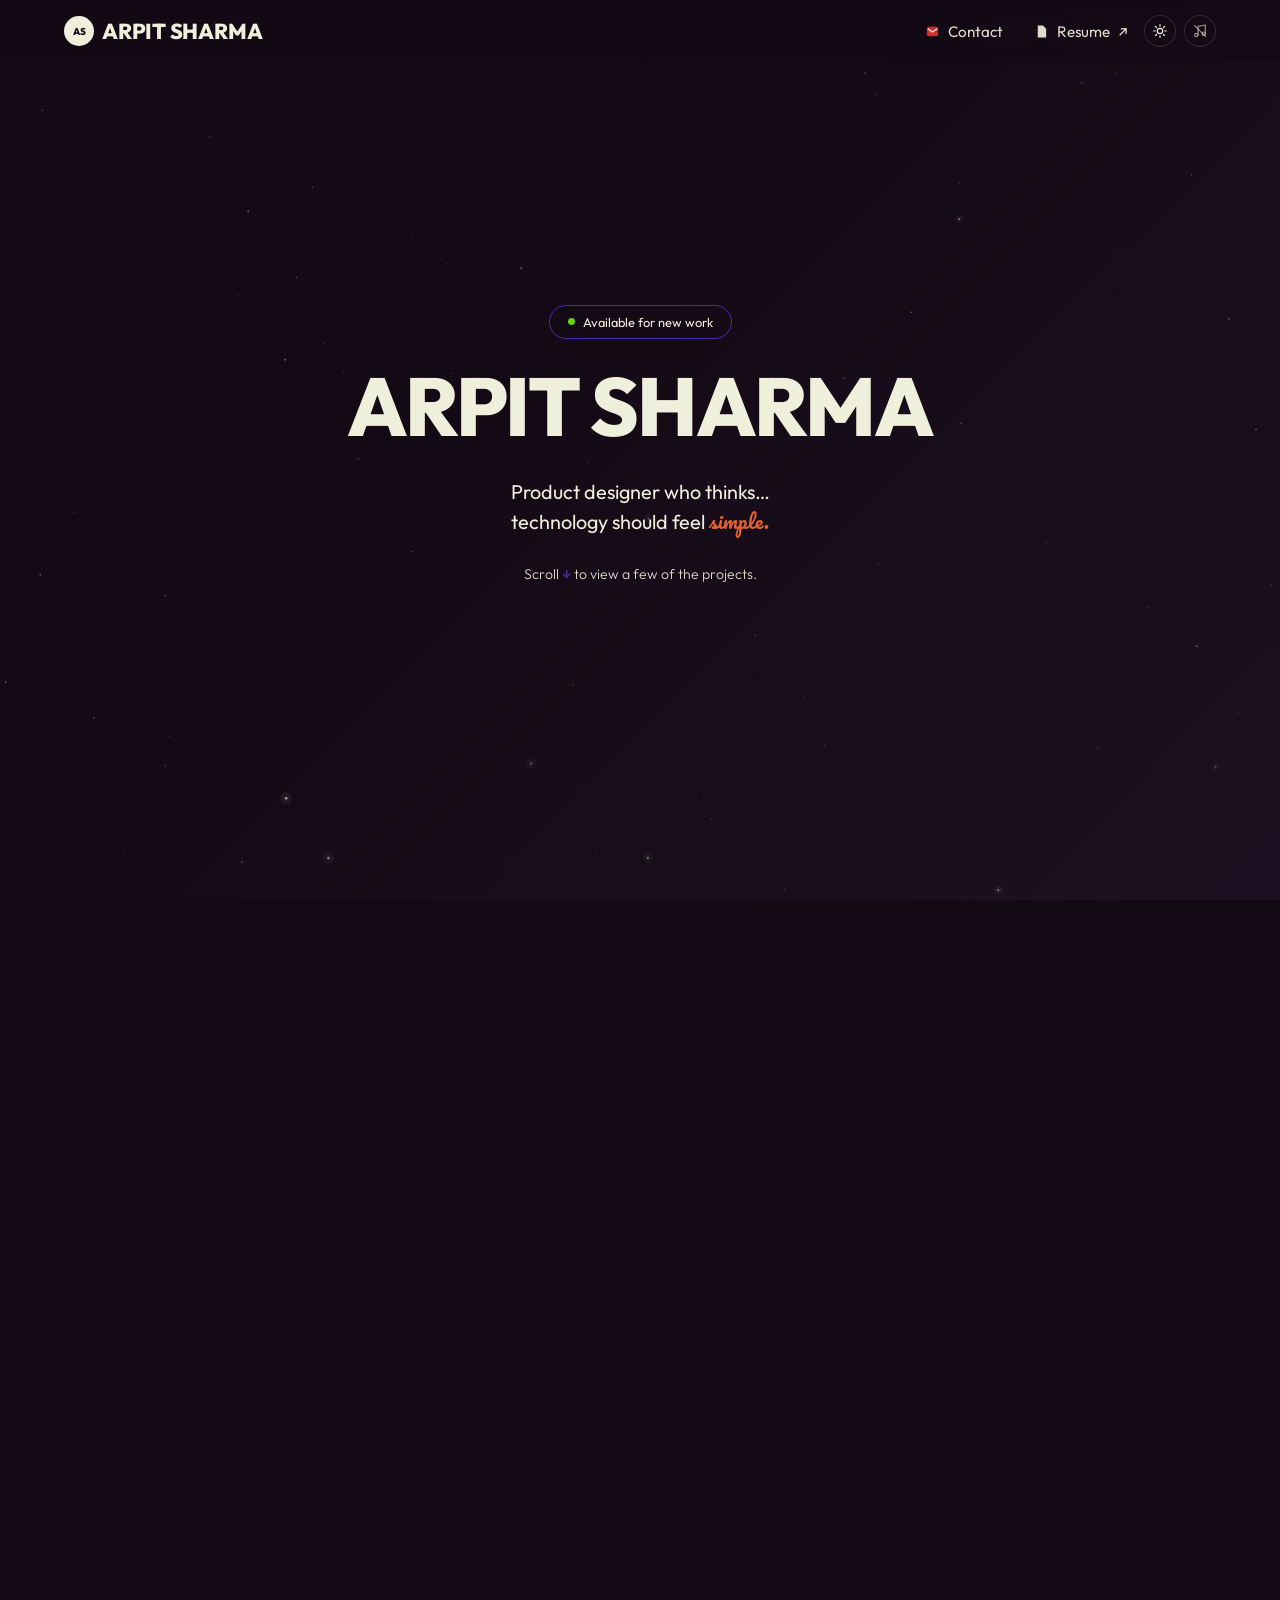
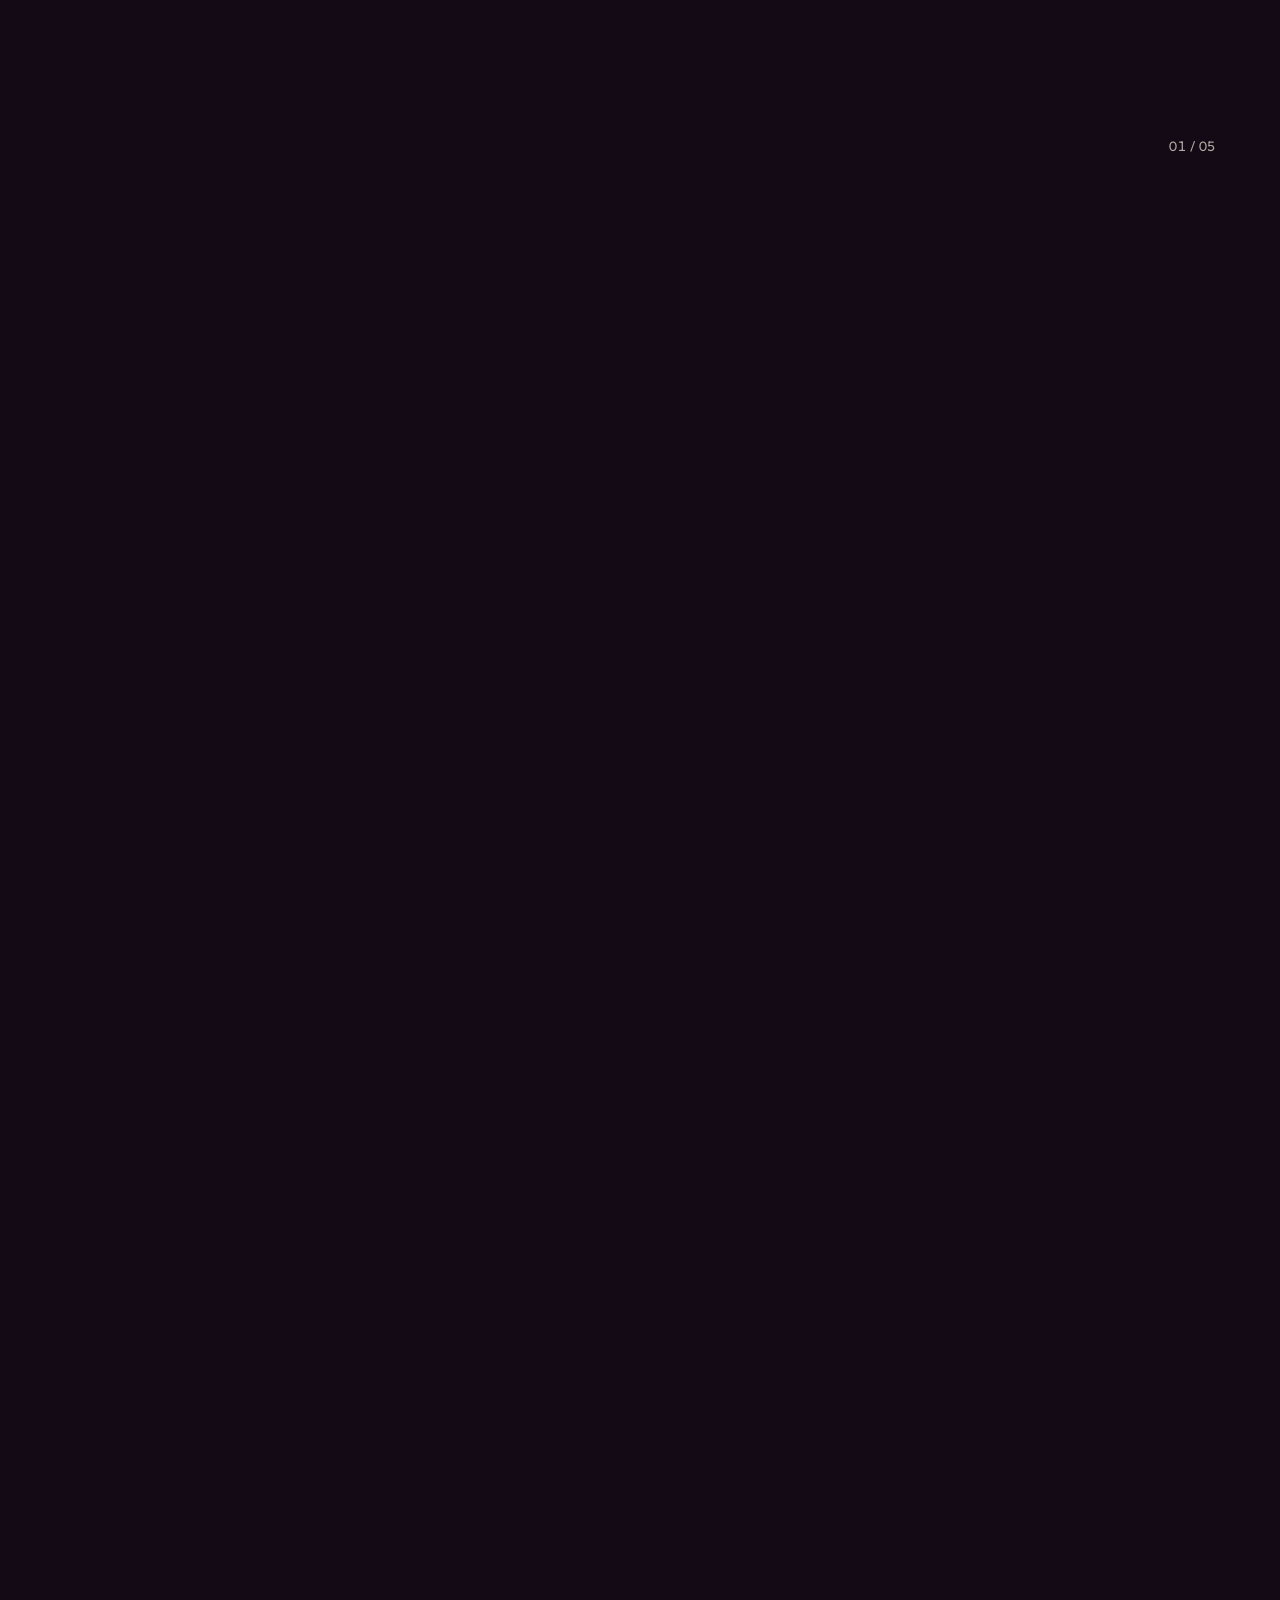
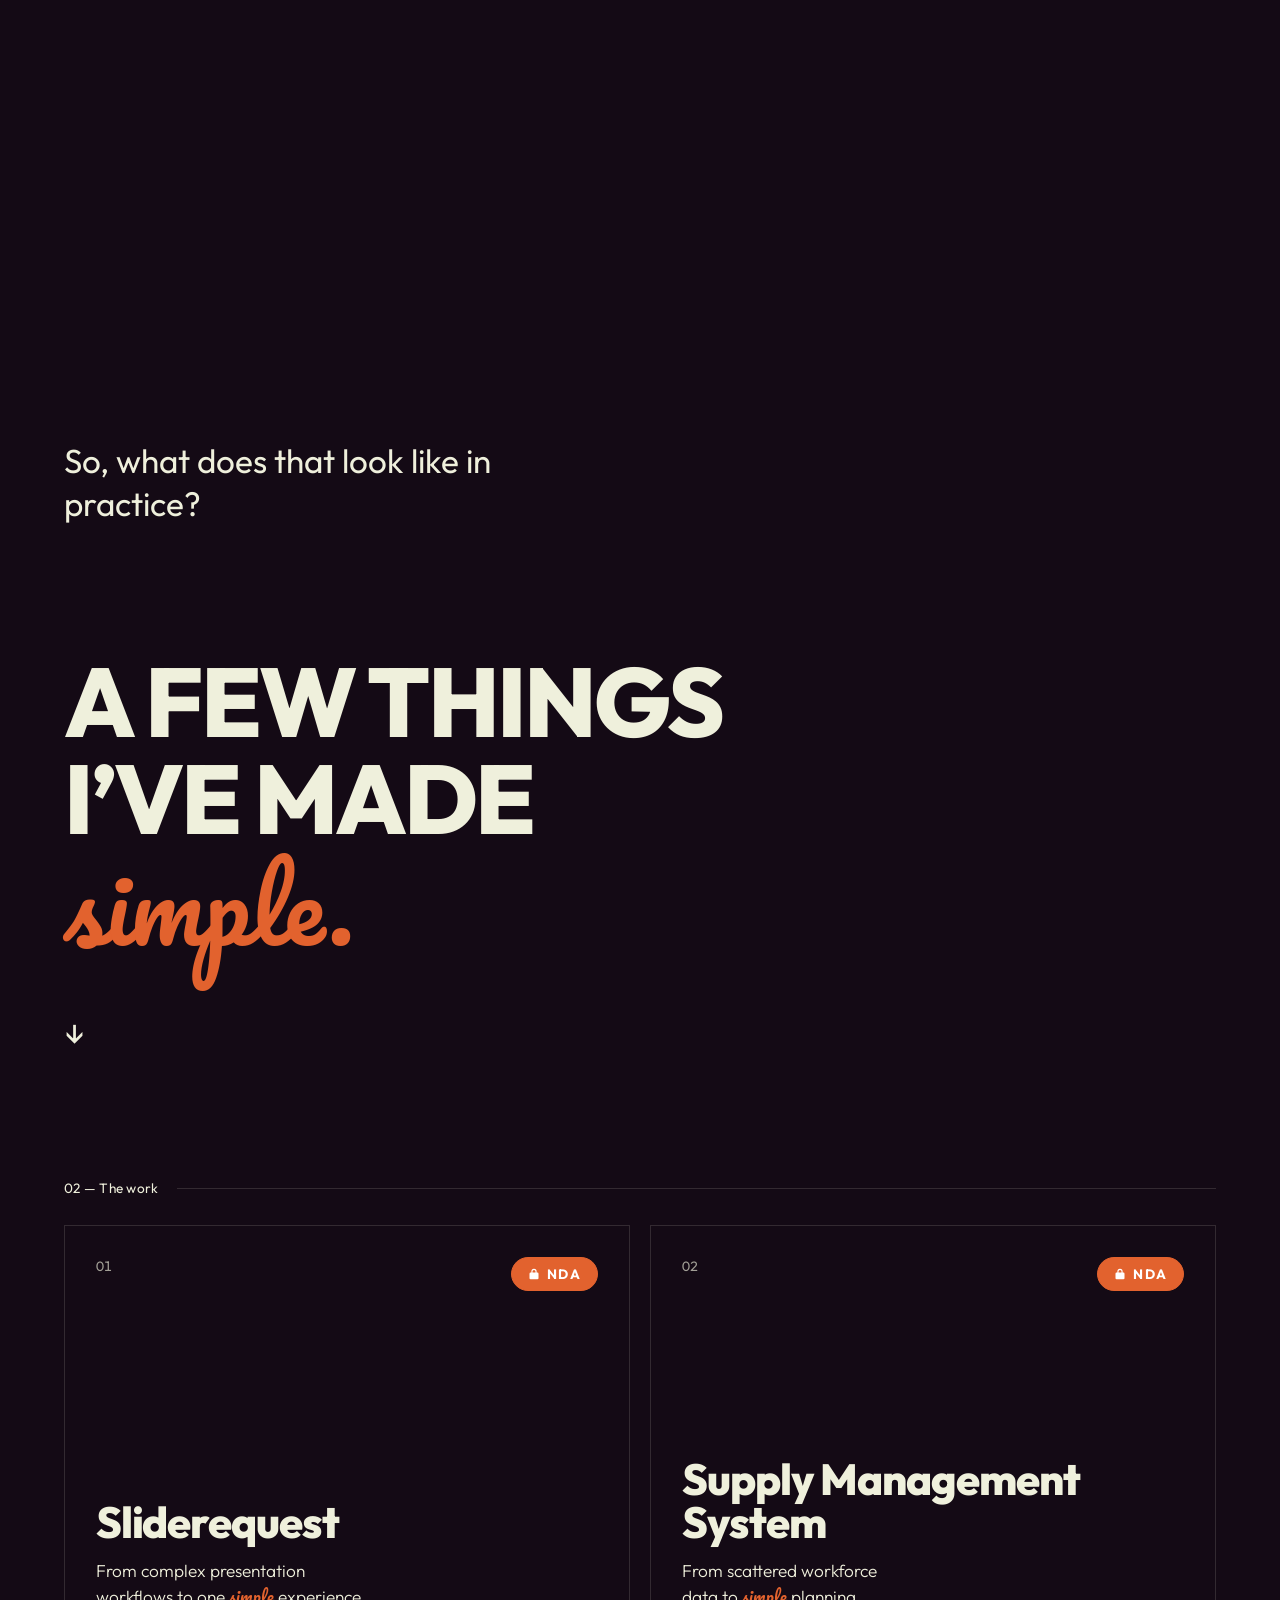
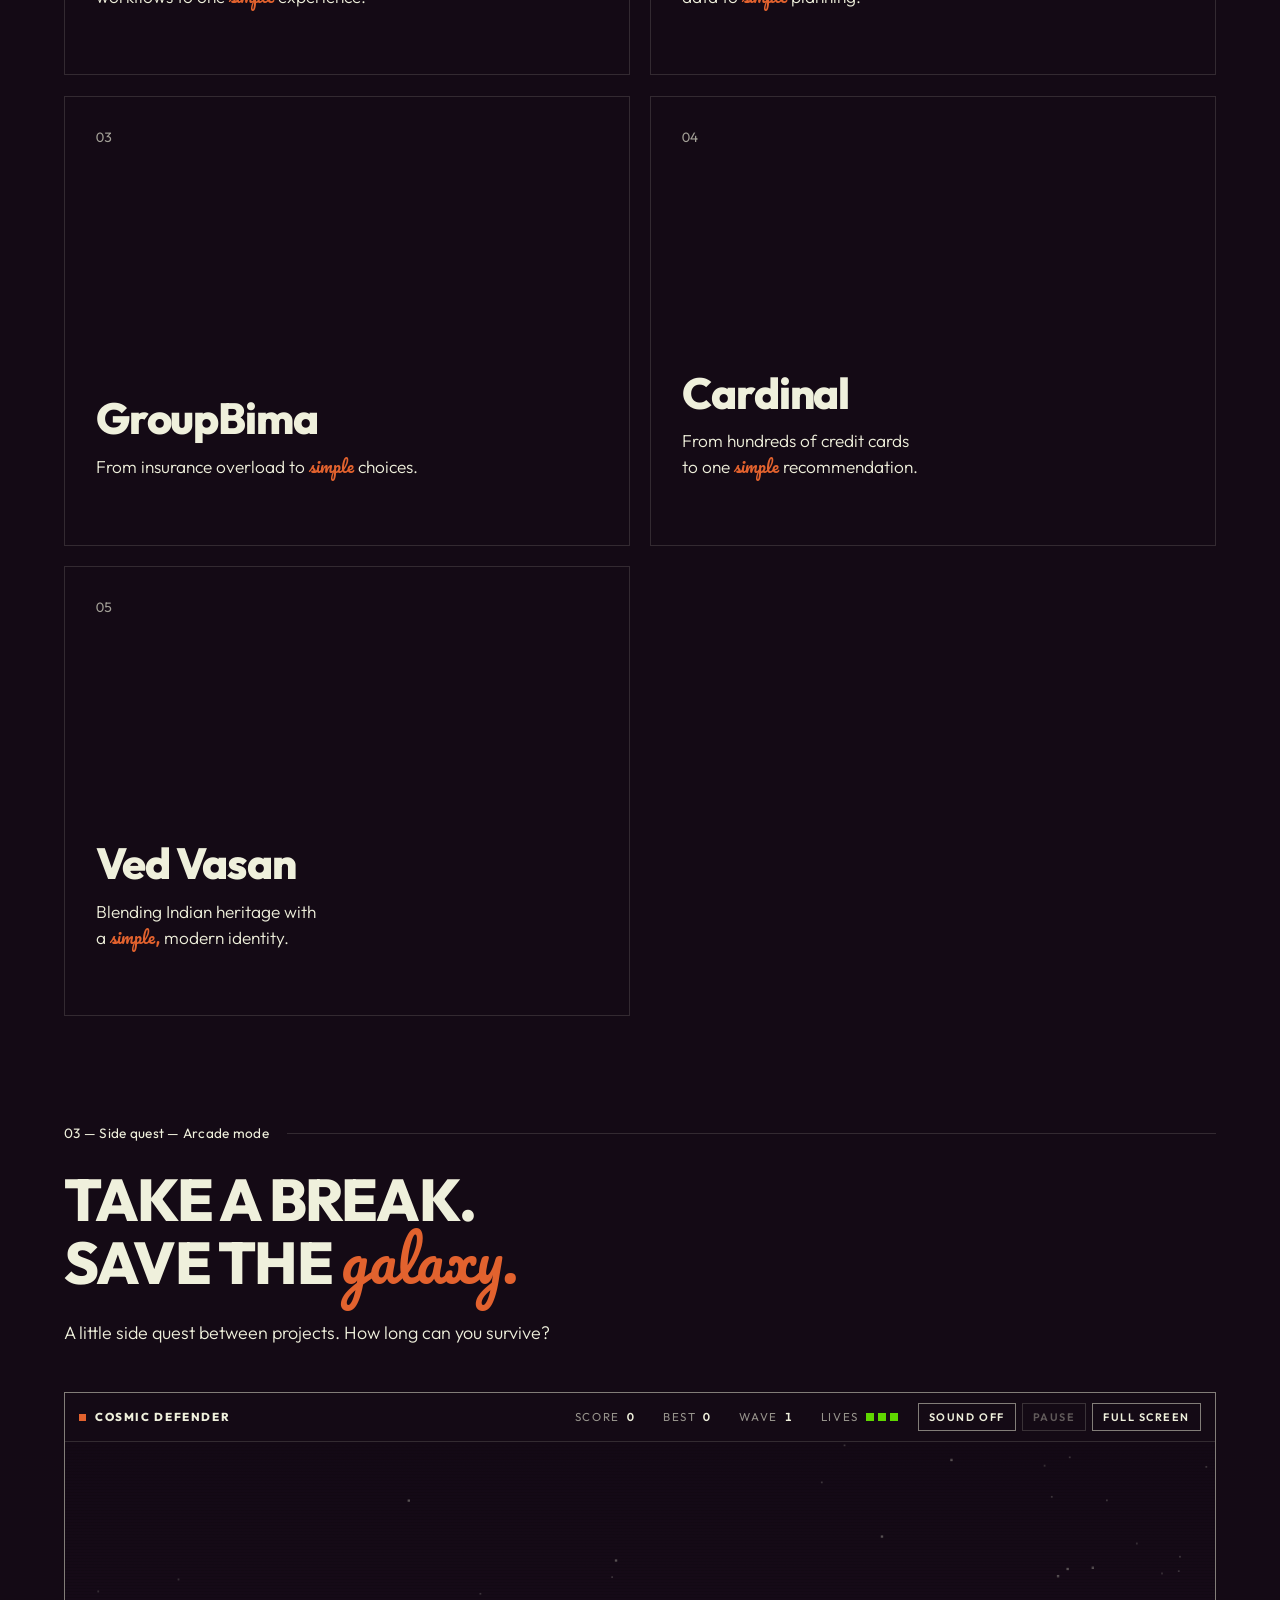
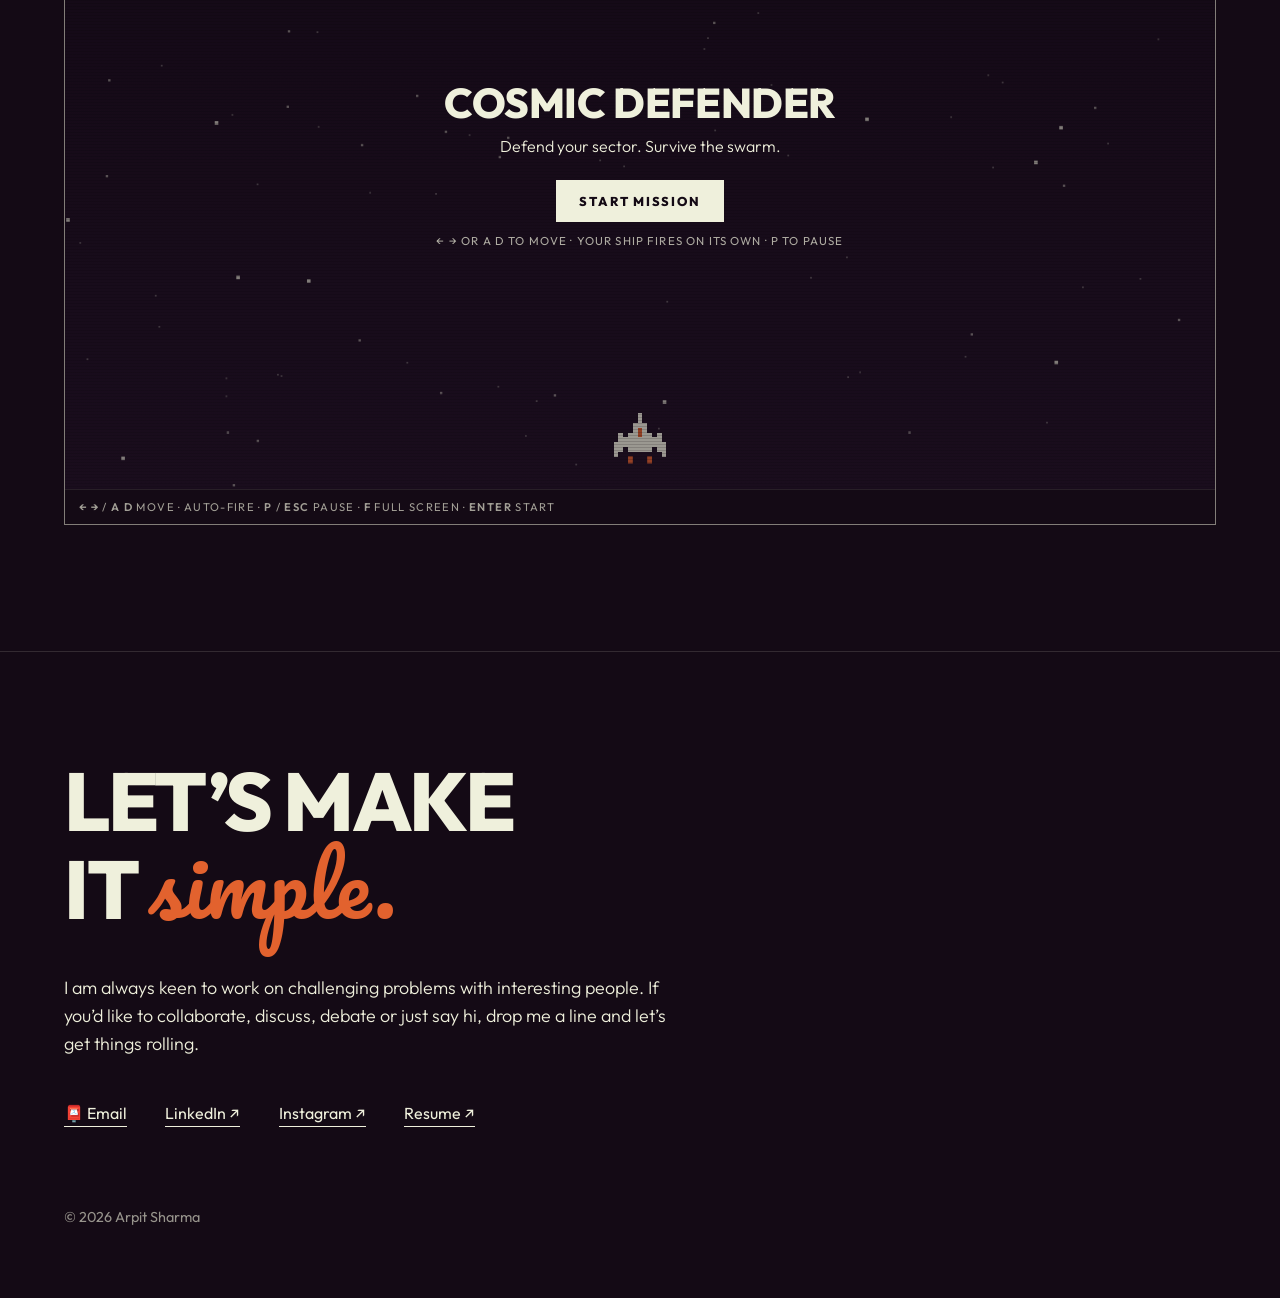
==== index.html @ 4049b6cf "Initial commit: Arpit Sharma portfolio Static portfolio site (home + three case studies) deployed on" ====
<!doctype html>
<html lang="en">
<head>
<meta charset="utf-8">
<meta name="viewport" content="width=device-width, initial-scale=1, viewport-fit=cover">
<title>Arpit Sharma — Product Designer | UX Portfolio &amp; Case Studies</title>
<meta name="description" content="Arpit Sharma is a product designer who believes design should feel simple. Explore case studies across fintech, health insurance and brand identity.">
<link rel="canonical" href="https://www.arpit.design/">

<!-- Link previews (Open Graph / Twitter) -->
<meta property="og:type" content="website">
<meta property="og:site_name" content="Arpit Sharma">
<meta property="og:title" content="Arpit Sharma — Product Designer | UX Portfolio &amp; Case Studies">
<meta property="og:description" content="Arpit Sharma is a product designer who believes design should feel simple. Explore case studies across fintech, health insurance and brand identity.">
<meta property="og:url" content="https://www.arpit.design/">
<meta name="twitter:card" content="summary">

<!-- Structured data for search engines -->
<script type="application/ld+json">
{
  "@context": "https://schema.org",
  "@graph": [
    {
      "@type": "WebSite",
      "@id": "https://www.arpit.design/#website",
      "url": "https://www.arpit.design/",
      "name": "Arpit Sharma",
      "inLanguage": "en",
      "publisher": {
        "@id": "https://www.arpit.design/#person"
      }
    },
    {
      "@type": "ProfilePage",
      "@id": "https://www.arpit.design/#webpage",
      "url": "https://www.arpit.design/",
      "name": "Arpit Sharma — Product Designer | UX Portfolio & Case Studies",
      "isPartOf": {
        "@id": "https://www.arpit.design/#website"
      },
      "mainEntity": {
        "@id": "https://www.arpit.design/#person"
      }
    },
    {
      "@type": "Person",
      "@id": "https://www.arpit.design/#person",
      "name": "Arpit Sharma",
      "url": "https://www.arpit.design/",
      "jobTitle": "Product Designer",
      "sameAs": [
        "https://www.linkedin.com/in/arpitsharma1503/",
        "https://www.instagram.com/arpit_arv_sharma/"
      ]
    }
  ]
}
</script>

<!-- Set feature classes before first paint so nothing flashes:
     .js     → scroll reveals are enabled
     .motion → the pinned scroll story runs (skipped for prefers-reduced-motion) -->
<script>
  (function (root) {
    root.classList.add("js");
    var reduced = window.matchMedia && matchMedia("(prefers-reduced-motion: reduce)").matches;
    if (!reduced) root.classList.add("motion");
    try { if (localStorage.getItem("theme") === "light") root.dataset.theme = "light"; } catch (e) {}
  })(document.documentElement);
</script>

<link rel="icon" href="favicon.svg" type="image/svg+xml">

<link rel="preconnect" href="https://fonts.googleapis.com">
<link rel="preconnect" href="https://fonts.gstatic.com" crossorigin>
<!-- Fonts load without blocking first paint; text shows in the fallback face until they arrive -->
<link rel="preload" as="style" href="https://fonts.googleapis.com/css2?family=Outfit:wght@300;400;500;600;800&family=Pacifico&display=swap">
<link href="https://fonts.googleapis.com/css2?family=Outfit:wght@300;400;500;600;800&family=Pacifico&display=swap" rel="stylesheet" media="print" onload="this.media='all'">
<noscript><link href="https://fonts.googleapis.com/css2?family=Outfit:wght@300;400;500;600;800&family=Pacifico&display=swap" rel="stylesheet"></noscript>

<style>
/* ==========================================================================
   1. Tokens
   ========================================================================== */
:root {
  color-scheme: dark;

  /* colour */
  --bg: #140a15;
  --bg-2: #1e1022;
  --cream: #eff0dc;
  --ink-rgb: 239, 240, 220;           /* --cream and --bg as r, g, b, for translucent tints */
  --bg-rgb: 20, 10, 21;
  --hair: rgba(var(--ink-rgb), .14);
  --hair-strong: rgba(var(--ink-rgb), .5);
  --grid-line: rgba(var(--ink-rgb), .07);
  --ember: #e2622e;
  --ember-glow: rgba(226, 98, 46, .15);
  --violet: #4a2bb0;
  --lime: #5fd700;

  /* type */
  --sans: "Outfit", "Helvetica Neue", Arial, sans-serif;
  --script: "Pacifico", "Brush Script MT", cursive;
  --display-tracking: -.03em;

  /* sizes shared between rules (and read by JS) */
  --statement-size: clamp(2.7rem, 8.7vw, 9.8rem);
  --result-size: clamp(2.4rem, min(9.4vw, 15vh), 9rem);   /* "happy users" is longer than one word, so it is set smaller than the old single word */

  /* spacing */
  --edge: clamp(20px, 5vw, 84px);
  --stage-inset: clamp(22px, 5vh, 56px);
  --grid-gap: clamp(12px, 1.6vw, 24px);

  /* motion */
  --reveal-duration: .8s;

  /* safe areas */
  box-sizing: border-box;
  padding-top: env(safe-area-inset-top, 0px);
  padding-bottom: env(safe-area-inset-bottom, 0px);
}

/* Light theme: the same tokens, flipped. Chosen with the sun/moon button in the
   header (assets/theme.js) and remembered; dark stays the default. */
:root[data-theme="light"] {
  color-scheme: light;
  --bg: #f5f2e7;
  --bg-2: #ebe3ee;
  --cream: #1c0f1e;                  /* the "ink" colour: dark on light here */
  --ink-rgb: 28, 15, 30;
  --bg-rgb: 245, 242, 231;
  --ember: #cf5320;
  --lime: #3d9f00;
}
[data-theme="light"] .sky { filter: invert(1); opacity: .5; }   /* stars become faint ink specks */

/* ==========================================================================
   2. Base
   ========================================================================== */
*, *::before, *::after { box-sizing: inherit; }
html { scroll-padding-top: calc(72px + env(safe-area-inset-top, 0px)); }
html, body { margin: 0; }

body {
  background: linear-gradient(135deg, var(--bg) 40%, var(--bg-2) 100%) fixed;
  background-color: var(--bg);
  color: var(--cream);
  font-family: var(--sans);
  -webkit-font-smoothing: antialiased;
}

a { color: inherit; text-decoration: none; }
a:focus-visible { outline: 2px solid var(--cream); outline-offset: 4px; }

/* ==========================================================================
   3. Shared pieces
   ========================================================================== */
.script {
  font-family: var(--script);
  color: var(--ember);
  font-weight: 400;
  letter-spacing: 0;
  text-transform: none;
}

/* big uppercase display lines (bridge title, closing line) */
.display {
  margin: 0;
  font-weight: 800;
  text-transform: uppercase;
  letter-spacing: var(--display-tracking);
  line-height: 1;
}
.display .script { display: inline-block; font-size: 1.02em; }

/* soft blur-in, toggled by IntersectionObserver */
.js .reveal {
  opacity: 0;
  filter: blur(8px);
  transition: opacity var(--reveal-duration) ease, filter var(--reveal-duration) ease;
}
.js .reveal.is-in { opacity: 1; filter: none; }

/* ==========================================================================
   3b. Sky — a quiet starfield behind the page (drawn by initSky)
   z-index -1 keeps it above the body gradient but below all content.
   ========================================================================== */
.sky {
  position: fixed; inset: 0; z-index: -1;
  width: 100%; height: 100%;
  pointer-events: none;
}

/* ==========================================================================
   4. Nav
   ========================================================================== */
.nav {
  position: fixed; inset: 0 0 auto 0; z-index: 50;
  background: rgba(var(--bg-rgb), .72); -webkit-backdrop-filter: blur(12px); backdrop-filter: blur(12px);
  display: flex; justify-content: space-between; align-items: center;
  padding: 16px var(--edge);              /* same inset as the page content, so the logo and links line up with it */
}

.brand {
  display: flex; align-items: center; gap: 8px;
  font-weight: 800; font-size: 1.35rem; letter-spacing: -.01em;
}
.brand__mark {
  display: grid; place-items: center;
  width: 30px; height: 30px; border-radius: 50%;
  background: var(--cream); color: var(--bg);
  font-size: .62rem; font-weight: 800; letter-spacing: 0;
}
.brand__mark::before { content: attr(data-mark); }

.nav__links { display: flex; gap: clamp(18px, 2.4vw, 36px); font-size: .95rem; }
.nav__links a { display: inline-flex; align-items: center; gap: 8px; opacity: .92; padding-block: 12px; margin-block: -12px; }   /* bigger tap area, same layout */
.nav__links a:hover { opacity: 1; }
.nav__links svg { width: 15px; height: 15px; flex: none; }

/* ==========================================================================
   5. Hero
   ========================================================================== */
.hero {
  min-height: 100vh; min-height: 100svh;
  display: flex; flex-direction: column; align-items: center; justify-content: center;
  padding: 96px 20px 12vh;
  text-align: center;
}

.hero__status {
  display: inline-flex; align-items: center; gap: 8px;
  margin: 0 0 26px; padding: 8px 18px;
  border: 1px solid var(--violet); border-radius: 999px;
  font-size: .8rem;
}
.hero__status-dot { display: block; width: 7px; height: 7px; border-radius: 50%; background: var(--lime); }

.hero__name {
  margin: 0;
  font-weight: 800; text-transform: uppercase; letter-spacing: -.025em; line-height: 1;
  font-size: clamp(2.6rem, 6.4vw, 6.4rem);
}
.hero__lede { margin: 30px 0 0; font-size: clamp(1.05rem, 1.55vw, 1.5rem); line-height: 1.5; }
.hero__swap { display: inline-block; transition: opacity .35s ease, transform .35s ease; }
.hero__swap.is-out { opacity: 0; transform: translateY(.3em); }
.hero__hint { margin: 28px 0 0; font-size: .88rem; font-weight: 300; opacity: .9; }
.hero__hint-arrow { color: var(--violet); font-weight: 600; }

/* ==========================================================================
   6. The idea — static layout (default, no-JS and reduced motion)
   The story reads top-to-bottom as plain content. Section 7 upgrades it
   to the pinned, scroll-driven stage when <html> has .motion.
   ========================================================================== */
.idea { margin-top: 6vh; }

.idea__stage {
  position: relative;
  display: flex; flex-direction: column; gap: 8vh;
  padding: 10vh var(--edge);
}

.idea__tag { margin: 0; font-size: .85rem; letter-spacing: .02em; opacity: .7; }

.idea__statement {
  margin: 0;
  font-weight: 800; text-transform: uppercase; letter-spacing: var(--display-tracking); line-height: .96;
  font-size: var(--statement-size);
}
.idea__statement > span { display: block; }
.idea__statement > span:first-child { padding-bottom: .08em; } /* room for the script descender */

.idea__sub {
  margin: 0; max-width: 34ch;
  font-size: clamp(.9rem, 1.1vw, 1.1rem); font-weight: 300; line-height: 1.5;
  opacity: .75;
}

.idea__list {
  margin: 0; padding: 0; list-style: none;
  font-weight: 600; letter-spacing: -.02em; line-height: 1.22;
  font-size: clamp(1.5rem, 4.4vw, 4.2rem);
}

.idea__result {
  margin: 0; line-height: 1.6; padding: .1em .05em .25em;
  font-size: var(--result-size);
  white-space: nowrap;                 /* "happy users" always stays on one line */
}

.idea__captions {
  display: flex; flex-direction: column; gap: .6rem;
  font-size: clamp(.95rem, 1.2vw, 1.15rem); font-weight: 300;
}
.idea__captions p { margin: 0; }

/* motion-only layers */
.idea__glow, .idea__words, .idea__graph, .idea__counter { display: none; }

/* ==========================================================================
   7. The idea — pinned scroll stage (.motion)
   Every element is absolutely placed on one sticky screen; JS drives
   opacity / transform / filter from scroll progress.
   ========================================================================== */
.motion .idea { margin-top: 0; height: 650vh; }

.motion .idea__stage {
  position: sticky; top: 0;
  display: block; height: 100vh; height: 100svh;
  padding: 0; overflow: clip;
}

.motion .idea__stage > * { position: absolute; margin: 0; }

/* every animated element starts hidden; JS fades it in */
.motion :is(.idea__tag, .idea__sub, .idea__result, .idea__glow,
            .idea__statement > span, .idea__list li, .idea__words span, .idea__captions p) {
  opacity: 0;
}

.motion .idea__glow {
  display: block; inset: 0; pointer-events: none;
  background: radial-gradient(60% 45% at 50% 70%, var(--ember-glow), transparent 70%);
}

.motion .idea__tag { left: var(--edge); top: var(--stage-inset); z-index: 3; }

.motion .idea__statement {
  left: var(--edge); top: 50%; z-index: 2;
  transform: translateY(-50%);
}
.motion .idea__statement > span { will-change: transform, opacity, filter; }

.motion .idea__sub {
  left: var(--edge); z-index: 2;
  top: calc(50% + var(--statement-size) * 1.5 + 22px);
  will-change: transform, opacity;
}

/* floating "complexity" words */
.motion .idea__words { display: block; inset: 0; z-index: 1; pointer-events: none; }
.idea__words span {
  position: absolute; left: 0; top: 0;
  white-space: nowrap;
  font-weight: 600; letter-spacing: -.01em;
  font-size: calc(var(--s, 1) * clamp(1rem, 2.1vw, 2.2rem));
  will-change: transform, opacity, filter;
}

.motion .idea__list {
  left: var(--edge); top: 50%; z-index: 2;
  transform: translateY(-50%);
}
.motion .idea__list li { will-change: transform, opacity, filter; }

/* the untangle graph */
.motion .idea__graph { display: block; inset: 0; z-index: 1; width: 100%; height: 100%; overflow: visible; }
.idea__graph .edge  { fill: none; stroke: var(--cream); stroke-width: 1.1; stroke-linecap: round; opacity: 0; }
.idea__graph .spine { stroke: var(--cream); stroke-width: 1.4; stroke-linecap: round; opacity: 0; }
.idea__graph .chev  { fill: none; stroke: var(--cream); stroke-width: 1.4; stroke-linecap: round; stroke-linejoin: round; opacity: 0; }
.idea__graph .node  { opacity: 0; }
.idea__graph circle { fill: var(--cream); }
.idea__graph text {
  fill: var(--cream);
  font-family: var(--sans); font-weight: 500;
  font-size: clamp(.8rem, 1.25vw, 1.15rem);
}

.motion .idea__result {
  left: 0; right: 0; top: 74%; z-index: 2;
  transform: translateY(-50%);
  text-align: center;
  will-change: opacity, transform, filter;
}

.motion .idea__captions {
  display: block; left: var(--edge); bottom: var(--stage-inset); z-index: 3;
}
.motion .idea__captions p { position: absolute; left: 0; bottom: 0; white-space: nowrap; }

.motion .idea__counter {
  display: block; right: var(--edge); bottom: var(--stage-inset); z-index: 3;
  font-size: .85rem; font-variant-numeric: tabular-nums; letter-spacing: .04em;
  opacity: .7;
}

/* ==========================================================================
   8. Bridge into the work
   ========================================================================== */
.bridge { padding: 8vh var(--edge) 14vh; }
.motion .bridge { padding-top: 10vh; }

.bridge__question {
  margin: 0; max-width: 20ch;
  font-size: clamp(1.3rem, 2.6vw, 2.4rem); font-weight: 400; line-height: 1.3;
}
.bridge__title { margin-top: 12vh; font-size: clamp(2.4rem, 7.6vw, 8.4rem); }
.motion .bridge__title { margin-top: 14vh; }
.bridge__title .script { margin-top: .08em; }
.bridge__down { display: block; margin-top: 6vh; font-size: 2rem; opacity: .6; }

/* ==========================================================================
   9. The work
   ========================================================================== */
.work { padding: 0 var(--edge) 12vh; }

.chapter {
  display: flex; align-items: center; gap: 18px;
  margin: 0 0 28px;
  font-size: .85rem; letter-spacing: .02em; opacity: .8;
}
.chapter::after { content: ""; flex: 1; height: 1px; background: var(--hair); }

/* project card — a link by default; .project--nda cards are plain, non-clickable */
.project {
  --cta-space: calc(1.1rem + .9rem * 1.2);   /* room the "View project" line takes */
  position: relative; isolation: isolate; overflow: hidden;
  display: flex; flex-direction: column; justify-content: space-between;
  min-height: 34vh;
  padding: clamp(18px, 2.4vw, 32px);
  border: 1px solid var(--hair);
  transition: border-color .4s ease;
}
.project::before {
  content: ""; position: absolute; inset: 0; z-index: -1;
  opacity: 0; transition: opacity .6s ease;
  background-image:
    linear-gradient(var(--grid-line) 1px, transparent 1px),
    linear-gradient(90deg, var(--grid-line) 1px, transparent 1px);
  background-size: 56px 56px;
  background-position: -1px -1px;
}
/* hover affordance only where there is somewhere to go */
a.project:is(:hover, :focus-visible) { border-color: var(--hair-strong); }
a.project:is(:hover, :focus-visible)::before { opacity: 1; }

.project__top { display: flex; justify-content: space-between; align-items: flex-start; gap: 12px; }
.project__index { font-size: .85rem; opacity: .65; font-variant-numeric: tabular-nums; }

.badge {
  display: inline-flex; align-items: center; gap: 7px;
  padding: 7px 16px;
  background: var(--ember); color: #fff;
  border: 1px solid var(--ember); border-radius: 999px;
  font-size: .85rem; font-weight: 700; letter-spacing: .1em;
}
.badge::before {
  content: ""; width: 12px; height: 12px; background: currentColor;
  -webkit-mask: url("data:image/svg+xml,%3Csvg xmlns='http://www.w3.org/2000/svg' viewBox='0 0 16 16'%3E%3Cpath d='M8 1a3.5 3.5 0 0 0-3.5 3.5V6H3.5A1.5 1.5 0 0 0 2 7.5v6A1.5 1.5 0 0 0 3.5 15h9a1.5 1.5 0 0 0 1.5-1.5v-6A1.5 1.5 0 0 0 12.5 6h-1V4.5A3.5 3.5 0 0 0 8 1zm-2 3.5a2 2 0 1 1 4 0V6H6z'/%3E%3C/svg%3E") center / contain no-repeat;
          mask: url("data:image/svg+xml,%3Csvg xmlns='http://www.w3.org/2000/svg' viewBox='0 0 16 16'%3E%3Cpath d='M8 1a3.5 3.5 0 0 0-3.5 3.5V6H3.5A1.5 1.5 0 0 0 2 7.5v6A1.5 1.5 0 0 0 3.5 15h9a1.5 1.5 0 0 0 1.5-1.5v-6A1.5 1.5 0 0 0 12.5 6h-1V4.5A3.5 3.5 0 0 0 8 1zm-2 3.5a2 2 0 1 1 4 0V6H6z'/%3E%3C/svg%3E") center / contain no-repeat;
}

.project__body { margin-top: auto; padding-top: 14vh; }
.project--nda .project__body { margin-bottom: var(--cta-space); } /* keeps text level with linked cards */
.project__title {
  margin: 0; font-weight: 800; letter-spacing: -.025em; line-height: 1;
  font-size: clamp(1.9rem, 3.4vw, 3.4rem);
}
.project__story {
  margin: 14px 0 0; max-width: 34ch; text-wrap: balance;
  font-size: clamp(1rem, 1.35vw, 1.25rem); font-weight: 300; line-height: 1.45;
}
.project__cta {
  display: block; margin-top: 1.1rem;
  font-size: .9rem; line-height: 1.2;
  opacity: 0; transition: opacity .4s ease;
}
a.project:is(:hover, :focus-visible) .project__cta { opacity: 1; }
@media (hover: none) { .project__cta { opacity: .7; } }

/* 2 × 2 on wider screens, single column on phones */
.work__grid {
  display: grid; grid-template-columns: 1fr; gap: var(--grid-gap);
}
@media (min-width: 700px) {
  .work__grid { grid-template-columns: 1fr 1fr; }
  .project { min-height: 50vh; }
}

/* ==========================================================================
   9b. Side quest — the arcade game (logic in assets/game.js)
   The panel is a small dark "cabinet" in both themes, so it pins the dark
   tokens for everything inside it.
   ========================================================================== */
html:not(.js) .arcade { display: none; }          /* nothing to play without JavaScript */
.arcade { padding: 0 var(--edge) 14vh; }
.arcade__title { font-size: clamp(1.9rem, 4.6vw, 4.4rem); }
.arcade__sub {
  margin: 3vh 0 0; max-width: 44ch;
  font-size: clamp(1rem, 1.4vw, 1.25rem); font-weight: 300; line-height: 1.55;
}

.arcade__panel {
  --cream: #eff0dc; --ink-rgb: 239, 240, 220; --bg-rgb: 20, 10, 21;
  --hair: rgba(239, 240, 220, .14); --hair-strong: rgba(239, 240, 220, .5);
  --ember: #e2622e; --lime: #5fd700;
  width: 100%;                                  /* edge to edge, like the project grid above it */
  margin-top: 5vh;
  border: 1px solid var(--hair-strong);
  background: #140a15; color: var(--cream);
}
.arcade__bar {
  display: flex; align-items: center; gap: 12px 20px; flex-wrap: wrap;
  padding: 10px 14px; border-bottom: 1px solid var(--hair);
  font-size: .72rem; letter-spacing: .14em; text-transform: uppercase;
}
.arcade__name { font-weight: 800; }
.arcade__name::before { content: ""; display: inline-block; width: 7px; height: 7px; margin-right: 9px; background: var(--ember); }
.arcade__hud { display: flex; gap: 6px 20px; flex-wrap: wrap; margin: 0 0 0 auto; }
.arcade__hud div { display: flex; align-items: baseline; gap: 7px; }
.arcade__hud dt { opacity: .6; }
.arcade__hud dd { margin: 0; min-width: 2ch; font-weight: 600; font-variant-numeric: tabular-nums; }
.arcade__lives { display: inline-flex; gap: 4px; }
.arcade__lives i { width: 8px; height: 8px; background: var(--lime); }
.arcade__lives i.is-lost { background: transparent; box-shadow: inset 0 0 0 1px var(--hair-strong); }
.arcade__tools { display: flex; gap: 6px; }

.arcade__btn {
  padding: 12px 22px; border: 1px solid var(--cream); border-radius: 0;
  background: var(--cream); color: #140a15; cursor: pointer;
  font: inherit; font-size: .8rem; font-weight: 800; letter-spacing: .14em; text-transform: uppercase;
  transition: background .2s ease, color .2s ease, border-color .2s ease;
}
.arcade__btn--ghost { background: transparent; color: var(--cream); border-color: var(--hair-strong); }
@media (hover: hover) {                           /* no colour stuck on a button after a tap */
  .arcade__btn:hover { background: var(--ember); border-color: var(--ember); color: #fff; }
  .arcade__btn--ghost:hover { background: transparent; border-color: var(--cream); color: var(--cream); }
}
.arcade__btn--small { padding: 6px 10px; font-size: .68rem; font-weight: 600; }
.arcade__panel button:focus-visible, .arcade__screen:focus-visible { outline: 2px solid var(--cream); outline-offset: 3px; }
.arcade__panel button:disabled { opacity: .35; cursor: default; }

/* 16:9 where there is room; on a wide window the screen keeps the full width and gets
   shorter instead, so the whole game always fits on screen (the game adapts to any shape) */
.arcade__screen {
  position: relative; overflow: hidden; background: #140a15;
  width: 100%; aspect-ratio: 16 / 9; min-height: 280px; max-height: calc(100vh - 230px);
}
.arcade__screen:focus { outline: none; }
.arcade__screen canvas { position: absolute; inset: 0; display: block; width: 100%; height: 100%; touch-action: pan-y; }
.arcade__panel[data-state="playing"] canvas { touch-action: none; cursor: crosshair; }
.arcade__scan {                                   /* faint CRT lines */
  position: absolute; inset: 0; pointer-events: none;
  background: repeating-linear-gradient(to bottom, transparent 0 2px, rgba(0, 0, 0, .16) 2px 3px);
}

.arcade__overlay {
  position: absolute; inset: 0; display: grid; place-items: center; padding: 14px;
  background: rgba(var(--bg-rgb), .72); text-align: center; overflow: auto;
}
.arcade__panel[data-state="playing"] .arcade__overlay { display: none; }
.arcade__panel[data-state="ready"] .arcade__overlay { background: rgba(var(--bg-rgb), .38); }
.arcade__card { display: none; max-width: 46ch; }
.arcade__panel[data-state="ready"] .arcade__card--ready,
.arcade__panel[data-state="paused"] .arcade__card--paused,
.arcade__panel[data-state="over"] .arcade__card--over { display: block; }
.arcade__card h3 { margin: 0; font-size: clamp(1.3rem, 3.4vw, 2.6rem); font-weight: 800; letter-spacing: -.01em; text-transform: uppercase; line-height: 1.05; }
.arcade__card p { margin: 10px 0 0; font-size: clamp(.85rem, 1.3vw, 1rem); font-weight: 300; line-height: 1.5; }
.arcade__card .arcade__fine { font-size: .72rem; font-weight: 400; letter-spacing: .1em; text-transform: uppercase; opacity: .7; }
.arcade__actions { display: flex; flex-wrap: wrap; justify-content: center; gap: 10px; margin-top: clamp(12px, 2.4vw, 22px); }
.arcade__stats { display: grid; grid-template-columns: repeat(4, auto); justify-content: center; gap: 4px clamp(14px, 3vw, 34px); margin: clamp(10px, 2vw, 18px) 0 0; }
.arcade__stats div { display: flex; flex-direction: column-reverse; gap: 2px; }
.arcade__stats dt { font-size: .66rem; letter-spacing: .14em; text-transform: uppercase; opacity: .6; }
.arcade__stats dd { margin: 0; font-size: clamp(1.05rem, 2.2vw, 1.6rem); font-weight: 800; font-variant-numeric: tabular-nums; }
.arcade__card .arcade__badge {
  display: none; margin: 0 auto 10px; padding: 4px 10px; width: fit-content;
  border: 1px solid var(--lime); color: var(--lime);
  font-size: .68rem; font-weight: 600; letter-spacing: .16em; text-transform: uppercase;
}
.arcade__panel.is-record .arcade__badge { display: block; }
.motion .arcade__panel.is-record .arcade__badge { animation: arcade-pop 1.1s ease-out 2; }
@keyframes arcade-pop { 0% { transform: scale(.85); opacity: 0; } 30% { transform: scale(1.08); opacity: 1; } 100% { transform: scale(1); } }

/* full screen: the panel fills the display and the screen takes all the room under the bar */
.arcade__panel.is-fullscreen { display: flex; flex-direction: column; width: 100vw; height: 100vh; margin: 0; border: 0; }
.arcade__panel.is-fullscreen .arcade__screen { flex: 1; aspect-ratio: auto; min-height: 0; max-height: none; }

/* touch controls: only where there is no keyboard to rely on */
.arcade__touch { display: none; justify-content: flex-end; gap: 12px; padding: 12px 14px; border-top: 1px solid var(--hair); }
.arcade__touch button { min-height: 56px; touch-action: none; -webkit-user-select: none; user-select: none; }
.arcade__keys { margin: 0; padding: 10px 14px; border-top: 1px solid var(--hair); font-size: .7rem; letter-spacing: .12em; text-transform: uppercase; opacity: .65; }
.arcade__keys b { font-weight: 600; opacity: 1; }
@media (pointer: coarse) {
  .arcade__touch { display: flex; }
  .arcade__keys--keyboard, .arcade__fine--keyboard { display: none; }
  .arcade__tools [data-arcade="pause"] { display: none; }   /* the big Pause below the screen does this job */
}
@media (pointer: fine) { .arcade__fine--touch { display: none; } }

@media (max-width: 640px) {
  .arcade__hud { margin-left: 0; width: 100%; order: 3; justify-content: space-between; }
  .arcade__tools { margin-left: auto; }
  .arcade__stats { grid-template-columns: repeat(2, auto); }
}
@media (max-width: 640px) and (orientation: portrait) {
  .arcade__screen { aspect-ratio: 4 / 5; max-height: none; }       /* a taller field, so there is room to dodge on a phone */
}

/* ==========================================================================
   10. Footer
   ========================================================================== */
.footer { padding: 12vh var(--edge) 8vh; border-top: 1px solid var(--hair); }
.footer__line { font-size: clamp(2.2rem, 6.4vw, 6.8rem); }
.footer__note {
  margin: 5vh 0 0; max-width: 52ch;
  font-size: clamp(1rem, 1.4vw, 1.25rem); font-weight: 300; line-height: 1.55;
}
.footer__links {
  display: flex; flex-wrap: wrap; gap: 14px clamp(20px, 3vw, 40px);
  margin-top: 5vh; font-size: 1rem;
}
.footer__links a { padding-bottom: 3px; border-bottom: 1px solid var(--cream); transition: color .3s ease, border-color .3s ease; }
.footer__links a:is(:hover, :focus-visible) { color: var(--ember); border-color: var(--ember); }
.footer__legal { display: block; margin-top: 9vh; font-size: .9rem; opacity: .6; }

/* ==========================================================================
   11. Small screens
   ========================================================================== */
@media (max-width: 640px) {
  .nav { padding-top: 20px; }
  .nav__links { gap: 16px; font-size: .85rem; }
  .brand { font-size: 1.1rem; }
  .idea__sub { max-width: 26ch; }
  .project { min-height: 30vh; }
}

/* very small phones: keep the logo and links on one row at the page inset */
@media (max-width: 440px) {
  .brand { gap: 6px; font-size: 1rem; }
  .brand__mark { width: 26px; height: 26px; font-size: .56rem; }
  .nav__links { gap: 14px; font-size: .82rem; }
  .nav__links a { gap: 6px; }
}

@media (max-width: 380px) {
  .nav__links a { white-space: nowrap; }
  .nav__links svg { display: none; }       /* the text is enough at this width */
  .nav__links { gap: 14px; }
}
@media (max-width: 340px) {
  .brand { font-size: .9rem; }
}
/* ==========================================================================
   Interaction feel — after Apple's "Designing Fluid Interfaces"
   ========================================================================== */
/* feedback starts the moment a finger or mouse goes down, not on release;
   it replaces the browser's grey tap flash */
a, button { -webkit-tap-highlight-color: transparent; }
:is(button, .nav__links a, .footer__links a, .brand, .crumbs a, .next__link):active { scale: .96; transition: scale 100ms ease-out; }
a.project:active { scale: .985; transition: scale 100ms ease-out; }

/* visitors who ask their system for less transparency or more contrast */
@media (prefers-reduced-transparency: reduce) {
  .nav { background: var(--bg); -webkit-backdrop-filter: none; backdrop-filter: none; }
}
@media (prefers-contrast: more) {
  :root { --hair: rgba(var(--ink-rgb), .45); --hair-strong: rgba(var(--ink-rgb), .85); }
}
/* touch screens have no hover, so show "View project" all the time there */
@media (hover: none) { .project__cta { opacity: 1; } }
</style>
</head>
<body>

<canvas class="sky" id="sky" aria-hidden="true"></canvas>

<header class="nav">
  <a class="brand" href="#top" aria-label="Arpit Sharma, home">
    <span class="brand__mark" data-mark="AS" aria-hidden="true"></span>ARPIT SHARMA
  </a>
  <nav class="nav__links" aria-label="Primary">
    <a href="#contact">
      <svg viewBox="0 0 16 16" aria-hidden="true"><rect x="2" y="3" width="12" height="10" rx="2" fill="#e5322d"/><path d="M3 5l5 3.5L13 5" stroke="#fff" stroke-width="1.2" fill="none"/></svg>
      Contact
    </a>
    <a href="assets/Arpit_Sharma_Resume.pdf" target="_blank" rel="noopener noreferrer">
      <svg viewBox="0 0 16 16" aria-hidden="true">
      <path d="M4 1.5h5.5L13 5v9.5H4z" fill="currentColor"/>
      </svg>
      Resume <span aria-hidden="true">↗</span>
    </a>
  </nav>
</header>

<main id="top">

  <!-- Hero -->
  <section class="hero" aria-labelledby="hero-name">
    <p class="hero__status"><span class="hero__status-dot" aria-hidden="true"></span>Available for new work</p>
    <h1 class="hero__name" id="hero-name">Arpit Sharma</h1>
    <p class="hero__lede">Product designer who thinks…<br><span class="hero__swap" id="hero-swap" aria-live="off">design</span> should feel <span class="script">simple.</span></p>
    <p class="hero__hint">Scroll <span class="hero__hint-arrow" aria-hidden="true">↓</span> to view a few of the projects.</p>
  </section>

  <!-- 01 — The idea (scroll story) -->
  <section class="idea" id="idea" aria-labelledby="idea-statement">
    <div class="idea__stage">
      <div class="idea__glow" aria-hidden="true"></div>
      <p class="idea__tag">01 — The idea</p>
      <div class="idea__words" aria-hidden="true"></div>
      <svg class="idea__graph" aria-hidden="true"></svg>

      <h2 class="idea__statement" id="idea-statement">
        <span><span class="script">simple</span> is</span>
        <span>harder</span>
        <span>than it looks.</span>
      </h2>
      <p class="idea__sub">Behind every <span class="script">simple</span> experience is usually something complicated.</p>

      <ul class="idea__list">
        <li>Too many decisions.</li>
        <li>Too many screens.</li>
        <li>Too many rules.</li>
        <li>Too many things competing for attention.</li>
      </ul>

      <p class="idea__result script">happy users</p>

      <div class="idea__captions">
        <p>Complexity comes in.</p>
        <p>Design untangles it.</p>
        <p>Complexity became <span class="script">simple.</span></p>
      </div>

      <div class="idea__counter" aria-hidden="true">01 / 05</div>
    </div>
  </section>

  <!-- Bridge -->
  <section class="bridge" aria-labelledby="bridge-title">
    <p class="bridge__question reveal">So, what does that look like in practice?</p>
    <h2 class="bridge__title display reveal" id="bridge-title">A few things<br>I’ve made<br><span class="script">simple.</span></h2>
    <span class="bridge__down reveal" aria-hidden="true">↓</span>
  </section>

  <!-- 02 — The work -->
  <section class="work" id="work" aria-label="Selected work">
    <p class="chapter reveal">02 — The work</p>

    <div class="work__grid">
      <!-- Under NDA: no link, no "View project" -->
      <article class="project project--nda reveal">
        <div class="project__top">
          <span class="project__index">01</span>
          <span class="badge" title="Covered by a non-disclosure agreement">NDA</span>
        </div>
        <div class="project__body">
          <h3 class="project__title">Sliderequest</h3>
          <p class="project__story">From complex presentation workflows to one <span class="script">simple</span> experience.</p>
        </div>
      </article>

      <article class="project project--nda reveal">
        <div class="project__top">
          <span class="project__index">02</span>
          <span class="badge" title="Covered by a non-disclosure agreement">NDA</span>
        </div>
        <div class="project__body">
          <h3 class="project__title">Supply Management System</h3>
          <p class="project__story">From scattered workforce data to <span class="script">simple</span> planning.</p>
        </div>
      </article>

      <a class="project reveal" href="groupbima.html">
        <div class="project__top">
          <span class="project__index">03</span>
        </div>
        <div class="project__body">
          <h3 class="project__title">GroupBima</h3>
          <p class="project__story">From insurance overload to <span class="script">simple</span> choices.</p>
        </div>
        <span class="project__cta">View project</span>
      </a>

      <a class="project reveal" href="cardinal.html">
        <div class="project__top">
          <span class="project__index">04</span>
        </div>
        <div class="project__body">
          <h3 class="project__title">Cardinal</h3>
          <p class="project__story">From hundreds of credit cards to one <span class="script">simple</span> recommendation.</p>
        </div>
        <span class="project__cta">View project</span>
      </a>

      <a class="project reveal" href="vedvasan.html">
        <div class="project__top">
          <span class="project__index">05</span>
        </div>
        <div class="project__body">
          <h3 class="project__title">Ved Vasan</h3>
          <p class="project__story">Blending Indian heritage with a <span class="script">simple,</span> modern identity.</p>
        </div>
        <span class="project__cta">View project</span>
      </a>
    </div>
  </section>

  <!-- ░░ SIDE QUEST — a small arcade game (assets/game.js) ░░ -->
  <section class="arcade" id="arcade" aria-labelledby="arcade-title">
    <p class="chapter reveal">03 — Side quest — Arcade mode</p>
    <h2 class="arcade__title display reveal" id="arcade-title">Take a break.<br>Save the <span class="script">galaxy.</span></h2>
    <p class="arcade__sub reveal">A little side quest between projects. How long can you survive?</p>

    <div class="arcade__panel reveal" data-state="ready">
      <div class="arcade__bar">
        <span class="arcade__name">Cosmic Defender</span>
        <dl class="arcade__hud">
          <div><dt>Score</dt><dd data-arcade="score">0</dd></div>
          <div><dt>Best</dt><dd data-arcade="best">0</dd></div>
          <div><dt>Wave</dt><dd data-arcade="wave">1</dd></div>
          <div><dt>Lives</dt><dd><span class="arcade__lives" data-arcade="lives" role="img" aria-label="3 lives"><i></i><i></i><i></i></span></dd></div>
        </dl>
        <div class="arcade__tools">
          <button type="button" class="arcade__btn arcade__btn--ghost arcade__btn--small" data-arcade="sound" aria-pressed="false">Sound off</button>
          <button type="button" class="arcade__btn arcade__btn--ghost arcade__btn--small" data-arcade="pause" disabled>Pause</button>
          <button type="button" class="arcade__btn arcade__btn--ghost arcade__btn--small" data-arcade="fullscreen" aria-pressed="false" hidden>Full screen</button>
        </div>
      </div>

      <div class="arcade__screen" data-arcade="screen" tabindex="-1">
        <canvas data-arcade="canvas" role="img" aria-label="Cosmic Defender: a space shooter. Your ship is at the bottom; enemies come down from the top."></canvas>
        <div class="arcade__scan" aria-hidden="true"></div>

        <div class="arcade__overlay">
          <div class="arcade__card arcade__card--ready">
            <h3>Cosmic Defender</h3>
            <p>Defend your sector. Survive the swarm.</p>
            <p class="arcade__fine" data-arcade="ready-best" hidden>Best score <b data-arcade="ready-best-value">0</b></p>
            <div class="arcade__actions">
              <button type="button" class="arcade__btn" data-arcade="start">Start mission</button>
            </div>
            <p class="arcade__fine arcade__fine--keyboard">← → or A D to move · your ship fires on its own · P to pause</p>
            <p class="arcade__fine arcade__fine--touch">Drag on the screen to move · your ship fires on its own</p>
          </div>

          <div class="arcade__card arcade__card--paused">
            <h3>Mission paused</h3>
            <div class="arcade__actions">
              <button type="button" class="arcade__btn" data-arcade="resume">Resume</button>
              <button type="button" class="arcade__btn arcade__btn--ghost" data-arcade="restart">Restart</button>
              <button type="button" class="arcade__btn arcade__btn--ghost" data-arcade="exit">Exit game</button>
            </div>
          </div>

          <div class="arcade__card arcade__card--over" aria-live="polite">
            <p class="arcade__badge">New high score</p>
            <h3>Mission failed</h3>
            <dl class="arcade__stats">
              <div><dt>Score</dt><dd data-arcade="final-score">0</dd></div>
              <div><dt>Best</dt><dd data-arcade="final-best">0</dd></div>
              <div><dt>Destroyed</dt><dd data-arcade="final-kills">0</dd></div>
              <div><dt>Survived</dt><dd data-arcade="final-time">0:00</dd></div>
            </dl>
            <p data-arcade="verdict"></p>
            <div class="arcade__actions">
              <button type="button" class="arcade__btn" data-arcade="again">Play again</button>
            </div>
          </div>
        </div>
      </div>

      <div class="arcade__touch">
        <button type="button" class="arcade__btn arcade__btn--ghost" data-arcade="touch-pause">Pause</button>
      </div>
      <p class="arcade__keys arcade__keys--keyboard"><b>← →</b> / <b>A D</b> move · auto-fire · <b>P</b> / <b>Esc</b> pause · <b>F</b> full screen · <b>Enter</b> start</p>
    </div>
  </section>

</main>

<footer class="footer" id="contact">
  <p class="footer__line display reveal">Let’s make<br>it <span class="script">simple.</span></p>
  <p class="footer__note reveal">I am always keen to work on challenging problems with interesting people. If you’d like to collaborate, discuss, debate or just say hi, drop me a line and let’s get things rolling.</p>
  <nav class="footer__links reveal" aria-label="Contact and profiles">
    <a href="mailto:arpitsharma1503@gmail.com"><span aria-hidden="true">📮</span> Email</a>
    <a href="https://www.linkedin.com/in/arpitsharma1503/" target="_blank" rel="noopener noreferrer">LinkedIn <span aria-hidden="true">↗</span></a>
    <a href="https://www.instagram.com/arpit_arv_sharma/" target="_blank" rel="noopener noreferrer">Instagram <span aria-hidden="true">↗</span></a>
    <a href="assets/Arpit_Sharma_Resume.pdf" target="_blank" rel="noopener noreferrer">Resume <span aria-hidden="true">↗</span></a>
  </nav>
  <small class="footer__legal">© 2026 Arpit Sharma</small>
</footer>

<script>
(() => {
  "use strict";

  const root = document.documentElement;
  const motion = root.classList.contains("motion");

  /* ======================================================================
     Math helpers
     ====================================================================== */
  const clamp = (v, min = 0, max = 1) => Math.min(max, Math.max(min, v));
  const seg   = (p, a, b) => clamp((p - a) / (b - a));         // progress of p inside [a, b]
  const ease  = t => t < .5 ? 4 * t * t * t : 1 - Math.pow(-2 * t + 2, 3) / 2; // in-out cubic
  const out   = t => 1 - Math.pow(1 - t, 3);                   // out cubic
  const lerp  = (a, b, t) => a + (b - a) * t;
  const fx    = (n, d = 3) => n.toFixed(d);

  /* ======================================================================
     Scroll reveals (bridge, work, footer)
     ====================================================================== */
  function initReveals() {
    const items = document.querySelectorAll(".reveal");
    const showAll = () => items.forEach(el => el.classList.add("is-in"));

    if (!motion || !("IntersectionObserver" in window)) return showAll();

    const io = new IntersectionObserver(entries => {
      entries.forEach(entry => {
        if (!entry.isIntersecting) return;
        entry.target.classList.add("is-in");
        io.unobserve(entry.target);
      });
    }, { rootMargin: "0px 0px -12% 0px", threshold: 0 });

    items.forEach(el => io.observe(el));
  }

  /* ======================================================================
     Sky — a calm starfield
     Kept deliberately quiet so it adds depth without asking for attention:
       · small, faint stars (a few are warm or cool tinted)
       · very slow twinkle and a gentle scroll parallax
       · dims while the scroll story is playing, so words stay the focus
       · reduced motion → one still frame
     ====================================================================== */
  function initSky() {
    const canvas = document.getElementById("sky");
    const ctx = canvas.getContext("2d");
    if (!ctx) return;

    const TINTS = [[239, 240, 220], [255, 196, 160], [168, 150, 255]]; // cream, warm, lilac
    const PARALLAX = [.012, .03, .06];                                 // px moved per px scrolled, by depth
    const story = document.getElementById("idea");
    const frameMs = 1000 / 30;                                         // 30fps is plenty for a slow twinkle

    let W = 0, H = 0, dpr = 1, stars = [], dim = 1, last = 0, rafId = 0;

    function seed() {
      // density scales with screen area, capped so large monitors stay calm
      const count = Math.round(clamp(W * H / 9000, 70, 190));
      stars = Array.from({ length: count }, () => {
        const depth = Math.random() < .6 ? 0 : Math.random() < .75 ? 1 : 2;
        const tint = Math.random() < .84 ? 0 : Math.random() < .5 ? 1 : 2;
        return {
          x: Math.random(), y: Math.random(), depth,
          r: [.5, .75, 1.05][depth] * (.8 + Math.random() * .5),
          alpha: [.36, .52, .74][depth] * (.7 + Math.random() * .3),
          speed: .25 + Math.random() * .55,                            // rad/s → 8–25s per twinkle
          phase: Math.random() * Math.PI * 2,
          rgb: TINTS[tint]
        };
      });
    }

    function resize() {
      const widthChanged = window.innerWidth !== W;
      W = window.innerWidth; H = window.innerHeight;
      dpr = Math.min(window.devicePixelRatio || 1, 2);
      canvas.width = Math.round(W * dpr); canvas.height = Math.round(H * dpr);
      ctx.setTransform(dpr, 0, 0, dpr, 0, 0);
      if (widthChanged || !stars.length) seed();
    }

    // 1 normally; eases toward .35 while the pinned story is on screen
    function dimTarget() {
      const r = story.getBoundingClientRect();
      const settle = Math.min(clamp(-r.top / (H * .5)), clamp((r.bottom - H) / (H * .5)));
      return lerp(1, .35, settle);
    }

    function draw(t) {
      ctx.clearRect(0, 0, W, H);
      const sy = window.scrollY;
      for (const st of stars) {
        const tw = motion ? .68 + .32 * Math.sin(t * st.speed + st.phase) : 1;
        const a = st.alpha * tw * dim;
        if (a < .01) continue;
        let y = (st.y * H - sy * PARALLAX[st.depth]) % H;
        if (y < 0) y += H;
        const [r, g, b] = st.rgb;
        ctx.fillStyle = `rgba(${r},${g},${b},${a.toFixed(3)})`;
        ctx.beginPath();
        ctx.arc(st.x * W, y, st.r, 0, Math.PI * 2);
        ctx.fill();
        if (st.depth === 2) {                       // the few nearest stars get a soft halo
          ctx.fillStyle = `rgba(${r},${g},${b},${(a * .1).toFixed(3)})`;
          ctx.beginPath();
          ctx.arc(st.x * W, y, st.r * 4.5, 0, Math.PI * 2);
          ctx.fill();
        }
      }
    }

    function frame(now) {
      rafId = requestAnimationFrame(frame);
      if (now - last < frameMs) return;
      last = now;
      dim += (dimTarget() - dim) * .08;
      draw(now / 1000);
    }

    resize();
    window.addEventListener("resize", () => { resize(); if (!motion) draw(0); });

    if (!motion) { draw(0); return; }           // reduced motion: a still sky, no loop
    document.addEventListener("visibilitychange", () => {
      cancelAnimationFrame(rafId);
      if (!document.hidden) rafId = requestAnimationFrame(frame);
    });
    rafId = requestAnimationFrame(frame);
  }

  /* ======================================================================
     Scroll story data
     ====================================================================== */

  // Floating words. x, y = resting position (% of stage), size = font scale, depth = drift + blur
  const WORDS = [
    { text: "decisions",    x: 66, y: 13, size: 1.25, depth: 1.0 },
    { text: "workflows",    x: 84, y: 31, size: 1.0,  depth: .8  },
    { text: "systems",      x: 11, y: 17, size: 1.2,  depth: 1.2 },
    { text: "constraints",  x: 76, y: 50, size: 1.3,  depth: .9  },
    { text: "dependencies", x: 44, y: 10, size: 1.15, depth: 1.1 },
    { text: "stakeholders", x: 24, y: 87, size: 1.1,  depth: .7  },
    { text: "data",         x: 91, y: 71, size: 1.1,  depth: 1.3 },
    { text: "edge cases",   x: 58, y: 84, size: 1.2,  depth: .9  },
    { text: "permissions",  x: 90, y: 12, size: .8,   depth: .6  },
    { text: "deadlines",    x: 38, y: 92, size: .8,   depth: 1.2 },
    { text: "legacy",       x: 7,  y: 76, size: .9,   depth: .7  },
    { text: "handoffs",     x: 73, y: 67, size: .85,  depth: 1.3 },
    { text: "states",       x: 30, y: 8,  size: .8,   depth: .6  },
    { text: "feedback",     x: 93, y: 47, size: .8,   depth: 1.0 },
    { text: "roadmaps",     x: 52, y: 30, size: .75,  depth: .6  },
    { text: "tickets",      x: 15, y: 52, size: .75,  depth: .7  }
  ];

  // Graph nodes. tangled / ordered = [x%, y%] of the stage
  const NODES = {
    user:     { tangled: [68, 20], ordered: [20, 54] },
    service:  { tangled: [22, 28], ordered: [46, 33] },
    request:  { tangled: [80, 50], ordered: [72, 26] },
    approval: { tangled: [30, 56], ordered: [72, 40] },
    data:     { tangled: [58, 74], ordered: [46, 58] },
    rules:    { tangled: [14, 78], ordered: [72, 58] },
    delivery: { tangled: [46, 40], ordered: [46, 74] },
    deadline: { tangled: [86, 82], ordered: [72, 74] }
  };

  // Graph edges. extra = true → a tangle-only edge that disappears once the tree is ordered
  const EDGES = [
    ["user", "service"], ["service", "request"], ["service", "approval"],
    ["user", "data"], ["data", "rules"], ["user", "delivery"], ["delivery", "deadline"],
    ["request", "rules", true], ["approval", "data", true], ["service", "delivery", true],
    ["deadline", "rules", true], ["user", "approval", true], ["request", "deadline", true],
    ["service", "rules", true]
  ].map(([from, to, extra = false]) => ({ from, to, extra }));

  /* ======================================================================
     Scroll story
     Progress p (0 → 1) across the pinned section is split into two acts:
       Act A (pA): statement → floating words → "too many…" → collapse
       Act B (pB): tangle → ordered tree → user → experience → happy users
     ====================================================================== */
  function initStory() {
    const section = document.getElementById("idea");
    const $  = sel => section.querySelector(sel);
    const $$ = sel => [...section.querySelectorAll(sel)];

    const el = {
      tag:       $(".idea__tag"),
      glow:      $(".idea__glow"),
      lines:     $$(".idea__statement > span"),
      sub:       $(".idea__sub"),
      listItems: $$(".idea__list li"),
      result:    $(".idea__result"),
      captions:  $$(".idea__captions p"),
      counter:   $(".idea__counter"),
      wordsBox:  $(".idea__words"),
      svg:       $(".idea__graph")
    };

    const words = buildWords(el.wordsBox);
    const graph = buildGraph(el.svg);

    /* ---------- layout cache (refreshed on resize) ---------- */
    const view = {};
    function measure() {
      view.W = window.innerWidth;
      view.vh = window.innerHeight;
      view.scrollable = section.offsetHeight - view.vh;
      view.cx = view.W * .5;
      view.cy = view.vh * .54;
      view.userY = view.vh * .2;
      view.expY = view.vh * .46;
      // top edge of the "happy users" word, so the spine arrow stops just above it
      const resultSize = parseFloat(getComputedStyle(el.result).fontSize);
      view.resultTop = view.vh * .74 - resultSize * .5 - 6;
    }

    /* ---------- Act A ---------- */
    function renderStatement(pA) {
      el.tag.style.opacity = fx(seg(pA, 0, .06) * .7);

      const exit = ease(seg(pA, .28, .35));
      el.lines.forEach((line, i) => {
        const t = out(seg(pA, i * .03, i * .03 + .07));
        line.style.opacity = fx(t * (1 - exit));
        line.style.transform = `translateY(${fx((1 - t) * 44 - exit * 36, 1)}px)`;
        line.style.filter = `blur(${fx((1 - t) * 8 + exit * 8, 1)}px)`;
      });

      const subIn = out(seg(pA, .12, .2));
      const subOut = ease(seg(pA, .27, .33));
      el.sub.style.opacity = fx(subIn * (1 - subOut) * .75);
      el.sub.style.transform = `translateY(${fx((1 - subIn) * 14, 1)}px)`;
    }

    function renderWords(pA) {
      const { W, vh, cx, cy } = view;
      const amp = Math.min(W, 900) * .02;
      const gather = ease(seg(pA, .34, .62)) * .4;   // drift toward centre
      const collapse = ease(seg(pA, .64, .86));      // fall into one point
      const pull = gather * (1 - collapse) + collapse;
      const fade = 1 - seg(pA, .76, .87);
      const density = .3 + .42 * seg(pA, .34, .62);
      const scale = (1 + gather * .2) * (1 - collapse * .7);

      words.forEach((w, i) => {
        const start = .12 + i * .008;
        const appear = out(seg(pA, start, start + .06));
        const dx = Math.cos(w.phase + pA * 7) * amp * w.depth;
        const dy = Math.sin(w.phase * 1.3 + pA * 6) * amp * w.depth * .8;
        const x = lerp(w.x * W + dx, cx, pull);
        const y = lerp(w.y * vh + dy, cy, pull);
        const blur = (1.6 - Math.min(w.depth, 1.4) * .6) + collapse * 5;

        w.el.style.opacity = fx(appear * density * fade);
        w.el.style.transform = `translate3d(${fx(x, 1)}px,${fx(y, 1)}px,0) translate(-50%,-50%) scale(${fx(scale)})`;
        w.el.style.filter = `blur(${fx(blur, 2)}px)`;
      });
    }

    function renderList(pA) {
      const exit = ease(seg(pA, .64, .72));
      const last = el.listItems.length - 1;

      el.listItems.forEach((item, i) => {
        const start = .33 + i * .08;
        const enter = out(seg(pA, start, start + .05));
        const dim = i < last ? seg(pA, start + .08, start + .13) : 0; // dim once the next line arrives

        item.style.opacity = fx(enter * (1 - .6 * dim) * (1 - exit));
        item.style.transform = `translateY(${fx((1 - enter) * 26 - exit * 18, 1)}px)`;
        item.style.filter = `blur(${fx((1 - enter) * 6 + exit * 8, 1)}px)`;
      });
    }

    /* ---------- Act B ---------- */
    function renderGraph(pB) {
      const { W, vh, cx, cy, userY, expY } = view;
      const emerge = out(seg(pB, 0, .12));      // point → tangle
      const show = seg(pB, 0, .08);
      const order = ease(seg(pB, .4, .62));     // tangle → tidy tree
      const collapse = ease(seg(pB, .66, .84)); // tree → user + experience
      const drift = (1 - order) * Math.min(W, 900) * .025;
      const labelFade = 1 - seg(pB, .66, .76);
      const treeFade = 1 - seg(pB, .8, .9);

      // nodes
      const pos = {};
      for (const [key, n] of Object.entries(graph.nodes)) {
        const tx = n.tangled[0] / 100 * W + Math.cos(n.phase + pB * 9) * drift;
        const ty = n.tangled[1] / 100 * vh + Math.sin(n.phase * 1.3 + pB * 8) * drift * .8;

        let x = lerp(cx, tx, emerge);
        let y = lerp(cy, ty, emerge);
        x = lerp(x, n.ordered[0] / 100 * W, order);
        y = lerp(y, n.ordered[1] / 100 * vh, order);
        x = lerp(x, cx, collapse);
        y = lerp(y, key === "user" ? userY : expY, collapse);

        pos[key] = [x, y];
        n.g.setAttribute("transform", `translate(${fx(x, 1)} ${fx(y, 1)})`);
        n.g.style.opacity = fx(show * (key === "user" ? 1 : labelFade));
      }

      // edges: wobbly beziers that straighten as the tree orders
      const wobble = W * .1 * (1 - order) * emerge;
      graph.edges.forEach((e, i) => {
        const [ax, ay] = pos[e.from];
        const [bx, by] = pos[e.to];
        const h = (bx - ax) * .5;
        const c1x = ax + h + Math.cos(pB * 6 + i * 2.1) * wobble * .7;
        const c1y = ay + Math.sin(pB * 8 + i * 1.3) * wobble;
        const c2x = bx - h + Math.sin(pB * 7 + i * 1.7) * wobble * .7;
        const c2y = by + Math.cos(pB * 5 + i * 2.3) * wobble;

        e.el.setAttribute("d",
          `M${fx(ax, 1)} ${fx(ay, 1)} C${fx(c1x, 1)} ${fx(c1y, 1)} ${fx(c2x, 1)} ${fx(c2y, 1)} ${fx(bx, 1)} ${fx(by, 1)}`);
        e.el.style.opacity = fx(e.extra ? .3 * show * (1 - order) : .42 * show * treeFade);
      });
    }

    function renderPath(pB) {
      const { cx, userY, expY, resultTop } = view;
      const { spines, chevrons, experience } = graph;
      const t1 = out(seg(pB, .74, .82));
      const t2 = out(seg(pB, .8, .88));

      setLine(spines[0], cx, userY, cx, lerp(userY, expY, t1));
      setLine(spines[1], cx, expY, cx, lerp(expY, resultTop, t2));
      spines[0].style.opacity = t1 ? .75 : 0;
      spines[1].style.opacity = t2 ? .75 : 0;

      chevrons[0].setAttribute("transform", `translate(${cx} ${fx((userY + expY) / 2, 1)})`);
      chevrons[1].setAttribute("transform", `translate(${cx} ${fx((expY + resultTop) / 2, 1)})`);
      chevrons[0].style.opacity = fx(seg(pB, .78, .84));
      chevrons[1].style.opacity = fx(seg(pB, .84, .9));

      experience.setAttribute("transform", `translate(${cx} ${expY})`);
      experience.style.opacity = fx(seg(pB, .72, .8));
    }

    function renderResult(pB) {
      const t = out(seg(pB, .82, .96));

      // script letters are joined, so settle by rising into place rather than tracking in
      el.result.style.opacity = fx(t);
      el.result.style.transform = `translateY(calc(-50% + ${fx((1 - t) * 28, 1)}px))`;
      el.result.style.filter = `blur(${fx((1 - t) * 10, 1)}px)`;
      el.glow.style.opacity = fx(seg(pB, .82, 1));
    }

    function renderCaptions(pB) {
      const visibility = [
        seg(pB, .06, .12) * (1 - seg(pB, .38, .43)), // complexity comes in
        seg(pB, .46, .52) * (1 - seg(pB, .7, .75)),  // design untangles it
        seg(pB, .86, .92)                            // complexity became simple
      ];
      el.captions.forEach((c, i) => { c.style.opacity = fx(visibility[i]); });
    }

    let lastBeat = -1;
    function renderCounter(pA, pB) {
      const beat = pB >= .74 ? 5 : pB > 0 ? 4 : pA < .12 ? 1 : pA < .31 ? 2 : 3;
      if (beat === lastBeat) return;
      el.counter.textContent = `0${beat} / 05`;
      lastBeat = beat;
    }

    /* ---------- frame loop ---------- */
    let ticking = false;
    function render() {
      ticking = false;
      const p = clamp(-section.getBoundingClientRect().top / view.scrollable);
      const pA = clamp(p / .54);
      const pB = seg(p, .46, .98);

      renderStatement(pA);
      renderWords(pA);
      renderList(pA);
      renderGraph(pB);
      renderPath(pB);
      renderResult(pB);
      renderCaptions(pB);
      renderCounter(pA, pB);
    }

    const requestRender = () => {
      if (ticking) return;
      ticking = true;
      requestAnimationFrame(render);
    };

    window.addEventListener("scroll", requestRender, { passive: true });
    window.addEventListener("resize", () => { measure(); requestRender(); });
    if (document.fonts) document.fonts.ready.then(() => { measure(); requestRender(); });

    measure();
    render();
  }

  /* ======================================================================
     DOM builders
     ====================================================================== */
  const SVG_NS = "http://www.w3.org/2000/svg";
  const svgEl = (name, attrs = {}) => {
    const node = document.createElementNS(SVG_NS, name);
    for (const [k, v] of Object.entries(attrs)) node.setAttribute(k, v);
    return node;
  };
  const setLine = (line, x1, y1, x2, y2) => {
    line.setAttribute("x1", x1); line.setAttribute("y1", fx(y1, 1));
    line.setAttribute("x2", x2); line.setAttribute("y2", fx(y2, 1));
  };

  function buildWords(container) {
    return WORDS.map((w, i) => {
      const span = document.createElement("span");
      span.textContent = w.text;
      span.style.setProperty("--s", w.size);
      container.appendChild(span);
      return { el: span, x: w.x / 100, y: w.y / 100, depth: w.depth, phase: i * 1.7 };
    });
  }

  function buildGraph(svg) {
    const edgeLayer = svgEl("g"), spineLayer = svgEl("g"), nodeLayer = svgEl("g");
    svg.append(edgeLayer, spineLayer, nodeLayer);

    const makeNode = (label, r, labelX) => {
      const g = svgEl("g", { class: "node" });
      const text = svgEl("text", { x: labelX, y: 4.5 });
      text.textContent = label;
      g.append(svgEl("circle", { r, cx: 0, cy: 0 }), text);
      nodeLayer.appendChild(g);
      return g;
    };

    const nodes = {};
    Object.entries(NODES).forEach(([key, n], i) => {
      nodes[key] = { ...n, phase: i * 1.9, g: makeNode(key, 3.2, 11) };
    });

    const edges = EDGES.map(e => {
      const path = svgEl("path", { class: "edge" });
      edgeLayer.appendChild(path);
      return { ...e, el: path };
    });

    const experience = makeNode("experience", 3.6, 12);

    const chevron = "M-6 -5 L0 1 L6 -5";
    const spines = [svgEl("line", { class: "spine" }), svgEl("line", { class: "spine" })];
    const chevrons = [svgEl("path", { class: "chev", d: chevron }), svgEl("path", { class: "chev", d: chevron })];
    spineLayer.append(...spines, ...chevrons);

    return { nodes, edges, experience, spines, chevrons };
  }

  /* ======================================================================
     Boot
     ====================================================================== */
  initReveals();
  (function initHeroSwap() {
    const el = document.getElementById("hero-swap");
    if (!el || document.documentElement.classList.contains("motion") === false) return;
    const list = ["complexity", "technology", "work", "ideas", "interaction", "experiences", "products", "workflow", "life"];
    let i = -1;
    setInterval(() => {
      el.classList.add("is-out");
      setTimeout(() => { i = (i + 1) % list.length; el.textContent = list[i]; el.classList.remove("is-out"); }, 350);
    }, 2200);
  })();
  initSky();
  if (motion) initStory();
})();
</script>
<script src="assets/game.js" defer></script>
<script src="assets/theme.js" defer></script>
<script src="assets/music.js" defer></script>
<!-- Vercel Web Analytics: page views only, no cookies. The script is served by Vercel
     itself, so it only loads on the deployed site (it is a harmless 404 when run locally). -->
<script>
  window.va = window.va || function () { (window.vaq = window.vaq || []).push(arguments); };
</script>
<script defer src="/_vercel/insights/script.js"></script>
</body>
</html>
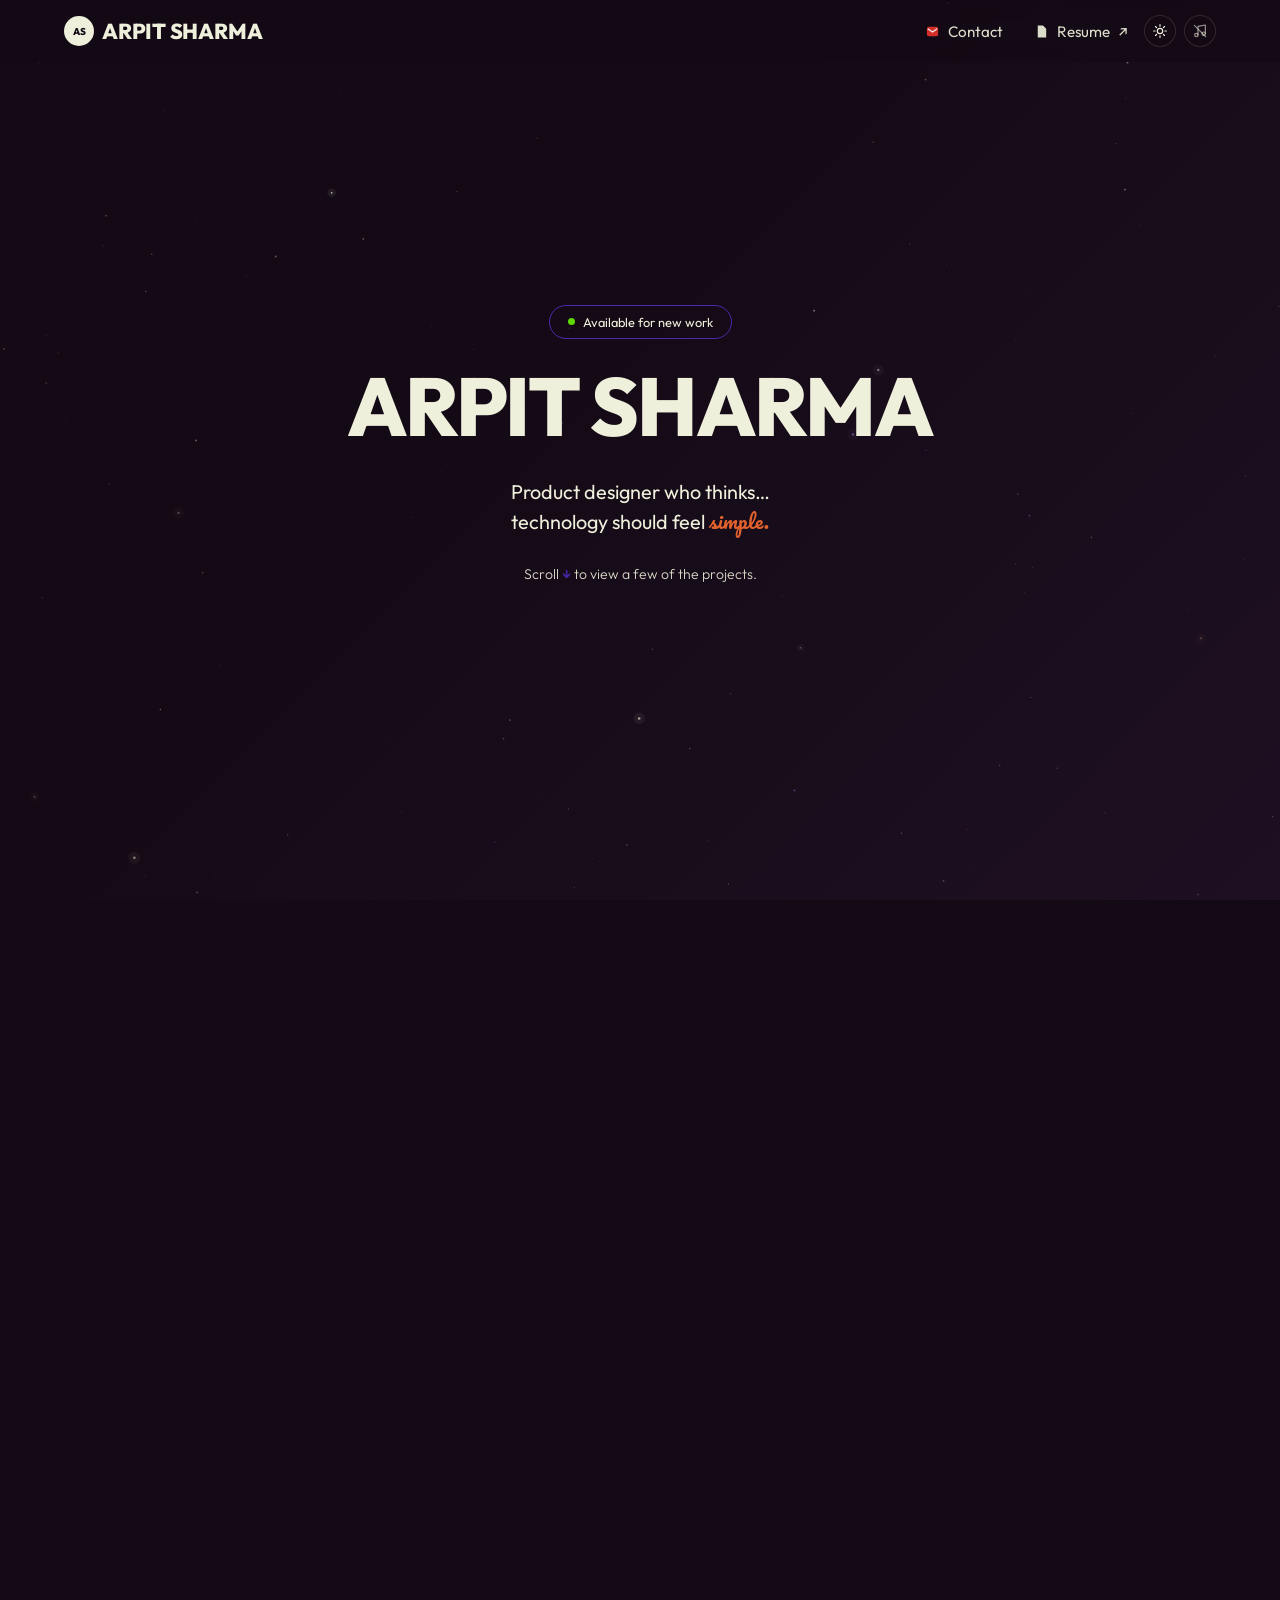
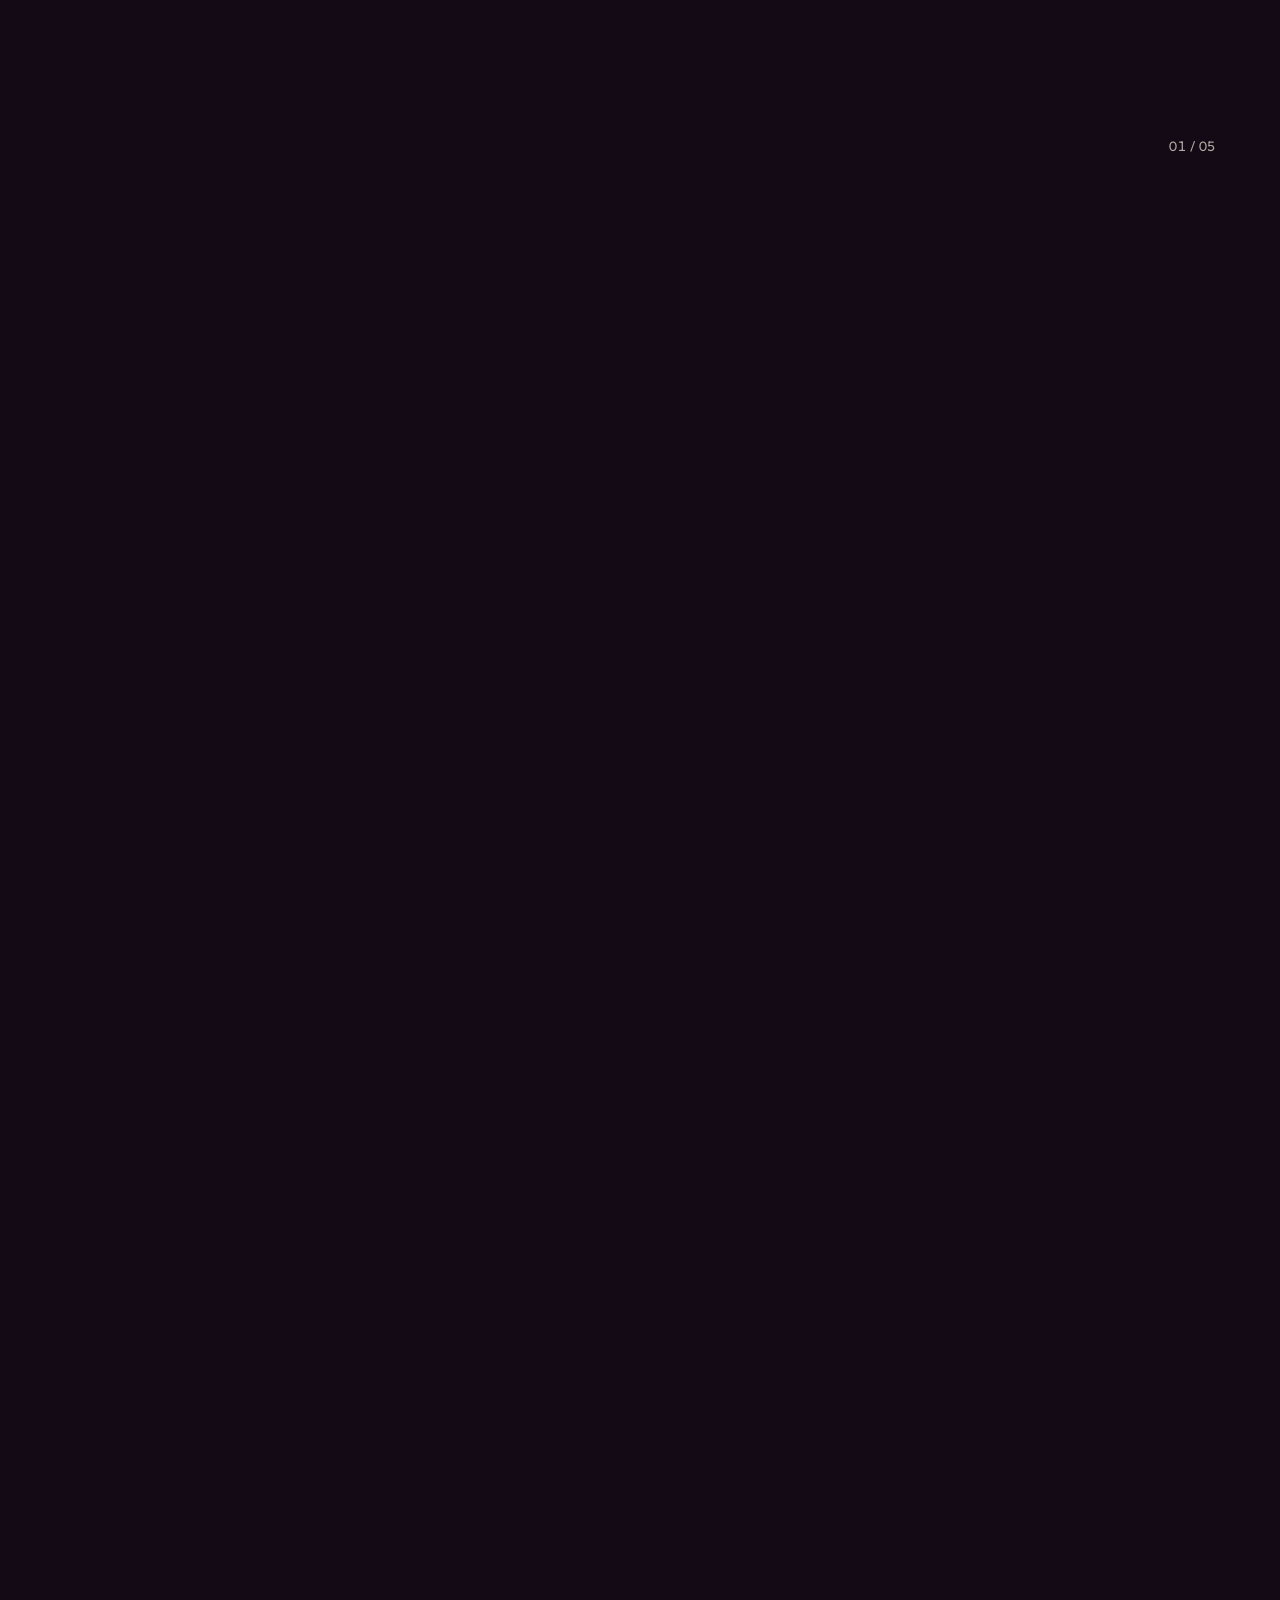
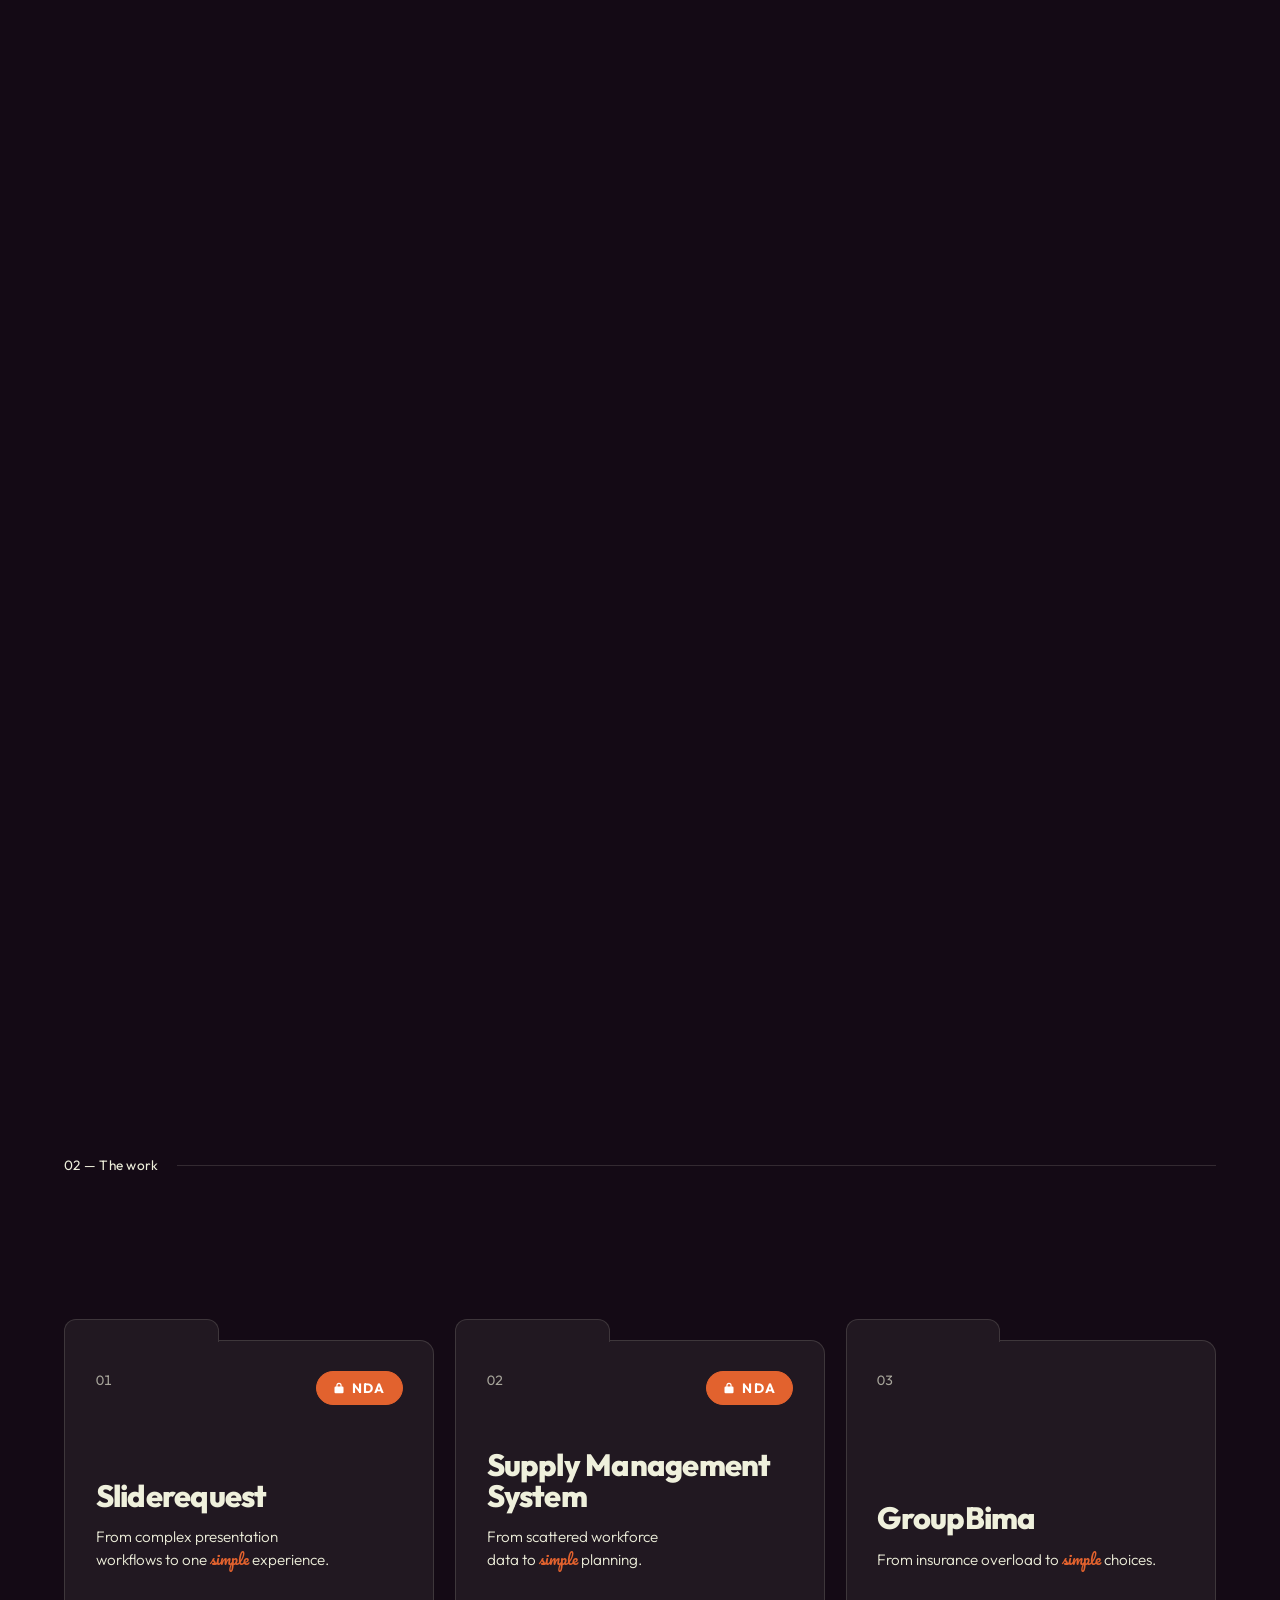
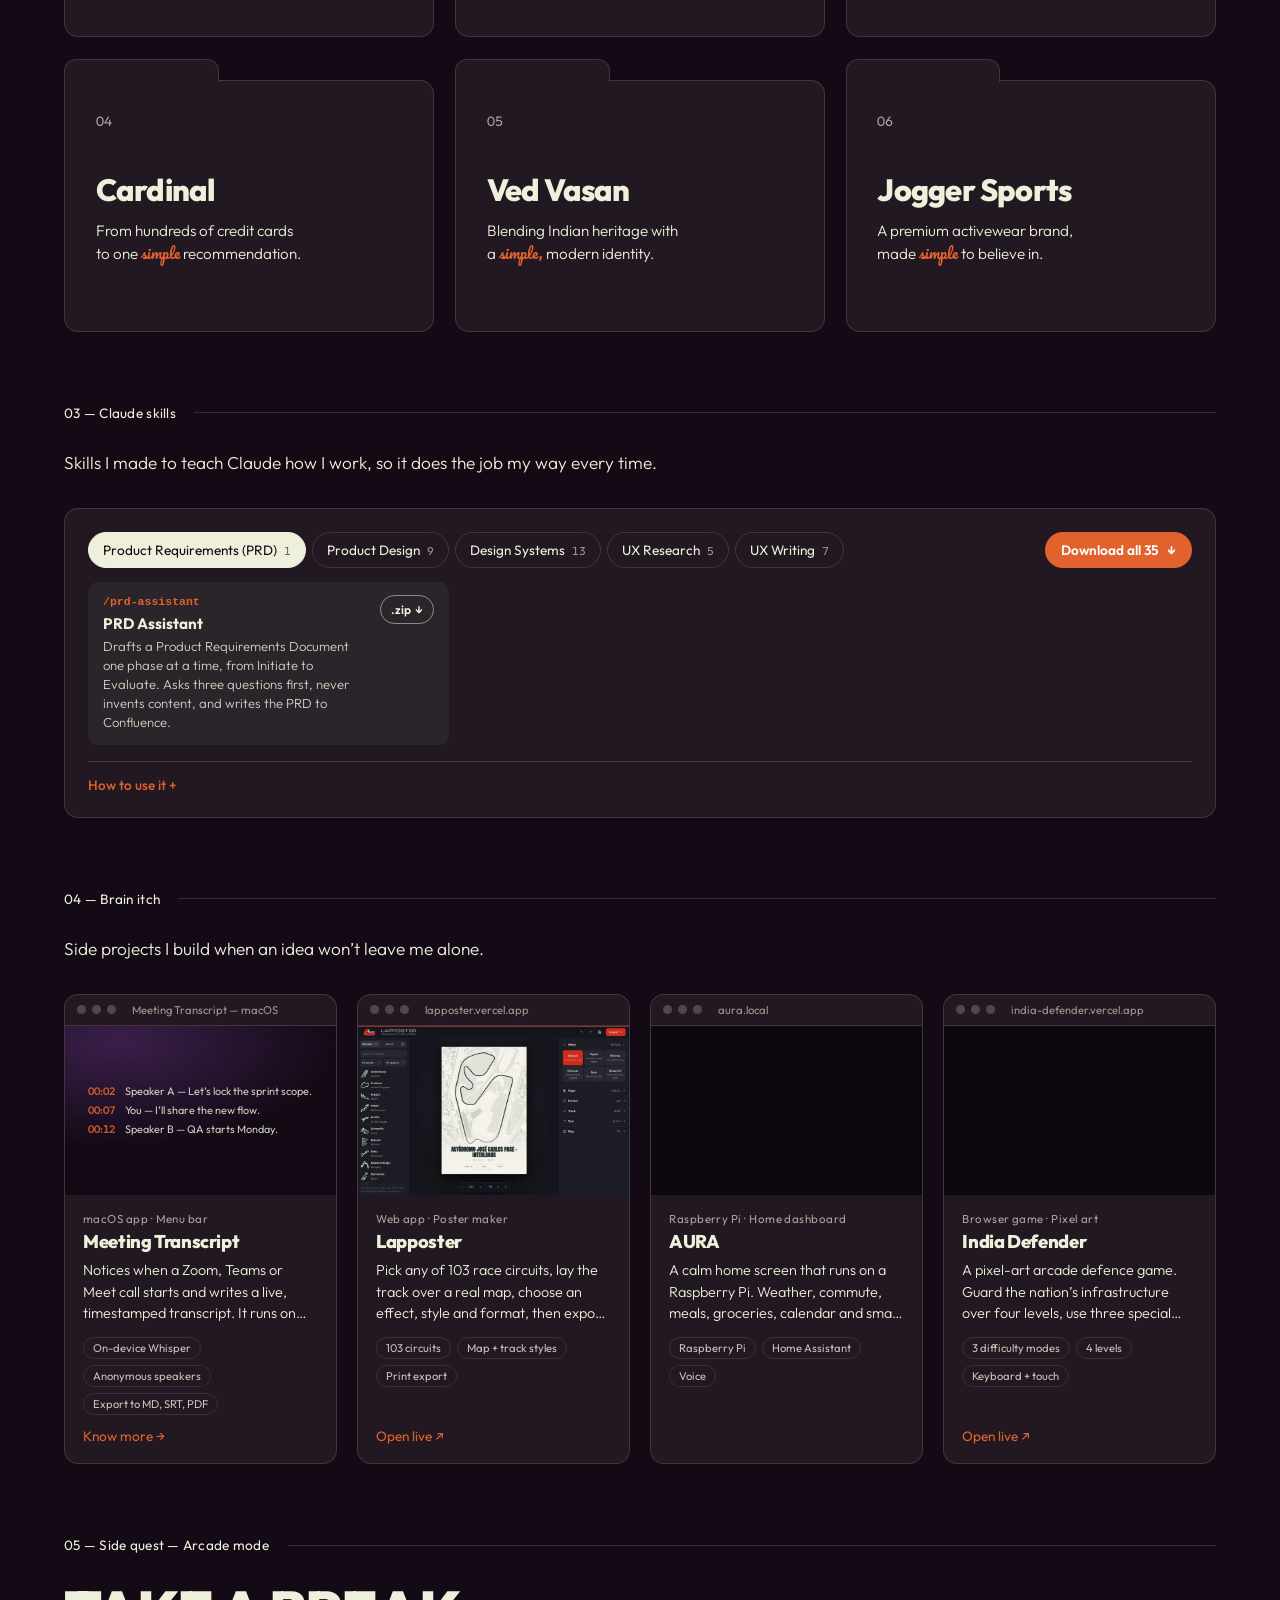
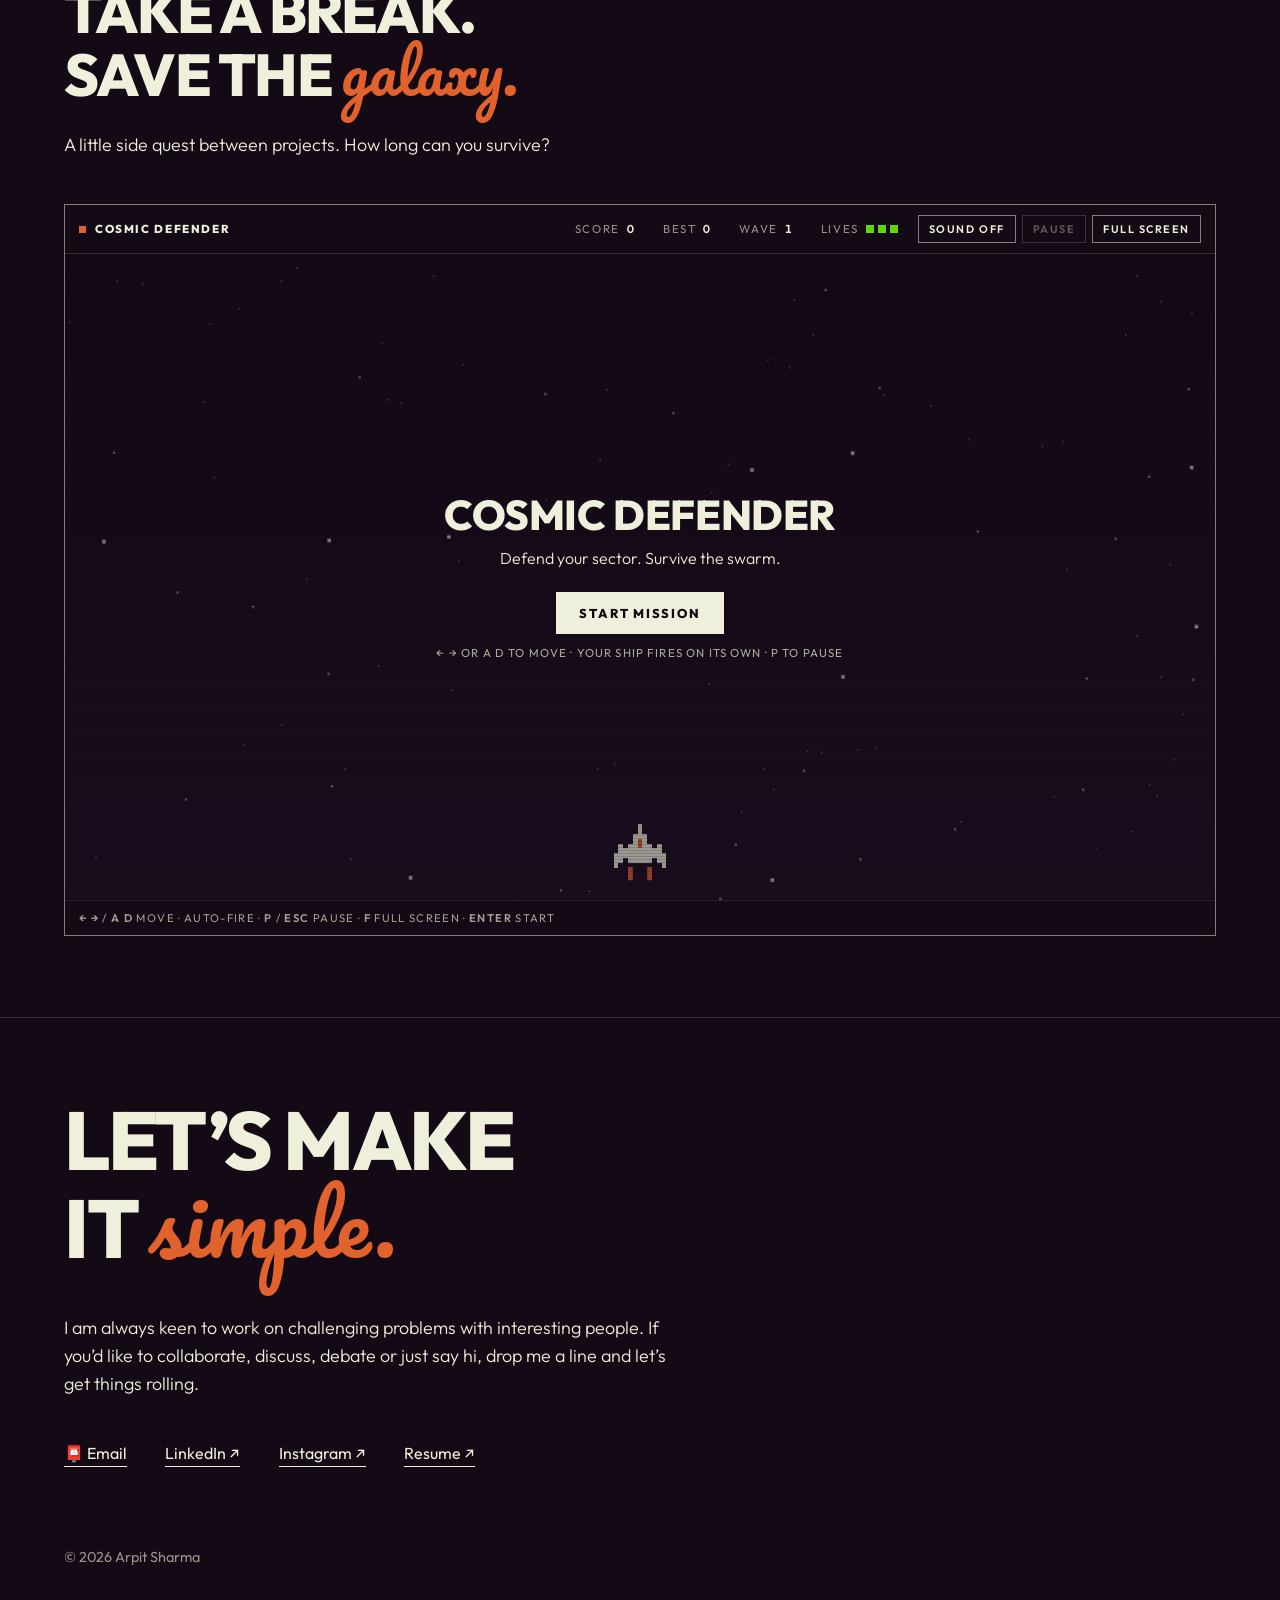
==== commit 4c21adff: "Add Jogger, Meeting Transcript, skills library and 404; tighten home page - New Jogger Sports case s" ====
--- a/index.html
+++ b/index.html
@@ -165,7 +165,7 @@
   text-transform: none;
 }
 
-/* big uppercase display lines (bridge title, closing line) */
+/* big uppercase display lines (work title, closing line) */
 .display {
   margin: 0;
   font-weight: 800;
@@ -304,7 +304,7 @@
    Every element is absolutely placed on one sticky screen; JS drives
    opacity / transform / filter from scroll progress.
    ========================================================================== */
-.motion .idea { margin-top: 0; height: 650vh; }
+.motion .idea { margin-top: 0; height: 380vh; }
 
 .motion .idea__stage {
   position: sticky; top: 0;
@@ -387,24 +387,15 @@
 }
 
 /* ==========================================================================
-   8. Bridge into the work
+   8. Work heading — picks up the story's last line, then the projects
    ========================================================================== */
-.bridge { padding: 8vh var(--edge) 14vh; }
-.motion .bridge { padding-top: 10vh; }
-
-.bridge__question {
-  margin: 0; max-width: 20ch;
-  font-size: clamp(1.3rem, 2.6vw, 2.4rem); font-weight: 400; line-height: 1.3;
-}
-.bridge__title { margin-top: 12vh; font-size: clamp(2.4rem, 7.6vw, 8.4rem); }
-.motion .bridge__title { margin-top: 14vh; }
-.bridge__title .script { margin-top: .08em; }
-.bridge__down { display: block; margin-top: 6vh; font-size: 2rem; opacity: .6; }
+.work__title { margin: 0 0 clamp(28px, 5vh, 56px); font-size: clamp(2rem, 5.2vw, 5.6rem); }
+.motion .work { padding-top: 4vh; }
 
 /* ==========================================================================
    9. The work
    ========================================================================== */
-.work { padding: 0 var(--edge) 12vh; }
+.work { padding: 0 var(--edge) 8vh; }
 
 .chapter {
   display: flex; align-items: center; gap: 18px;
@@ -479,13 +470,181 @@
   .project { min-height: 50vh; }
 }
 
+/* folders — every card gets a tab on top; the body is solid so the tab
+   can cover the 1px top border and read as one shape */
+.project {
+  --folder: color-mix(in srgb, var(--bg) 94%, var(--cream));
+  --tab-h: 22px;
+  overflow: visible;
+  margin-top: var(--tab-h);
+  background: var(--folder);
+  border-radius: 0 14px 14px 14px;
+  transition: border-color .4s ease, transform .5s cubic-bezier(.2, .8, .2, 1);
+}
+.project::before { border-radius: inherit; }
+.project::after {
+  content: ""; position: absolute; left: -1px; bottom: calc(100% - 1px);
+  width: min(42%, 180px); height: calc(var(--tab-h) + 1px);
+  background: var(--folder);
+  border: 1px solid var(--hair); border-bottom: 0;
+  border-radius: 12px 12px 0 0;
+  transition: border-color .4s ease, background .4s ease;
+}
+a.project:is(:hover, :focus-visible) { transform: translateY(-6px); }
+a.project:is(:hover, :focus-visible)::after { border-color: var(--hair-strong); background: color-mix(in srgb, var(--folder) 82%, var(--ember)); }
+
+/* appear: each folder rises and tips forward from its base, one after another */
+.motion .folders > .reveal {
+  transform: translateY(48px) perspective(900px) rotateX(-14deg) scale(.96);
+  transform-origin: 50% 100%;
+  transition: opacity var(--reveal-duration) ease, filter var(--reveal-duration) ease,
+              transform .9s cubic-bezier(.2, .8, .2, 1), border-color .4s ease;
+}
+.motion .folders > .reveal.is-in { transform: none; }
+.motion .folders > .reveal:nth-child(2n) { transition-delay: .12s; }
+.motion .folders > a.project.is-in:is(:hover, :focus-visible) { transform: translateY(-6px); transition-delay: 0s; }
+
+/* compact work folders: 2 × 2 fits one screen, 3 across on wide screens shows all six */
+.work .project { min-height: 0; }
+.work .project__body { padding-top: clamp(28px, 5vh, 56px); }
+.work .project__title { font-size: clamp(1.6rem, 2.4vw, 2.4rem); }
+.work .project__story { font-size: clamp(.95rem, 1.1vw, 1.1rem); }
+@media (min-width: 700px) { .work .project { min-height: 28vh; } }
+@media (min-width: 1100px) { .work .work__grid { grid-template-columns: repeat(3, 1fr); } }
+/* phones: one column, so each folder stays short enough for four per screen */
+@media (max-width: 699px) {
+  .work .project { --tab-h: 16px; padding: 14px 16px; }
+  .work .project__body { padding-top: 10px; }
+  .work .project--nda .project__body { margin-bottom: 0; }
+  .work .project__title { font-size: 1.35rem; }
+  .work .project__story { margin-top: 6px; font-size: .9rem; }
+  .work .project__cta { margin-top: 8px; font-size: .85rem; }
+  .work .badge { padding: 4px 10px; font-size: .7rem; }
+  .work .badge::before { width: 10px; height: 10px; }
+}
+
+/* Brain itch — each side project is a small app window: screenshot first, detail under it */
+.itch__grid { display: grid; grid-template-columns: 1fr; gap: var(--grid-gap); }
+@media (min-width: 800px) { .itch__grid { grid-template-columns: 1fr 1fr; } }
+.itch {
+  display: flex; flex-direction: column; overflow: hidden;
+  background: color-mix(in srgb, var(--bg) 94%, var(--cream));
+  border: 1px solid var(--hair); border-radius: 14px;
+  transition: border-color .4s ease, transform .5s cubic-bezier(.2, .8, .2, 1);
+}
+a.itch:is(:hover, :focus-visible) { border-color: var(--hair-strong); transform: translateY(-6px); }
+.motion .folders > a.itch.is-in:is(:hover, :focus-visible) { transform: translateY(-6px); transition-delay: 0s; }
+.itch__bar { display: flex; align-items: center; gap: 6px; padding: 10px 14px; border-bottom: 1px solid var(--hair); }
+.itch__bar i { width: 9px; height: 9px; border-radius: 50%; background: rgba(var(--ink-rgb), .22); }
+.itch__bar small { margin-left: 10px; font-size: .75rem; opacity: .6; white-space: nowrap; overflow: hidden; text-overflow: ellipsis; }
+.itch__media { aspect-ratio: 16 / 9; overflow: hidden; background: #0d0710; }
+.itch__media > img { width: 100%; height: 100%; object-fit: cover; object-position: top center; transition: transform .8s cubic-bezier(.2, .8, .2, 1); }
+a.itch:is(:hover, :focus-visible) .itch__media > img { transform: scale(1.03); }
+.itch__app { display: flex; align-items: center; justify-content: center; gap: 22px; height: 100%; padding: 20px; color: #eff0dc;
+  background: radial-gradient(120% 90% at 20% 10%, #3a1f4a, #120914 70%); }
+.itch__app img { width: 72px; height: 72px; flex: none; }
+@media (max-width: 499px) { .itch__app img { display: none; } }   /* room for the transcript lines */
+.itch__lines { font-size: clamp(.72rem, 1vw, .85rem); line-height: 1.9; opacity: .85; }
+.itch__lines b { margin-right: 8px; color: var(--ember); font-weight: 600; font-variant-numeric: tabular-nums; }
+.itch__body { display: flex; flex-direction: column; flex: 1; padding: clamp(18px, 2vw, 26px); }
+.itch__kind { margin: 0 0 8px; font-size: .8rem; letter-spacing: .04em; opacity: .65; }
+.itch__title { margin: 0; font-size: clamp(1.4rem, 2vw, 1.9rem); font-weight: 800; letter-spacing: -.02em; line-height: 1.1; }
+.itch__text { margin: 10px 0 0; max-width: 52ch; font-size: clamp(.95rem, 1.1vw, 1.05rem); font-weight: 300; line-height: 1.55; }
+.itch__chips { display: flex; flex-wrap: wrap; gap: 8px; margin: 16px 0 0; padding: 0; list-style: none; }
+.itch__chips li { padding: 4px 11px; border: 1px solid var(--hair); border-radius: 999px; font-size: .78rem; opacity: .8; }
+.itch__cta { margin-top: auto; padding-top: 18px; font-size: .9rem; color: var(--ember); }
+/* compact: four across on wide screens, short text, small chips */
+@media (min-width: 1100px) { .itch__grid { grid-template-columns: repeat(4, 1fr); } }
+.itch__bar { padding: 8px 12px; }
+.itch__bar small { font-size: .7rem; }
+.itch__media { aspect-ratio: 16 / 10; }
+.itch__body { padding: 16px 18px 18px; }
+.itch__kind { margin-bottom: 6px; font-size: .72rem; }
+.itch__title { font-size: clamp(1.15rem, 1.4vw, 1.35rem); }
+.itch__text { margin-top: 8px; font-size: .9rem; line-height: 1.5;
+  display: -webkit-box; -webkit-line-clamp: 3; -webkit-box-orient: vertical; overflow: hidden; }
+.itch__chips { gap: 6px; margin-top: 12px; }
+.itch__chips li { padding: 3px 9px; font-size: .7rem; }
+.itch__cta { padding-top: 12px; font-size: .85rem; }
+.itch__app { gap: 14px; padding: 14px; }
+.itch__app img { width: 48px; height: 48px; }
+.itch__lines { font-size: .68rem; line-height: 1.75; }
+@media (min-width: 1100px) { .itch__app img { display: none; } }   /* narrow tile: room for the lines */
+/* phones: one swipeable row instead of four stacked cards */
+@media (max-width: 699px) {
+  .itch__media { aspect-ratio: 16 / 9; }
+  .itch__grid { grid-template-columns: none; grid-auto-flow: column; grid-auto-columns: 82%;
+    overflow-x: auto; scroll-snap-type: x mandatory; overscroll-behavior-x: contain;
+    margin: 0 calc(var(--edge) * -1); padding: 0 var(--edge) 12px; scroll-padding: 0 var(--edge); scrollbar-width: none; }
+  .itch__grid::-webkit-scrollbar { display: none; }
+  .itch__grid > .itch { scroll-snap-align: start; }
+}
+
+/* smaller placeholder folders for Claude skills */
+.shelf { padding: 0 var(--edge) 8vh; }
+.shelf__lead { margin: 0 0 32px; max-width: none; text-wrap: balance; font-size: clamp(1rem, 1.35vw, 1.2rem); font-weight: 300; line-height: 1.5; opacity: .8; }
+/* Claude skills — compact tiles, like slash commands */
+.skill__cmd { display: flex; align-items: center; justify-content: space-between; gap: 10px; font-size: .75rem; letter-spacing: .04em; }
+.skill__cmd code { padding: 4px 9px; border-radius: 7px; background: rgba(var(--ink-rgb), .08); color: var(--ember); font: 600 .8rem/1.2 ui-monospace, SFMono-Regular, Menlo, monospace; }
+.skill__cmd span { opacity: .6; }
+.skill__title { margin: 0; font-size: clamp(1.15rem, 1.5vw, 1.35rem); font-weight: 800; letter-spacing: -.015em; }
+.skill__text { font-size: .92rem; font-weight: 300; line-height: 1.5; }
+/* skill pack: download everything, or one skill at a time */
+/* toolbar: category tabs on the left, download-all on the right */
+.kit__bar { display: flex; align-items: center; gap: 12px 20px; }
+.kit__bar .kit__tabs { flex: 1; min-width: 0; margin: 0; }
+.kit__bar .kit__all { flex: none; padding: 9px 16px; font-size: .85rem; }
+@media (max-width: 699px) { .kit__bar { flex-direction: column; align-items: stretch; } .kit__bar .kit__all { align-self: flex-start; } }
+.kit > .skill__how { margin-top: 16px; padding-top: 14px; border-top: 1px solid var(--hair); }
+/* library tabs: one category at a time */
+.kit__tabs { display: flex; gap: 6px; margin: 18px 0 0; overflow-x: auto; scrollbar-width: none; }
+.kit__tabs::-webkit-scrollbar { display: none; }
+.kit__tabs button { flex: none; appearance: none; padding: 8px 14px; border: 1px solid var(--hair); border-radius: 999px; background: none; color: inherit; font: inherit; font-size: .85rem; cursor: pointer; transition: border-color .2s ease, background .2s ease; }
+.kit__tabs button small { margin-left: 4px; opacity: .6; font-variant-numeric: tabular-nums; }
+.kit__tabs button:hover { border-color: var(--hair-strong); }
+.kit__tabs button[aria-selected="true"] { background: var(--cream); border-color: var(--cream); color: var(--bg); }
+.kit__tabs button:focus-visible { outline: 2px solid var(--ember); outline-offset: 2px; }
+.kit__panel { margin-top: 14px; }
+.kit__panel[hidden] { display: none; }
+.kit__panel .kit__list { margin-top: 12px; }
+.kit__cat { display: inline-flex; align-items: center; gap: 6px; font-size: .85rem; font-weight: 600; color: var(--ember); }
+.kit__cat:hover { text-decoration: underline; text-underline-offset: 3px; }
+.kit { margin-top: var(--grid-gap); padding: clamp(16px, 1.8vw, 24px); border: 1px solid var(--hair); border-radius: 14px; background: color-mix(in srgb, var(--bg) 94%, var(--cream)); }
+.kit__all { display: inline-flex; align-items: center; gap: 8px; padding: 11px 18px; border-radius: 999px; background: var(--ember); color: #fff; font-weight: 600; font-size: .92rem; white-space: nowrap; transition: filter .25s ease; }
+.kit__all:hover { filter: brightness(1.08); }
+.kit__list { display: grid; grid-template-columns: repeat(auto-fill, minmax(260px, 1fr)); gap: 10px; margin: 18px 0 0; padding: 0; list-style: none; }
+@media (min-width: 1100px) { .kit__list { grid-template-columns: repeat(3, 1fr); } }   /* 9 skills = three even rows */
+.kit__list li { display: flex; align-items: flex-start; justify-content: space-between; gap: 12px; padding: 12px 14px; border: 1px solid transparent; border-radius: 10px; background: rgba(var(--ink-rgb), .05); transition: border-color .25s ease; }
+.kit__list li:hover { border-color: var(--hair-strong); }
+.kit__list li > div { display: grid; gap: 4px; min-width: 0; }
+.kit__list code { justify-self: start; color: var(--ember); font: 600 .72rem/1.3 ui-monospace, SFMono-Regular, Menlo, monospace; overflow-wrap: anywhere; }
+.kit__list b { font-size: .95rem; font-weight: 700; }
+.kit__list span { font-size: .82rem; font-weight: 300; line-height: 1.45; opacity: .85; }
+.kit__dl { flex: none; display: inline-flex; align-items: center; gap: 4px; padding: 5px 10px; border: 1px solid var(--hair-strong); border-radius: 999px; font-size: .75rem; font-weight: 600; white-space: nowrap; transition: background .2s ease, color .2s ease, border-color .2s ease; }
+.kit__dl:hover, .kit__dl:focus-visible { background: var(--ember); border-color: var(--ember); color: #fff; }
+.kit__dl span { opacity: 1 !important; font-size: inherit !important; font-weight: inherit !important; }
+@media (max-width: 699px) {   /* phones: name + download only */
+  .kit__list { grid-template-columns: 1fr; gap: 8px; }
+  .kit__list li { align-items: center; padding: 10px 12px; }
+  .kit__list code, .kit__list li > div > span { display: none; }
+  .kit__list b { font-size: .9rem; line-height: 1.3; }
+}
+.skill__how { margin-top: 2px; border-top: 1px solid var(--hair); padding-top: 10px; font-size: .85rem; }
+.skill__how summary { cursor: pointer; width: fit-content; color: var(--ember); font-weight: 500; list-style: none; }
+.skill__how summary::-webkit-details-marker { display: none; }
+.skill__how summary::after { content: " +"; }
+.skill__how[open] summary::after { content: " −"; }
+.skill__how ol { display: grid; gap: 8px; margin: 10px 0 0; padding-left: 1.2em; line-height: 1.5; }
+.skill__how a { color: var(--ember); text-decoration: underline; text-underline-offset: 3px; }
+.skill__how code { padding: 1px 5px; border-radius: 5px; background: rgba(var(--ink-rgb), .08); font-size: .8em; overflow-wrap: anywhere; }
+
 /* ==========================================================================
    9b. Side quest — the arcade game (logic in assets/game.js)
    The panel is a small dark "cabinet" in both themes, so it pins the dark
    tokens for everything inside it.
    ========================================================================== */
 html:not(.js) .arcade { display: none; }          /* nothing to play without JavaScript */
-.arcade { padding: 0 var(--edge) 14vh; }
+.arcade { padding: 0 var(--edge) 9vh; }
 .arcade__title { font-size: clamp(1.9rem, 4.6vw, 4.4rem); }
 .arcade__sub {
   margin: 3vh 0 0; max-width: 44ch;
@@ -601,7 +760,7 @@
 /* ==========================================================================
    10. Footer
    ========================================================================== */
-.footer { padding: 12vh var(--edge) 8vh; border-top: 1px solid var(--hair); }
+.footer { padding: 9vh var(--edge) 6vh; border-top: 1px solid var(--hair); }
 .footer__line { font-size: clamp(2.2rem, 6.4vw, 6.8rem); }
 .footer__note {
   margin: 5vh 0 0; max-width: 52ch;
@@ -649,7 +808,7 @@
    it replaces the browser's grey tap flash */
 a, button { -webkit-tap-highlight-color: transparent; }
 :is(button, .nav__links a, .footer__links a, .brand, .crumbs a, .next__link):active { scale: .96; transition: scale 100ms ease-out; }
-a.project:active { scale: .985; transition: scale 100ms ease-out; }
+a:is(.project, .itch):active { scale: .985; transition: scale 100ms ease-out; }
 
 /* visitors who ask their system for less transparency or more contrast */
 @media (prefers-reduced-transparency: reduce) {
@@ -713,7 +872,6 @@
         <li>Too many decisions.</li>
         <li>Too many screens.</li>
         <li>Too many rules.</li>
-        <li>Too many things competing for attention.</li>
       </ul>
 
       <p class="idea__result script">happy users</p>
@@ -728,18 +886,12 @@
     </div>
   </section>
 
-  <!-- Bridge -->
-  <section class="bridge" aria-labelledby="bridge-title">
-    <p class="bridge__question reveal">So, what does that look like in practice?</p>
-    <h2 class="bridge__title display reveal" id="bridge-title">A few things<br>I’ve made<br><span class="script">simple.</span></h2>
-    <span class="bridge__down reveal" aria-hidden="true">↓</span>
-  </section>
-
   <!-- 02 — The work -->
   <section class="work" id="work" aria-label="Selected work">
     <p class="chapter reveal">02 — The work</p>
-
-    <div class="work__grid">
+    <h2 class="work__title display reveal">A few things I’ve made <span class="script">simple.</span></h2>
+
+    <div class="work__grid folders">
       <!-- Under NDA: no link, no "View project" -->
       <article class="project project--nda reveal">
         <div class="project__top">
@@ -795,12 +947,265 @@
         </div>
         <span class="project__cta">View project</span>
       </a>
+
+      <a class="project reveal" href="jogger.html">
+        <div class="project__top">
+          <span class="project__index">06</span>
+        </div>
+        <div class="project__body">
+          <h3 class="project__title">Jogger Sports</h3>
+          <p class="project__story">A premium activewear brand, made <span class="script">simple</span> to believe in.</p>
+        </div>
+        <span class="project__cta">View project</span>
+      </a>
     </div>
   </section>
 
+  <!-- ░░ CLAUDE SKILLS — skill library with category tabs ░░ -->
+  <section class="shelf" id="skills" aria-labelledby="skills-title">
+    <p class="chapter reveal" id="skills-title">03 — Claude skills</p>
+    <p class="shelf__lead reveal">Skills I made to teach Claude how I work, so it does the job my way every time.</p>
+    <div class="kit reveal">
+      <div class="kit__bar">
+      <div class="kit__tabs" role="tablist" aria-label="Skill categories">
+        <button type="button" role="tab" id="kt-prd" aria-controls="kp-prd" aria-selected="true">Product Requirements (PRD) <small>1</small></button>
+        <button type="button" role="tab" id="kt-product-design" aria-controls="kp-product-design" aria-selected="false" tabindex="-1">Product Design <small>9</small></button>
+        <button type="button" role="tab" id="kt-design-systems" aria-controls="kp-design-systems" aria-selected="false" tabindex="-1">Design Systems <small>13</small></button>
+        <button type="button" role="tab" id="kt-ux-research" aria-controls="kp-ux-research" aria-selected="false" tabindex="-1">UX Research <small>5</small></button>
+        <button type="button" role="tab" id="kt-ux-writing" aria-controls="kp-ux-writing" aria-selected="false" tabindex="-1">UX Writing <small>7</small></button>
+      </div>
+        <a class="kit__all" href="assets/skills/all-skills.zip" download>Download all 35 <span aria-hidden="true">↓</span></a>
+      </div>
+      <div class="kit__panel" role="tabpanel" id="kp-prd" aria-labelledby="kt-prd">
+        <ul class="kit__list">
+          <li>
+            <div><code>/prd-assistant</code><b>PRD Assistant</b><span>Drafts a Product Requirements Document one phase at a time, from Initiate to Evaluate. Asks three questions first, never invents content, and writes the PRD to Confluence.</span></div>
+            <a class="kit__dl" href="assets/skills/zips/prd-assistant.zip" download aria-label="Download PRD Assistant skill">.zip <span aria-hidden="true">↓</span></a>
+          </li>
+        </ul>
+      </div>
+      <div class="kit__panel" role="tabpanel" id="kp-product-design" aria-labelledby="kt-product-design" hidden>
+        <a class="kit__cat" href="assets/skills/product-design.zip" download>Download all 9 Product Design skills <span aria-hidden="true">↓</span></a>
+        <ul class="kit__list">
+          <li>
+            <div><code>/product-designer-insights</code><b>Product Designer Insights</b><span>Turns PRDs, research and feedback into traceable design insights, each linked to its source.</span></div>
+            <a class="kit__dl" href="assets/skills/zips/product-designer-insights.zip" download aria-label="Download Product Designer Insights skill">.zip <span aria-hidden="true">↓</span></a>
+          </li>
+          <li>
+            <div><code>/design-system-pattern-finder</code><b>Design System Pattern Finder</b><span>Finds the existing patterns and components that fit a requirement, before anyone designs something new.</span></div>
+            <a class="kit__dl" href="assets/skills/zips/design-system-pattern-finder.zip" download aria-label="Download Design System Pattern Finder skill">.zip <span aria-hidden="true">↓</span></a>
+          </li>
+          <li>
+            <div><code>/automated-usability-studies</code><b>Automated Usability Studies</b><span>Walks through tasks against heuristics and requirements to catch issues early. A simulated audit, not user research.</span></div>
+            <a class="kit__dl" href="assets/skills/zips/automated-usability-studies.zip" download aria-label="Download Automated Usability Studies skill">.zip <span aria-hidden="true">↓</span></a>
+          </li>
+          <li>
+            <div><code>/pattern-inspiration</code><b>Pattern Inspiration</b><span>Curates real UI examples for a design problem and turns them into principles, not copies.</span></div>
+            <a class="kit__dl" href="assets/skills/zips/pattern-inspiration.zip" download aria-label="Download Pattern Inspiration skill">.zip <span aria-hidden="true">↓</span></a>
+          </li>
+          <li>
+            <div><code>/competitive-analysis</code><b>Competitive Analysis</b><span>Benchmarks competitors’ workflows from public sources, with every claim dated and cited.</span></div>
+            <a class="kit__dl" href="assets/skills/zips/competitive-analysis.zip" download aria-label="Download Competitive Analysis skill">.zip <span aria-hidden="true">↓</span></a>
+          </li>
+          <li>
+            <div><code>/ai-workflow-generator</code><b>AI Workflow Generator</b><span>Turns a standard workflow into an AI-agent workflow with clear roles, approvals and recovery paths.</span></div>
+            <a class="kit__dl" href="assets/skills/zips/ai-workflow-generator.zip" download aria-label="Download AI Workflow Generator skill">.zip <span aria-hidden="true">↓</span></a>
+          </li>
+          <li>
+            <div><code>/whiteboard-to-mockup</code><b>Whiteboard to Mockup</b><span>Turns sketches and whiteboard photos into a journey map and screen specs ready for Figma.</span></div>
+            <a class="kit__dl" href="assets/skills/zips/whiteboard-to-mockup.zip" download aria-label="Download Whiteboard to Mockup skill">.zip <span aria-hidden="true">↓</span></a>
+          </li>
+          <li>
+            <div><code>/localization-verification</code><b>Localization Verification</b><span>Checks strings and screens across languages for terminology, layout breaks and locale formats.</span></div>
+            <a class="kit__dl" href="assets/skills/zips/localization-verification.zip" download aria-label="Download Localization Verification skill">.zip <span aria-hidden="true">↓</span></a>
+          </li>
+          <li>
+            <div><code>/edge-case-and-accessibility-audit</code><b>Edge Case &amp; Accessibility Audit</b><span>Finds missing states, edge cases, error handling and accessibility gaps before they ship.</span></div>
+            <a class="kit__dl" href="assets/skills/zips/edge-case-and-accessibility-audit.zip" download aria-label="Download Edge Case and Accessibility Audit skill">.zip <span aria-hidden="true">↓</span></a>
+          </li>
+        </ul>
+      </div>
+      <div class="kit__panel" role="tabpanel" id="kp-design-systems" aria-labelledby="kt-design-systems" hidden>
+        <a class="kit__cat" href="assets/skills/design-systems.zip" download>Download all 13 Design Systems skills <span aria-hidden="true">↓</span></a>
+        <ul class="kit__list">
+          <li>
+            <div><code>/visual-review</code><b>Visual Review</b><span>Finds broken components, missing tokens, style overrides and spacing issues, then suggests fixes.</span></div>
+            <a class="kit__dl" href="assets/skills/zips/visual-review.zip" download aria-label="Download Visual Review skill">.zip <span aria-hidden="true">↓</span></a>
+          </li>
+          <li>
+            <div><code>/design-system-guidelines</code><b>Design System Guidelines</b><span>Checks a proposed UI follows the design system’s layouts, patterns and conventions.</span></div>
+            <a class="kit__dl" href="assets/skills/zips/design-system-guidelines.zip" download aria-label="Download Design System Guidelines skill">.zip <span aria-hidden="true">↓</span></a>
+          </li>
+          <li>
+            <div><code>/figma-to-code-checker</code><b>Figma to Code Checker</b><span>Compares the built UI with the approved Figma file and lists every difference to fix.</span></div>
+            <a class="kit__dl" href="assets/skills/zips/figma-to-code-checker.zip" download aria-label="Download Figma to Code Checker skill">.zip <span aria-hidden="true">↓</span></a>
+          </li>
+          <li>
+            <div><code>/create-new-components</code><b>Create New Components</b><span>Drafts new components from existing patterns, with variants, states and usage notes.</span></div>
+            <a class="kit__dl" href="assets/skills/zips/create-new-components.zip" download aria-label="Download Create New Components skill">.zip <span aria-hidden="true">↓</span></a>
+          </li>
+          <li>
+            <div><code>/create-icons-and-illustrations</code><b>Create Icons &amp; Illustrations</b><span>Creates icon and illustration concepts that match the creative guidelines and existing library.</span></div>
+            <a class="kit__dl" href="assets/skills/zips/create-icons-and-illustrations.zip" download aria-label="Download Create Icons and Illustrations skill">.zip <span aria-hidden="true">↓</span></a>
+          </li>
+          <li>
+            <div><code>/rename-frames</code><b>Rename Frames</b><span>Renames Figma frames clearly and consistently, based on what each frame contains.</span></div>
+            <a class="kit__dl" href="assets/skills/zips/rename-frames.zip" download aria-label="Download Rename Frames skill">.zip <span aria-hidden="true">↓</span></a>
+          </li>
+          <li>
+            <div><code>/swap-archived-components</code><b>Swap Archived Components</b><span>Moves a file from an archived library to the current one, keeping content and overrides.</span></div>
+            <a class="kit__dl" href="assets/skills/zips/swap-archived-components.zip" download aria-label="Download Swap Archived Components skill">.zip <span aria-hidden="true">↓</span></a>
+          </li>
+          <li>
+            <div><code>/comments-to-task-list</code><b>Comments to Task List</b><span>Turns Figma comments and sticky notes into a clear task list on the canvas.</span></div>
+            <a class="kit__dl" href="assets/skills/zips/comments-to-task-list.zip" download aria-label="Download Comments to Task List skill">.zip <span aria-hidden="true">↓</span></a>
+          </li>
+          <li>
+            <div><code>/token-handoff</code><b>Token Handoff</b><span>Hands design-token changes to engineering with names, values, docs and status.</span></div>
+            <a class="kit__dl" href="assets/skills/zips/token-handoff.zip" download aria-label="Download Token Handoff skill">.zip <span aria-hidden="true">↓</span></a>
+          </li>
+          <li>
+            <div><code>/icon-handoff</code><b>Icon Handoff</b><span>Runs icon handoff end to end and tracks it until engineering confirms.</span></div>
+            <a class="kit__dl" href="assets/skills/zips/icon-handoff.zip" download aria-label="Download Icon Handoff skill">.zip <span aria-hidden="true">↓</span></a>
+          </li>
+          <li>
+            <div><code>/illustration-handoff</code><b>Illustration Handoff</b><span>Runs illustration handoff end to end and tracks it until engineering confirms.</span></div>
+            <a class="kit__dl" href="assets/skills/zips/illustration-handoff.zip" download aria-label="Download Illustration Handoff skill">.zip <span aria-hidden="true">↓</span></a>
+          </li>
+          <li>
+            <div><code>/log-design-requests</code><b>Log Design Requests</b><span>Collects design-team requests from every channel into one log, so nothing gets lost.</span></div>
+            <a class="kit__dl" href="assets/skills/zips/log-design-requests.zip" download aria-label="Download Log Design Requests skill">.zip <span aria-hidden="true">↓</span></a>
+          </li>
+          <li>
+            <div><code>/track-open-tickets</code><b>Track Open Tickets</b><span>Tracks the team’s open tickets and surfaces what’s blocked, overdue or needs attention.</span></div>
+            <a class="kit__dl" href="assets/skills/zips/track-open-tickets.zip" download aria-label="Download Track Open Tickets skill">.zip <span aria-hidden="true">↓</span></a>
+          </li>
+        </ul>
+      </div>
+      <div class="kit__panel" role="tabpanel" id="kp-ux-research" aria-labelledby="kt-ux-research" hidden>
+        <a class="kit__cat" href="assets/skills/ux-research.zip" download>Download all 5 UX Research skills <span aria-hidden="true">↓</span></a>
+        <ul class="kit__list">
+          <li>
+            <div><code>/feature-request-insights</code><b>Feature Request Insights</b><span>Turns raw customer feature requests into patterns, friction points and prioritised needs.</span></div>
+            <a class="kit__dl" href="assets/skills/zips/feature-request-insights.zip" download aria-label="Download Feature Request Insights skill">.zip <span aria-hidden="true">↓</span></a>
+          </li>
+          <li>
+            <div><code>/evidence-based-personas</code><b>Evidence-Based Personas</b><span>Builds personas from real research and customer evidence, never from assumptions.</span></div>
+            <a class="kit__dl" href="assets/skills/zips/evidence-based-personas.zip" download aria-label="Download Evidence-Based Personas skill">.zip <span aria-hidden="true">↓</span></a>
+          </li>
+          <li>
+            <div><code>/research-repository-search</code><b>Research Repository Search</b><span>Searches every connected research source and returns cited answers to a research question.</span></div>
+            <a class="kit__dl" href="assets/skills/zips/research-repository-search.zip" download aria-label="Download Research Repository Search skill">.zip <span aria-hidden="true">↓</span></a>
+          </li>
+          <li>
+            <div><code>/analytics-event-discovery</code><b>Analytics Event Discovery</b><span>Finds the analytics events a feature already tracks, reads trends and fills the gaps.</span></div>
+            <a class="kit__dl" href="assets/skills/zips/analytics-event-discovery.zip" download aria-label="Download Analytics Event Discovery skill">.zip <span aria-hidden="true">↓</span></a>
+          </li>
+          <li>
+            <div><code>/participant-recruitment</code><b>Participant Recruitment</b><span>Finds, screens and schedules the right participants for a study.</span></div>
+            <a class="kit__dl" href="assets/skills/zips/participant-recruitment.zip" download aria-label="Download Participant Recruitment skill">.zip <span aria-hidden="true">↓</span></a>
+          </li>
+        </ul>
+      </div>
+      <div class="kit__panel" role="tabpanel" id="kp-ux-writing" aria-labelledby="kt-ux-writing" hidden>
+        <a class="kit__cat" href="assets/skills/ux-writing.zip" download>Download all 7 UX Writing skills <span aria-hidden="true">↓</span></a>
+        <ul class="kit__list">
+          <li>
+            <div><code>/ux-copy-first-drafts</code><b>UX Copy First Drafts</b><span>Writes first drafts of UI copy with before/after examples and reasons.</span></div>
+            <a class="kit__dl" href="assets/skills/zips/ux-copy-first-drafts.zip" download aria-label="Download UX Copy First Drafts skill">.zip <span aria-hidden="true">↓</span></a>
+          </li>
+          <li>
+            <div><code>/plain-language-review</code><b>Plain Language Review</b><span>Flags hard sentences and jargon in UI copy and suggests clearer words.</span></div>
+            <a class="kit__dl" href="assets/skills/zips/plain-language-review.zip" download aria-label="Download Plain Language Review skill">.zip <span aria-hidden="true">↓</span></a>
+          </li>
+          <li>
+            <div><code>/terminology-reviewer</code><b>Terminology Reviewer</b><span>Finds inconsistent terms across the codebase and proposes bulk fixes.</span></div>
+            <a class="kit__dl" href="assets/skills/zips/terminology-reviewer.zip" download aria-label="Download Terminology Reviewer skill">.zip <span aria-hidden="true">↓</span></a>
+          </li>
+          <li>
+            <div><code>/ux-writing-code-review</code><b>UX Writing Code Review</b><span>Reviews UI strings in pull requests for voice, tone and terminology.</span></div>
+            <a class="kit__dl" href="assets/skills/zips/ux-writing-code-review.zip" download aria-label="Download UX Writing Code Review skill">.zip <span aria-hidden="true">↓</span></a>
+          </li>
+          <li>
+            <div><code>/ux-writing-prd-insights</code><b>UX Writing PRD Insights</b><span>Reads a PRD from a content angle and sets the terms a feature should use.</span></div>
+            <a class="kit__dl" href="assets/skills/zips/ux-writing-prd-insights.zip" download aria-label="Download UX Writing PRD Insights skill">.zip <span aria-hidden="true">↓</span></a>
+          </li>
+          <li>
+            <div><code>/product-email-review</code><b>Product Email Review</b><span>Reviews customer emails for voice, tone and content guidelines.</span></div>
+            <a class="kit__dl" href="assets/skills/zips/product-email-review.zip" download aria-label="Download Product Email Review skill">.zip <span aria-hidden="true">↓</span></a>
+          </li>
+          <li>
+            <div><code>/enrich-writing-guidelines</code><b>Enrich Writing Guidelines</b><span>Strengthens UX writing guidelines with patterns from the product and competitors.</span></div>
+            <a class="kit__dl" href="assets/skills/zips/enrich-writing-guidelines.zip" download aria-label="Download Enrich Writing Guidelines skill">.zip <span aria-hidden="true">↓</span></a>
+          </li>
+        </ul>
+      </div>
+      <details class="skill__how">
+            <summary>How to use it</summary>
+            <ol>
+              <li>Download everything, one category, or one skill with its <b>.zip ↓</b> button.</li>
+              <li><b>Claude Code:</b> unzip the skill folders into <code>~/.claude/skills/</code>.<br><b>Claude app:</b> upload a single skill’s zip in Settings › Skills.</li>
+              <li>Ask Claude to use a skill by name, like <q>Use Visual Review on this Figma file</q>, and share your files.</li>
+            </ol>
+      </details>
+    </div>
+  </section>
+
+  <!-- ░░ BRAIN ITCH — side projects, shown as small app windows ░░ -->
+  <section class="shelf" id="brain-itch" aria-labelledby="brain-itch-title">
+    <p class="chapter reveal" id="brain-itch-title">04 — Brain itch</p>
+    <p class="shelf__lead reveal">Side projects I build when an idea won’t leave me alone.</p>
+    <div class="itch__grid folders">
+      <a class="itch reveal" href="transcript.html">
+        <div class="itch__window"><span class="itch__bar" aria-hidden="true"><i></i><i></i><i></i><small>Meeting Transcript — macOS</small></span>
+          <div class="itch__media"><span class="itch__app"><img src="assets/images/brain-itch/transcript-icon.webp" width="80" height="80" loading="lazy" decoding="async" alt=""><span class="itch__lines" aria-hidden="true"><b>00:02</b> Speaker A — Let’s lock the sprint scope.<br><b>00:07</b> You — I’ll share the new flow.<br><b>00:12</b> Speaker B — QA starts Monday.</span></span></div></div>
+        <div class="itch__body">
+          <p class="itch__kind">macOS app · Menu bar</p>
+          <h3 class="itch__title">Meeting Transcript</h3>
+          <p class="itch__text">Notices when a Zoom, Teams or Meet call starts and writes a live, timestamped transcript. It runs on your Mac, keeps other people anonymous, and gives your AI agent what it needs for to-dos and minutes.</p>
+          <ul class="itch__chips"><li>On-device Whisper</li><li>Anonymous speakers</li><li>Export to MD, SRT, PDF</li></ul>
+          <span class="itch__cta">Know more →</span>
+        </div>
+      </a>
+      <a class="itch reveal" href="https://lapposter.vercel.app/" target="_blank" rel="noopener">
+        <div class="itch__window"><span class="itch__bar" aria-hidden="true"><i></i><i></i><i></i><small>lapposter.vercel.app</small></span>
+          <div class="itch__media"><img src="assets/images/brain-itch/lapposter.webp" width="800" height="499" loading="lazy" decoding="async" alt="Lapposter editor: a list of race circuits on the left, a cream poster of the Interlagos circuit over a street map in the middle, and effect and style options on the right"></div></div>
+        <div class="itch__body">
+          <p class="itch__kind">Web app · Poster maker</p>
+          <h3 class="itch__title">Lapposter</h3>
+          <p class="itch__text">Pick any of 103 race circuits, lay the track over a real map, choose an effect, style and format, then export a poster ready to print and frame.</p>
+          <ul class="itch__chips"><li>103 circuits</li><li>Map + track styles</li><li>Print export</li></ul>
+          <span class="itch__cta">Open live ↗</span>
+        </div>
+      </a>
+      <article class="itch reveal">
+        <div class="itch__window"><span class="itch__bar" aria-hidden="true"><i></i><i></i><i></i><small>aura.local</small></span>
+          <div class="itch__media"><img src="assets/images/brain-itch/aura.webp" width="1200" height="649" loading="lazy" decoding="async" alt="AURA home screen: time and date, weather with a five-day forecast, best time to leave for the office, today’s meals, a grocery list with a QR code, calendar, voice assistant and smart home cards"></div></div>
+        <div class="itch__body">
+          <p class="itch__kind">Raspberry Pi · Home dashboard</p>
+          <h3 class="itch__title">AURA</h3>
+          <p class="itch__text">A calm home screen that runs on a Raspberry Pi. Weather, commute, meals, groceries, calendar and smart home on one glanceable page, plus a “Hey Aura” voice assistant.</p>
+          <ul class="itch__chips"><li>Raspberry Pi</li><li>Home Assistant</li><li>Voice</li></ul>
+          
+        </div>
+      </article>
+      <a class="itch reveal" href="https://india-defender.vercel.app/" target="_blank" rel="noopener">
+        <div class="itch__window"><span class="itch__bar" aria-hidden="true"><i></i><i></i><i></i><small>india-defender.vercel.app</small></span>
+          <div class="itch__media"><img src="assets/images/brain-itch/india-defender.webp" width="800" height="499" loading="lazy" decoding="async" alt="India Defender start screen: a pixel-art title in saffron, white and green over a night city skyline, with Easy, Medium and Pro mission cards and a Start Mission button"></div></div>
+        <div class="itch__body">
+          <p class="itch__kind">Browser game · Pixel art</p>
+          <h3 class="itch__title">India Defender</h3>
+          <p class="itch__text">A pixel-art arcade defence game. Guard the nation’s infrastructure over four levels, use three special abilities and take on the Shadow Commander. Plays with keys or touch.</p>
+          <ul class="itch__chips"><li>3 difficulty modes</li><li>4 levels</li><li>Keyboard + touch</li></ul>
+          <span class="itch__cta">Open live ↗</span>
+        </div>
+      </a>
+    </div>
+  </section>
+
   <!-- ░░ SIDE QUEST — a small arcade game (assets/game.js) ░░ -->
   <section class="arcade" id="arcade" aria-labelledby="arcade-title">
-    <p class="chapter reveal">03 — Side quest — Arcade mode</p>
+    <p class="chapter reveal">05 — Side quest — Arcade mode</p>
     <h2 class="arcade__title display reveal" id="arcade-title">Take a break.<br>Save the <span class="script">galaxy.</span></h2>
     <p class="arcade__sub reveal">A little side quest between projects. How long can you survive?</p>
 
@@ -901,8 +1306,29 @@
   const fx    = (n, d = 3) => n.toFixed(d);
 
   /* ======================================================================
-     Scroll reveals (bridge, work, footer)
+     Scroll reveals (work, footer)
      ====================================================================== */
+  /* ======================================================================
+     Skill library tabs (click, arrow keys, Home/End)
+     ====================================================================== */
+  function initKitTabs() {
+    const tabs = [...document.querySelectorAll('.kit__tabs [role="tab"]')];
+    const select = (i, focus) => tabs.forEach((t, j) => {
+      const on = i === j;
+      t.setAttribute("aria-selected", on); t.tabIndex = on ? 0 : -1;
+      document.getElementById(t.getAttribute("aria-controls")).hidden = !on;
+      if (on && focus) t.focus();
+    });
+    tabs.forEach((t, i) => {
+      t.addEventListener("click", () => select(i));
+      t.addEventListener("keydown", e => {
+        const k = { ArrowRight: i + 1, ArrowLeft: i - 1, Home: 0, End: tabs.length - 1 }[e.key];
+        if (k === undefined) return;
+        e.preventDefault(); select((k + tabs.length) % tabs.length, true);
+      });
+    });
+  }
+
   function initReveals() {
     const items = document.querySelectorAll(".reveal");
     const showAll = () => items.forEach(el => el.classList.add("is-in"));
@@ -1150,7 +1576,7 @@
       const last = el.listItems.length - 1;
 
       el.listItems.forEach((item, i) => {
-        const start = .33 + i * .08;
+        const start = .33 + i * .1;   // three lines, evenly spaced
         const enter = out(seg(pA, start, start + .05));
         const dim = i < last ? seg(pA, start + .08, start + .13) : 0; // dim once the next line arrives
 
@@ -1258,8 +1684,8 @@
     function render() {
       ticking = false;
       const p = clamp(-section.getBoundingClientRect().top / view.scrollable);
-      const pA = clamp(p / .54);
-      const pB = seg(p, .46, .98);
+      const pA = clamp(p / .5);
+      const pB = seg(p, .42, .98);
 
       renderStatement(pA);
       renderWords(pA);
@@ -1347,6 +1773,7 @@
      Boot
      ====================================================================== */
   initReveals();
+  initKitTabs();
   (function initHeroSwap() {
     const el = document.getElementById("hero-swap");
     if (!el || document.documentElement.classList.contains("motion") === false) return;
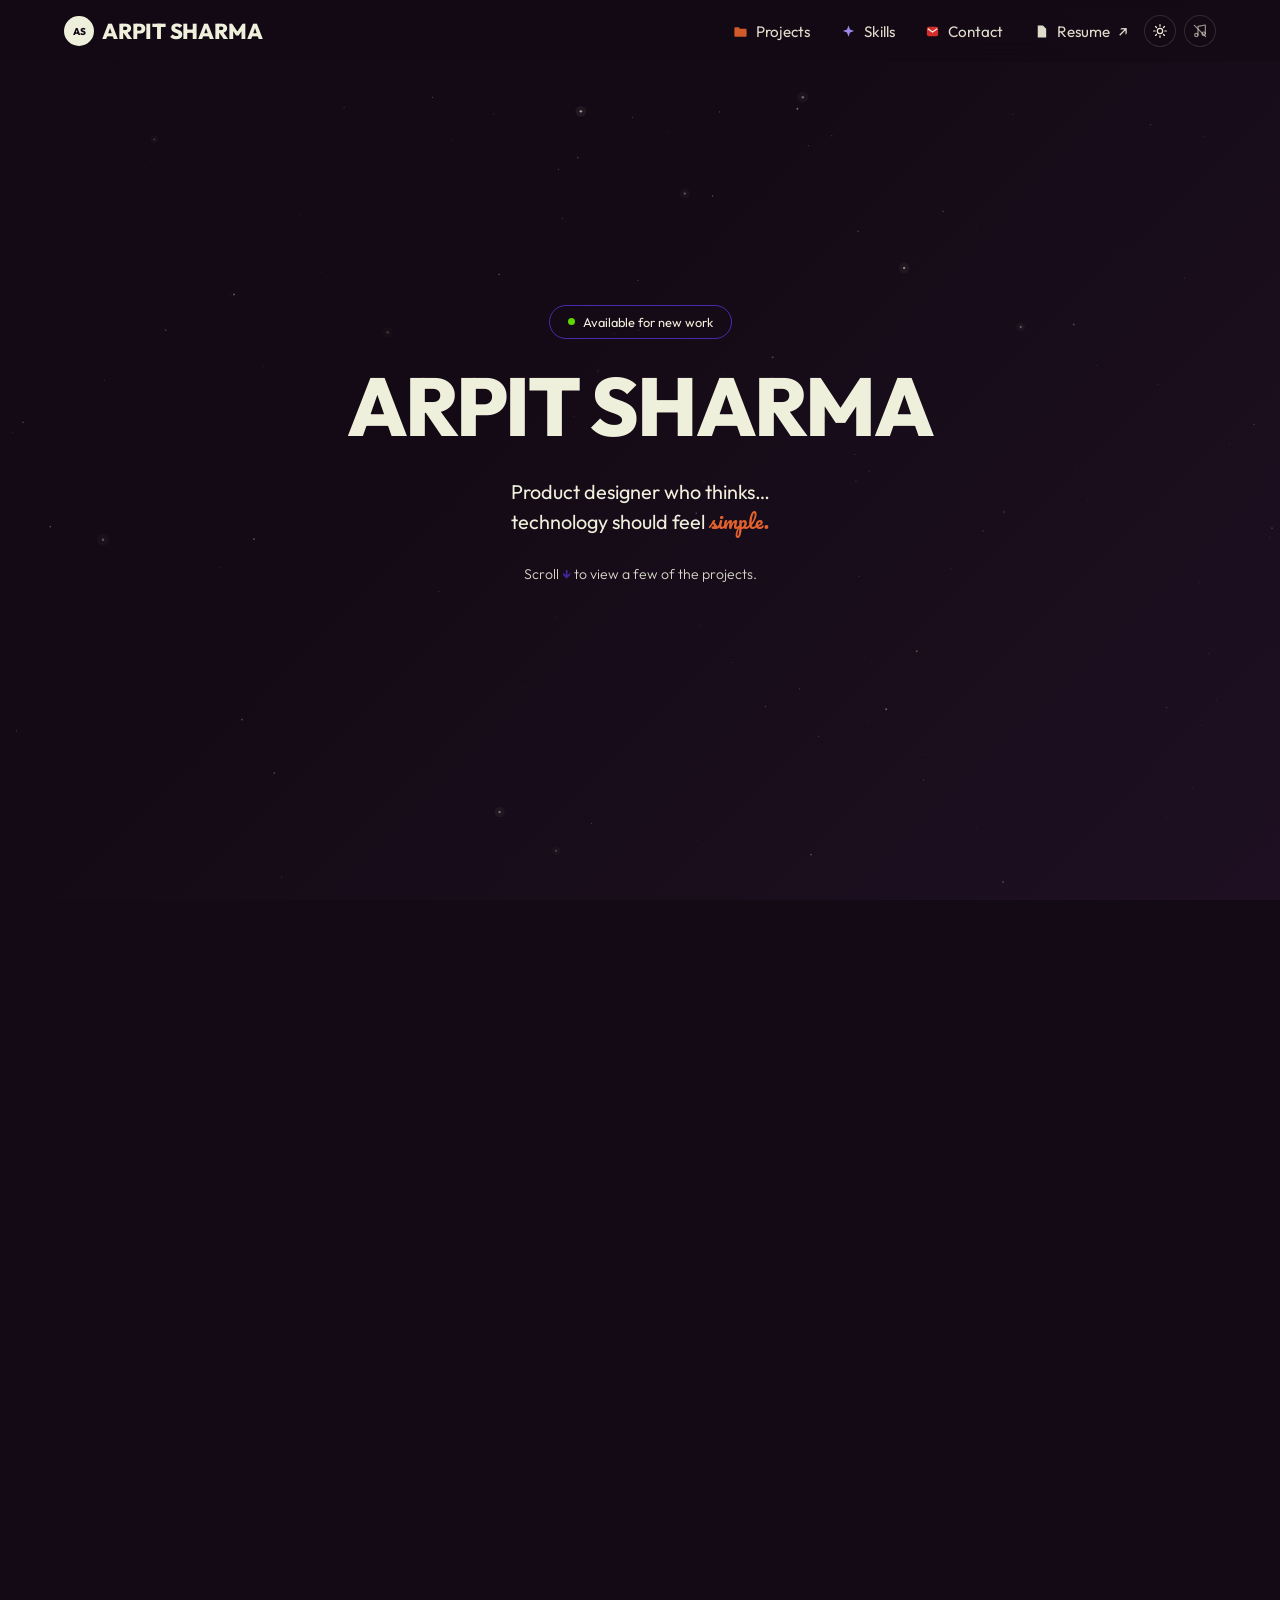
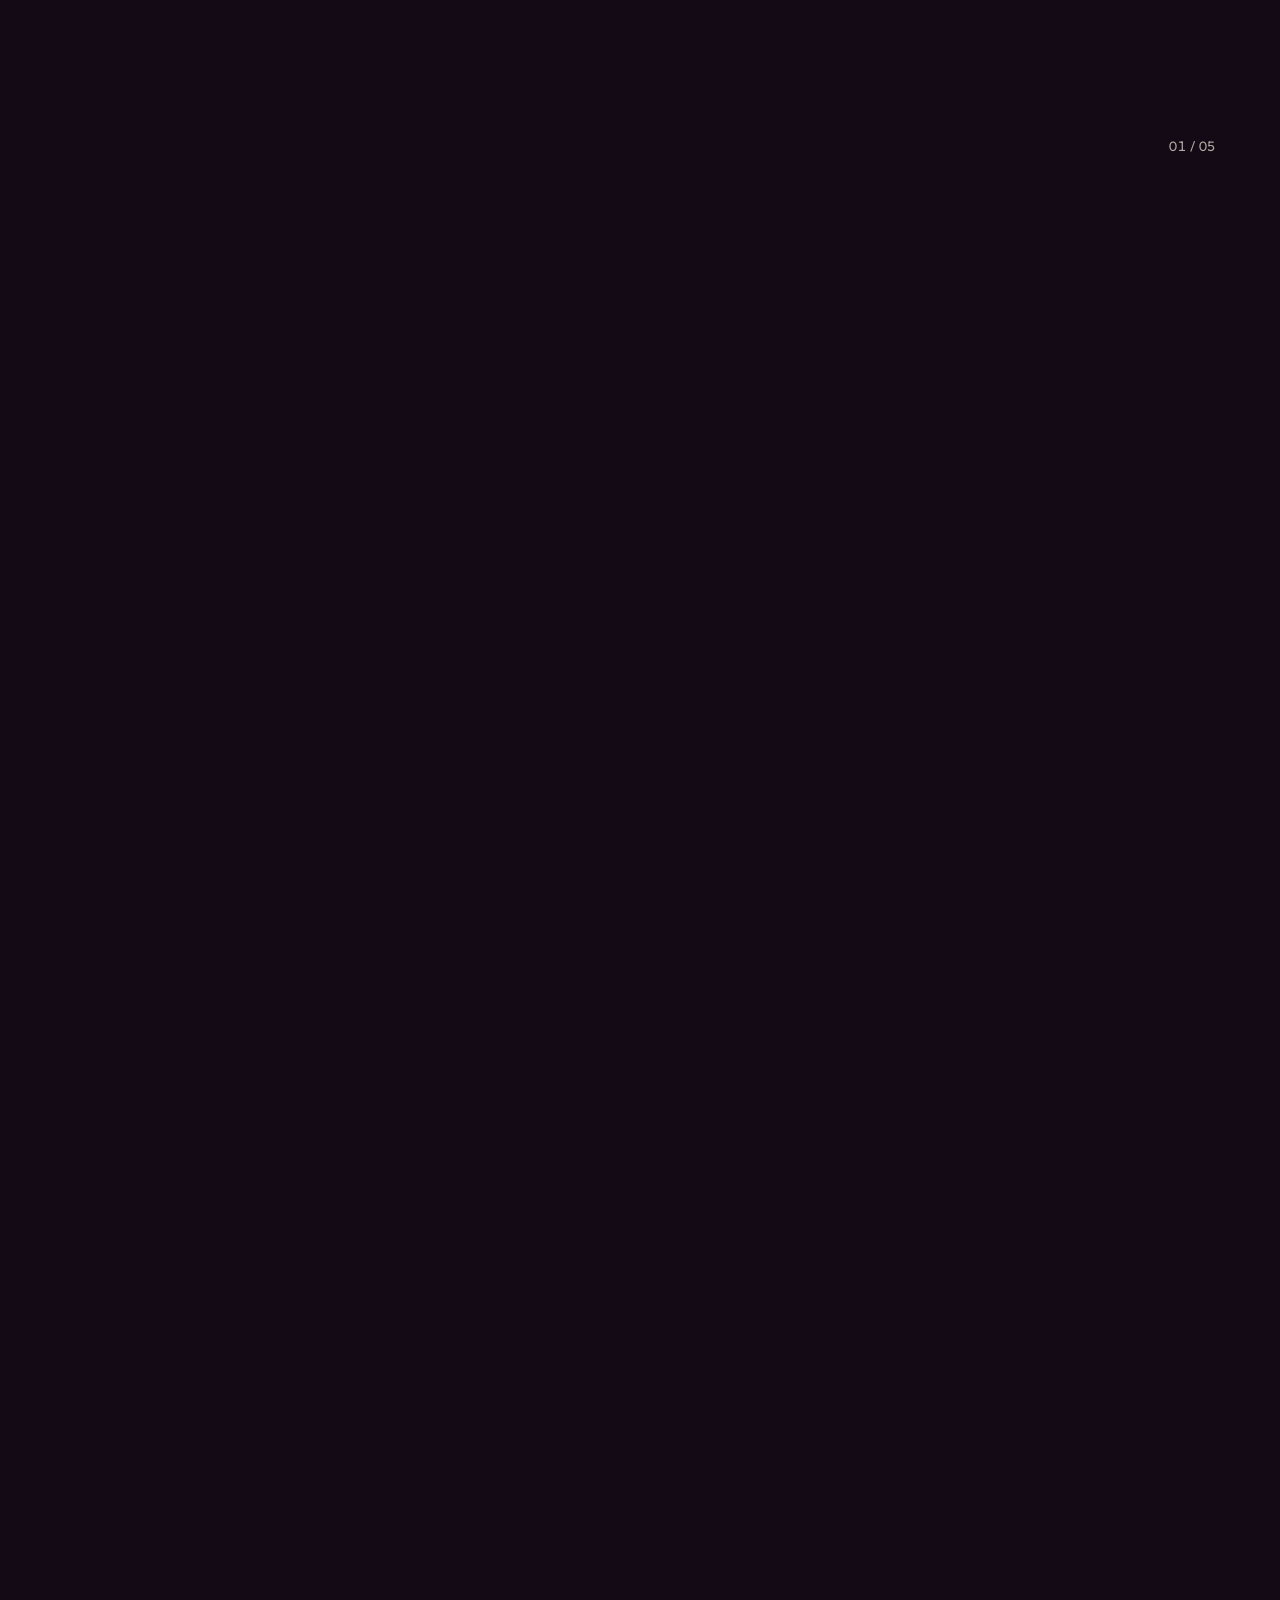
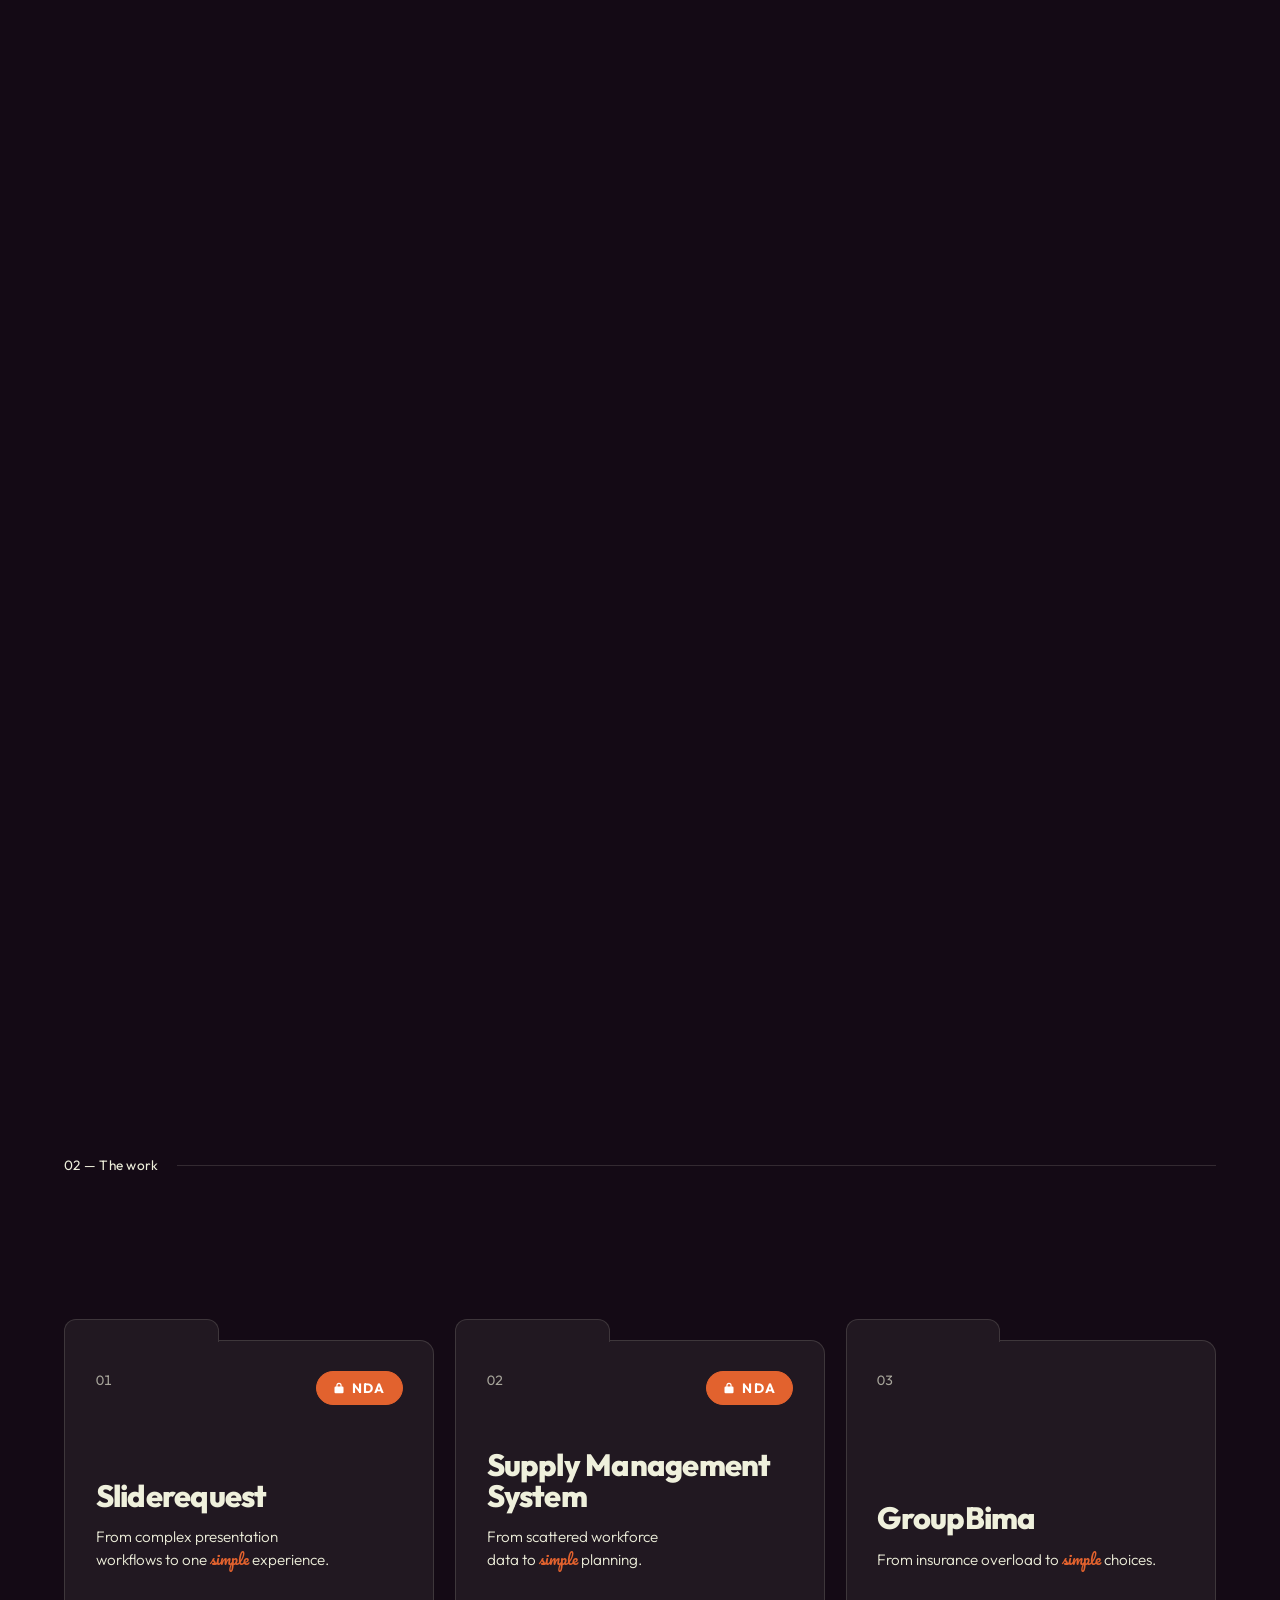
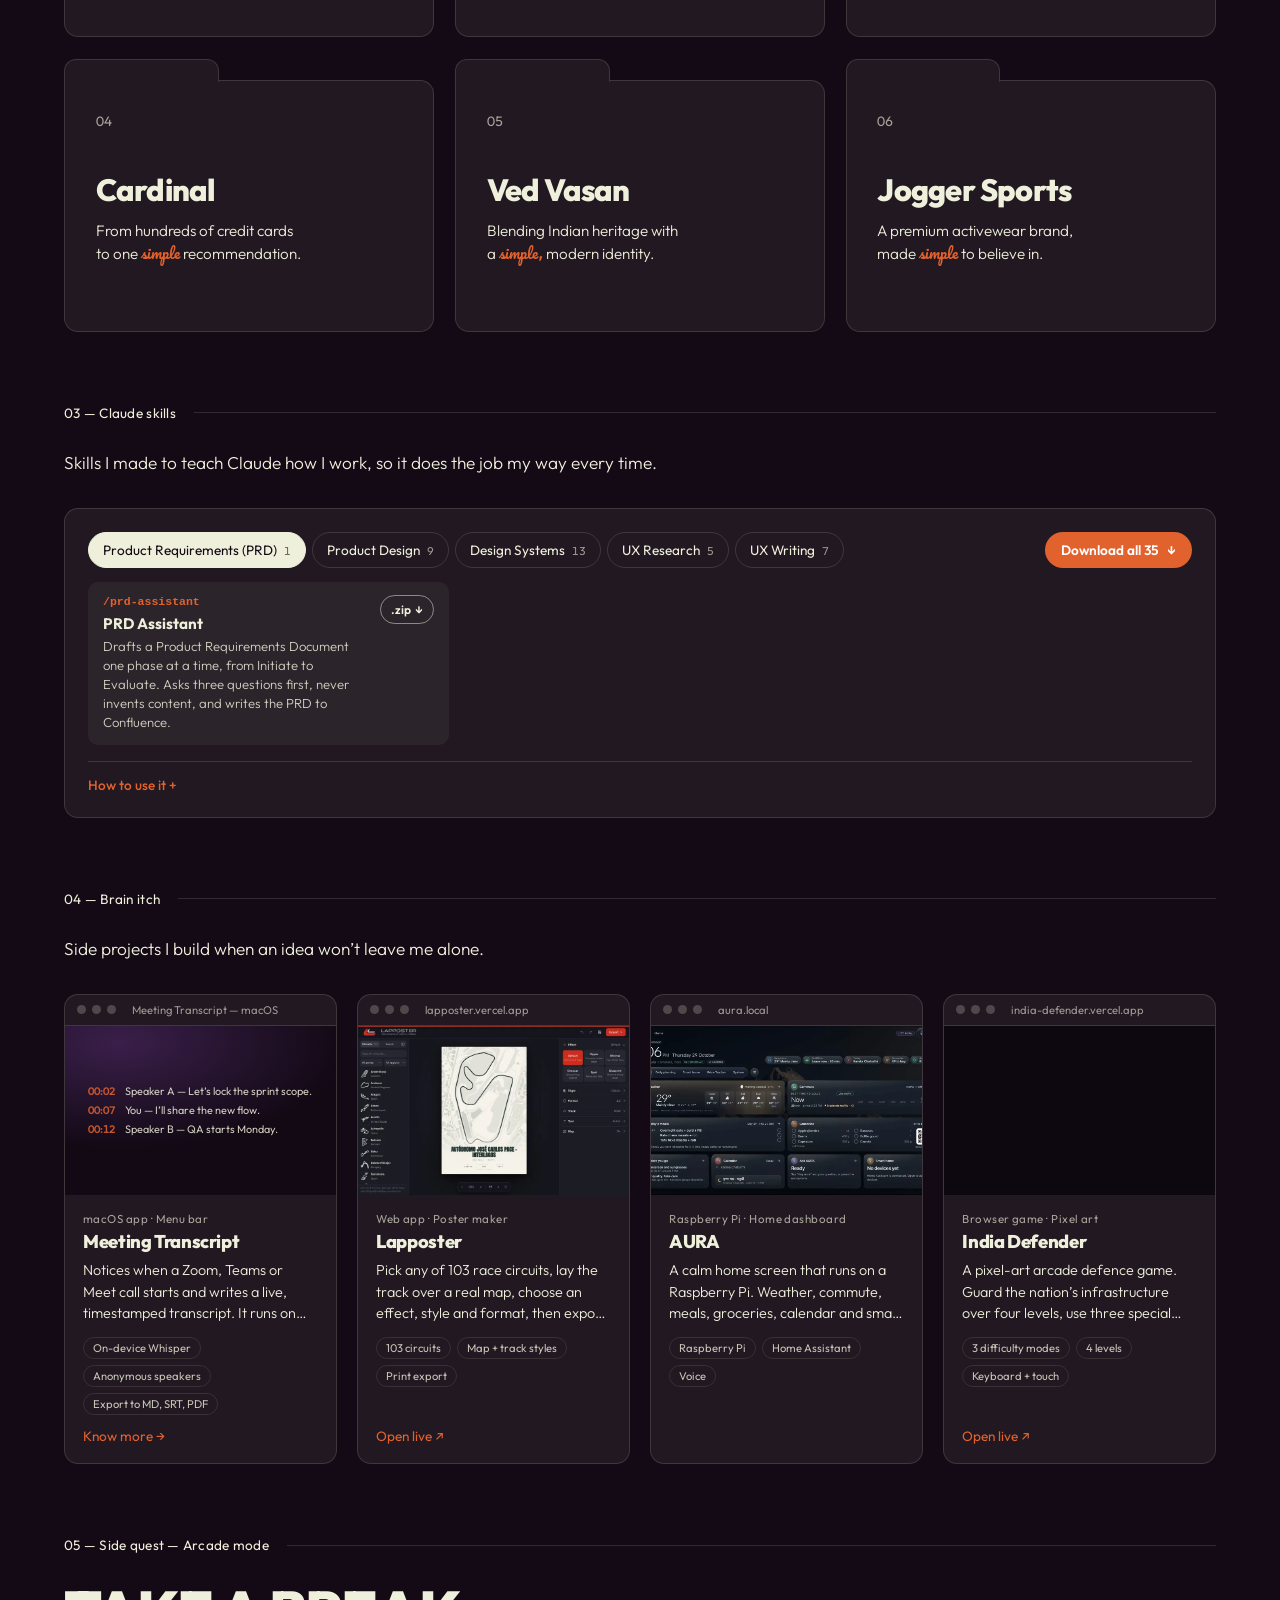
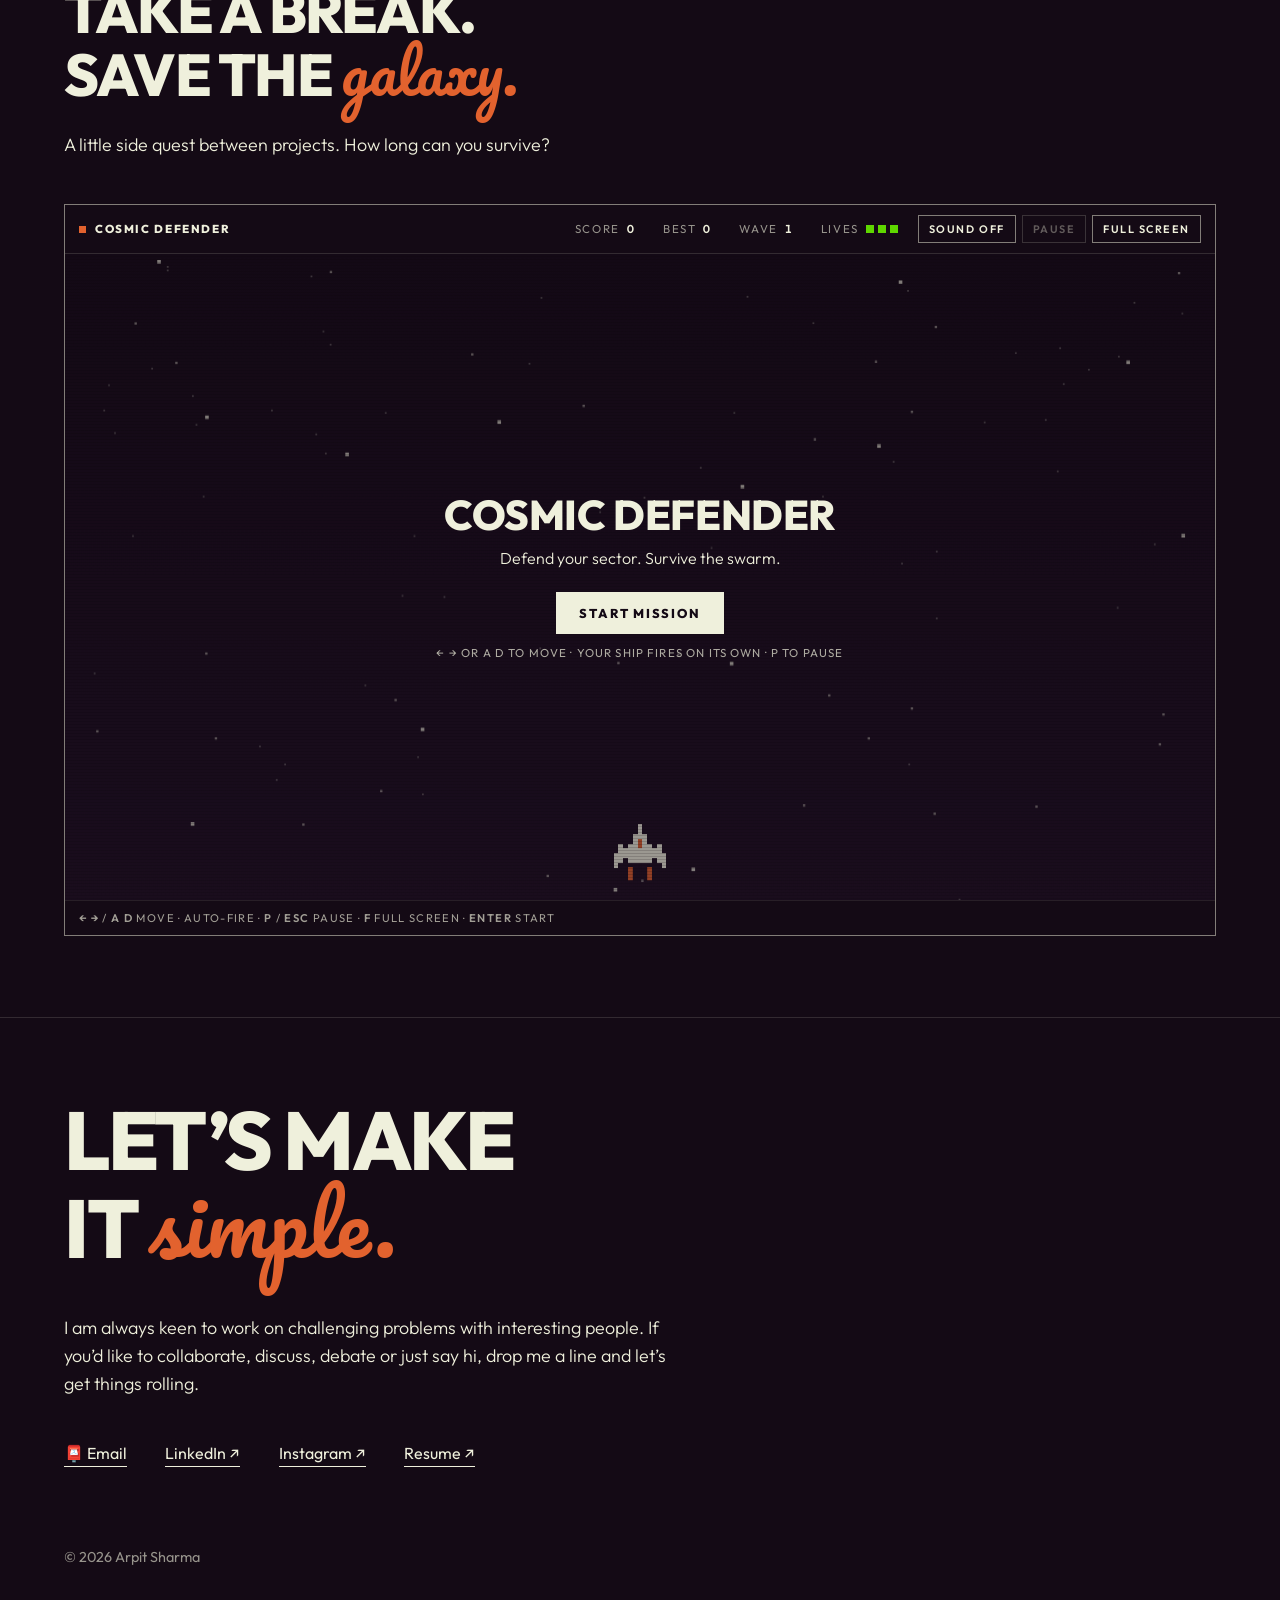
==== commit 29c89f56: "Add Projects and Skills links to the header Shown on every page from 600px up; hidden on phones wher" ====
--- a/index.html
+++ b/index.html
@@ -219,6 +219,7 @@
 .nav__links a { display: inline-flex; align-items: center; gap: 8px; opacity: .92; padding-block: 12px; margin-block: -12px; }   /* bigger tap area, same layout */
 .nav__links a:hover { opacity: 1; }
 .nav__links svg { width: 15px; height: 15px; flex: none; }
+@media (max-width: 599px) { .nav__extra { display: none !important; } }   /* phones: no room beside the name; the sections are a scroll away */
 
 /* ==========================================================================
    5. Hero
@@ -830,6 +831,14 @@
     <span class="brand__mark" data-mark="AS" aria-hidden="true"></span>ARPIT SHARMA
   </a>
   <nav class="nav__links" aria-label="Primary">
+    <a class="nav__extra" href="#work">
+      <svg viewBox="0 0 16 16" aria-hidden="true"><path d="M1.5 4.5A1 1 0 0 1 2.5 3.5h3.6l1.4 1.5h6a1 1 0 0 1 1 1v6.5a1 1 0 0 1-1 1h-11a1 1 0 0 1-1-1z" fill="#e2622e"/></svg>
+      Projects
+    </a>
+    <a class="nav__extra" href="#skills">
+      <svg viewBox="0 0 16 16" aria-hidden="true"><path d="M8 1.5l1.6 4.4L14 7.5l-4.4 1.6L8 13.5 6.4 9.1 2 7.5l4.4-1.6z" fill="#a896ff"/></svg>
+      Skills
+    </a>
     <a href="#contact">
       <svg viewBox="0 0 16 16" aria-hidden="true"><rect x="2" y="3" width="12" height="10" rx="2" fill="#e5322d"/><path d="M3 5l5 3.5L13 5" stroke="#fff" stroke-width="1.2" fill="none"/></svg>
       Contact
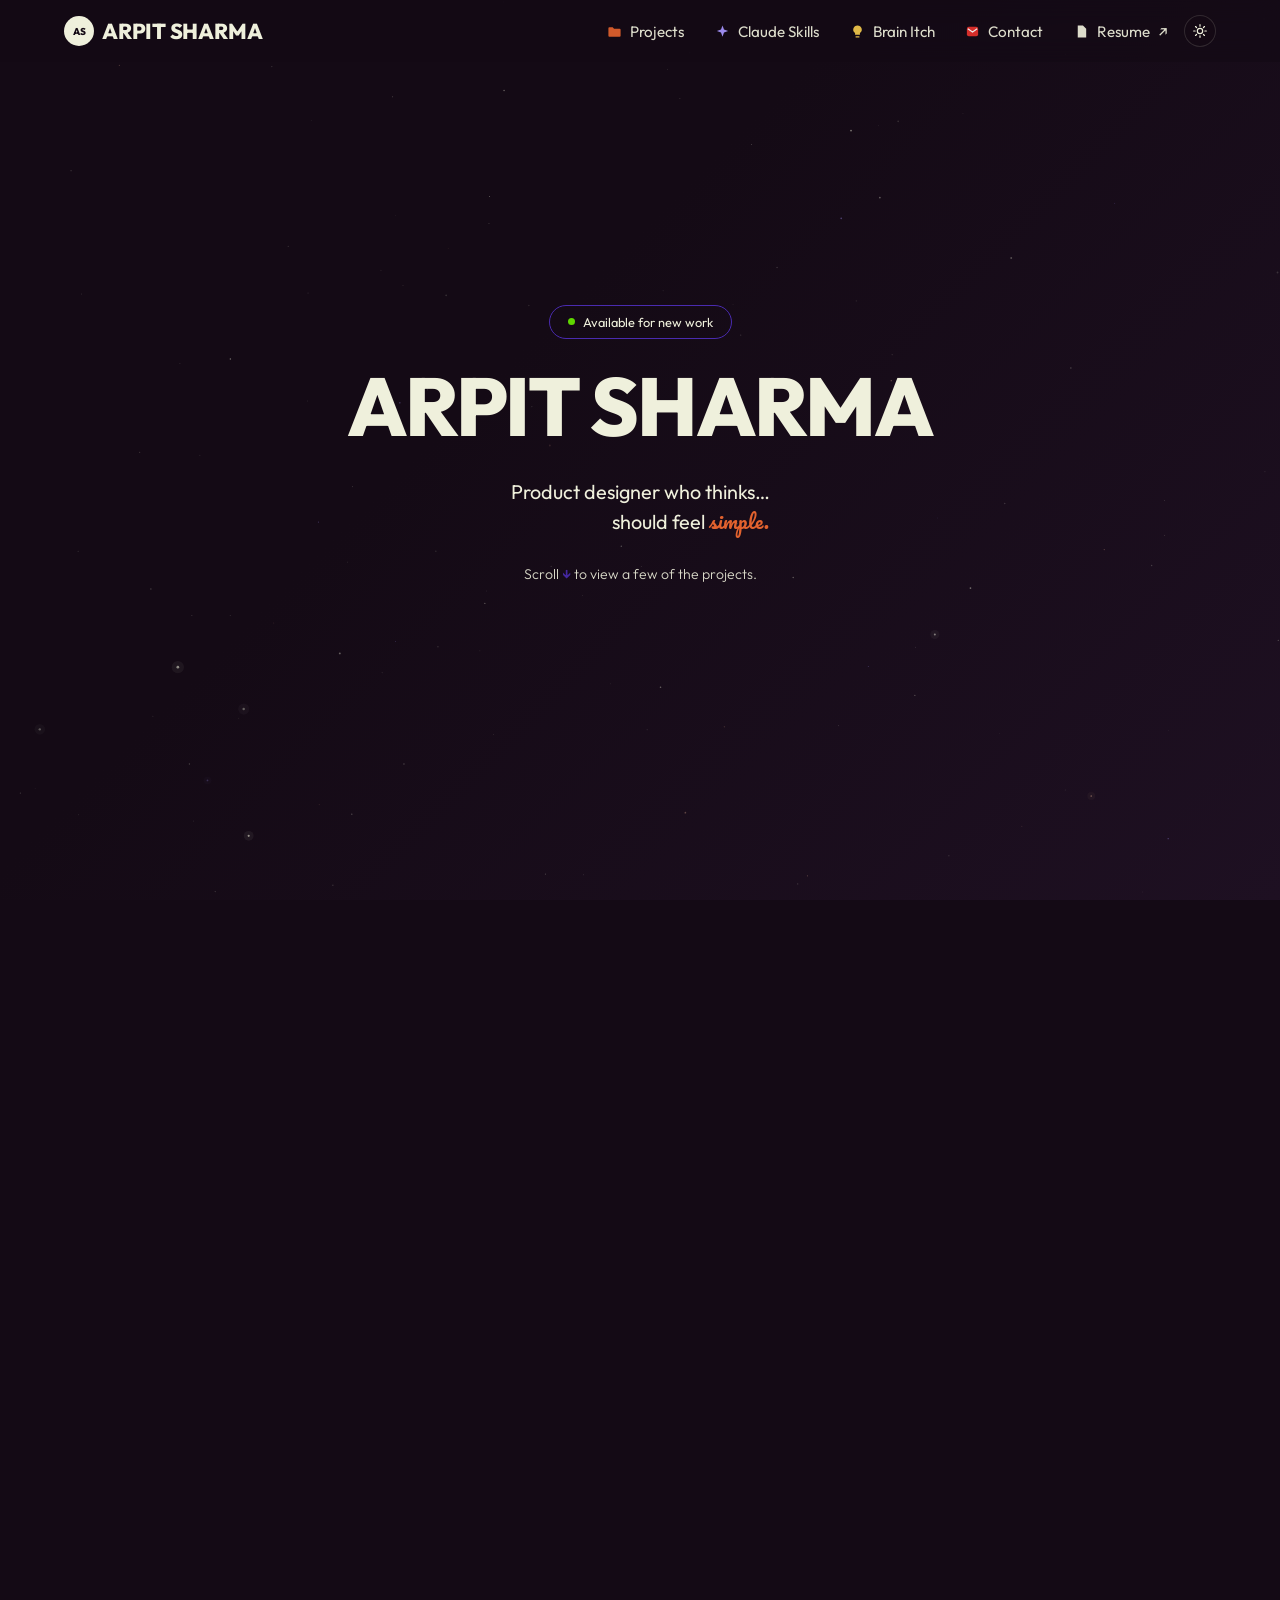
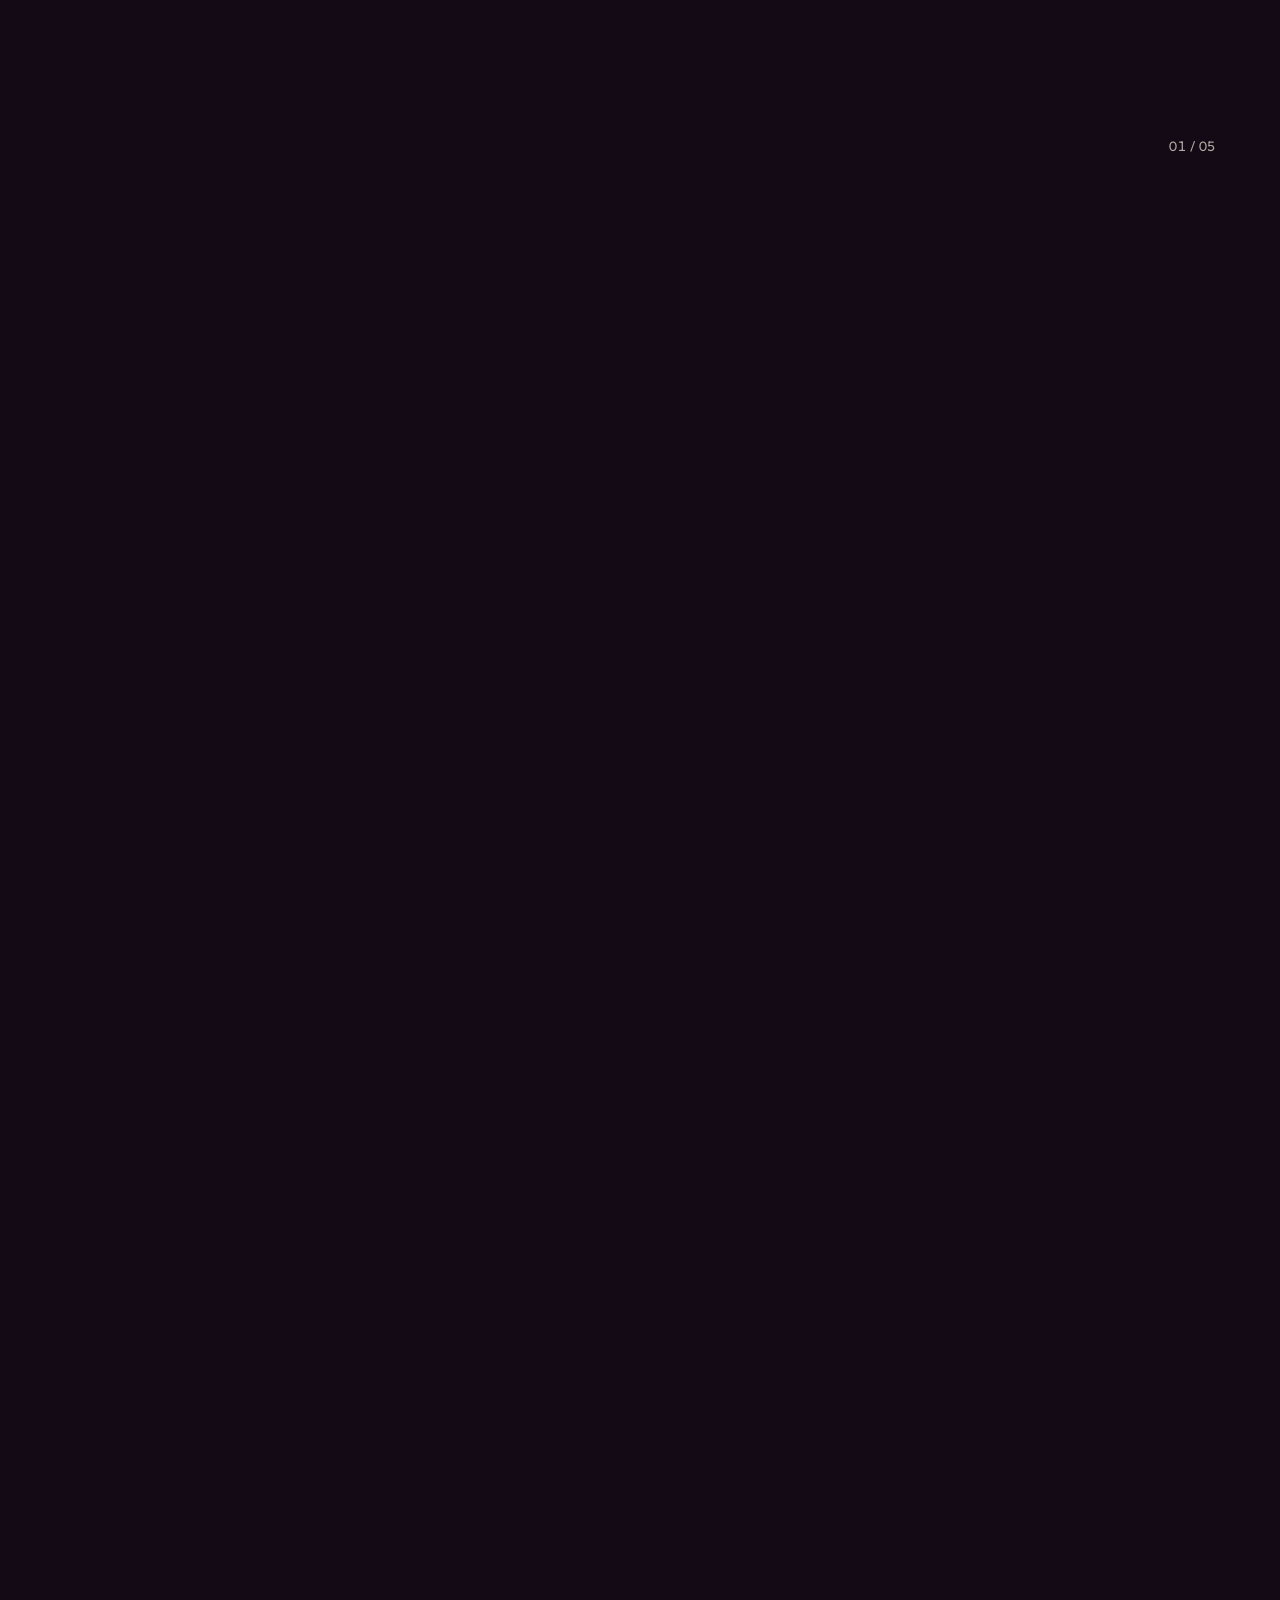
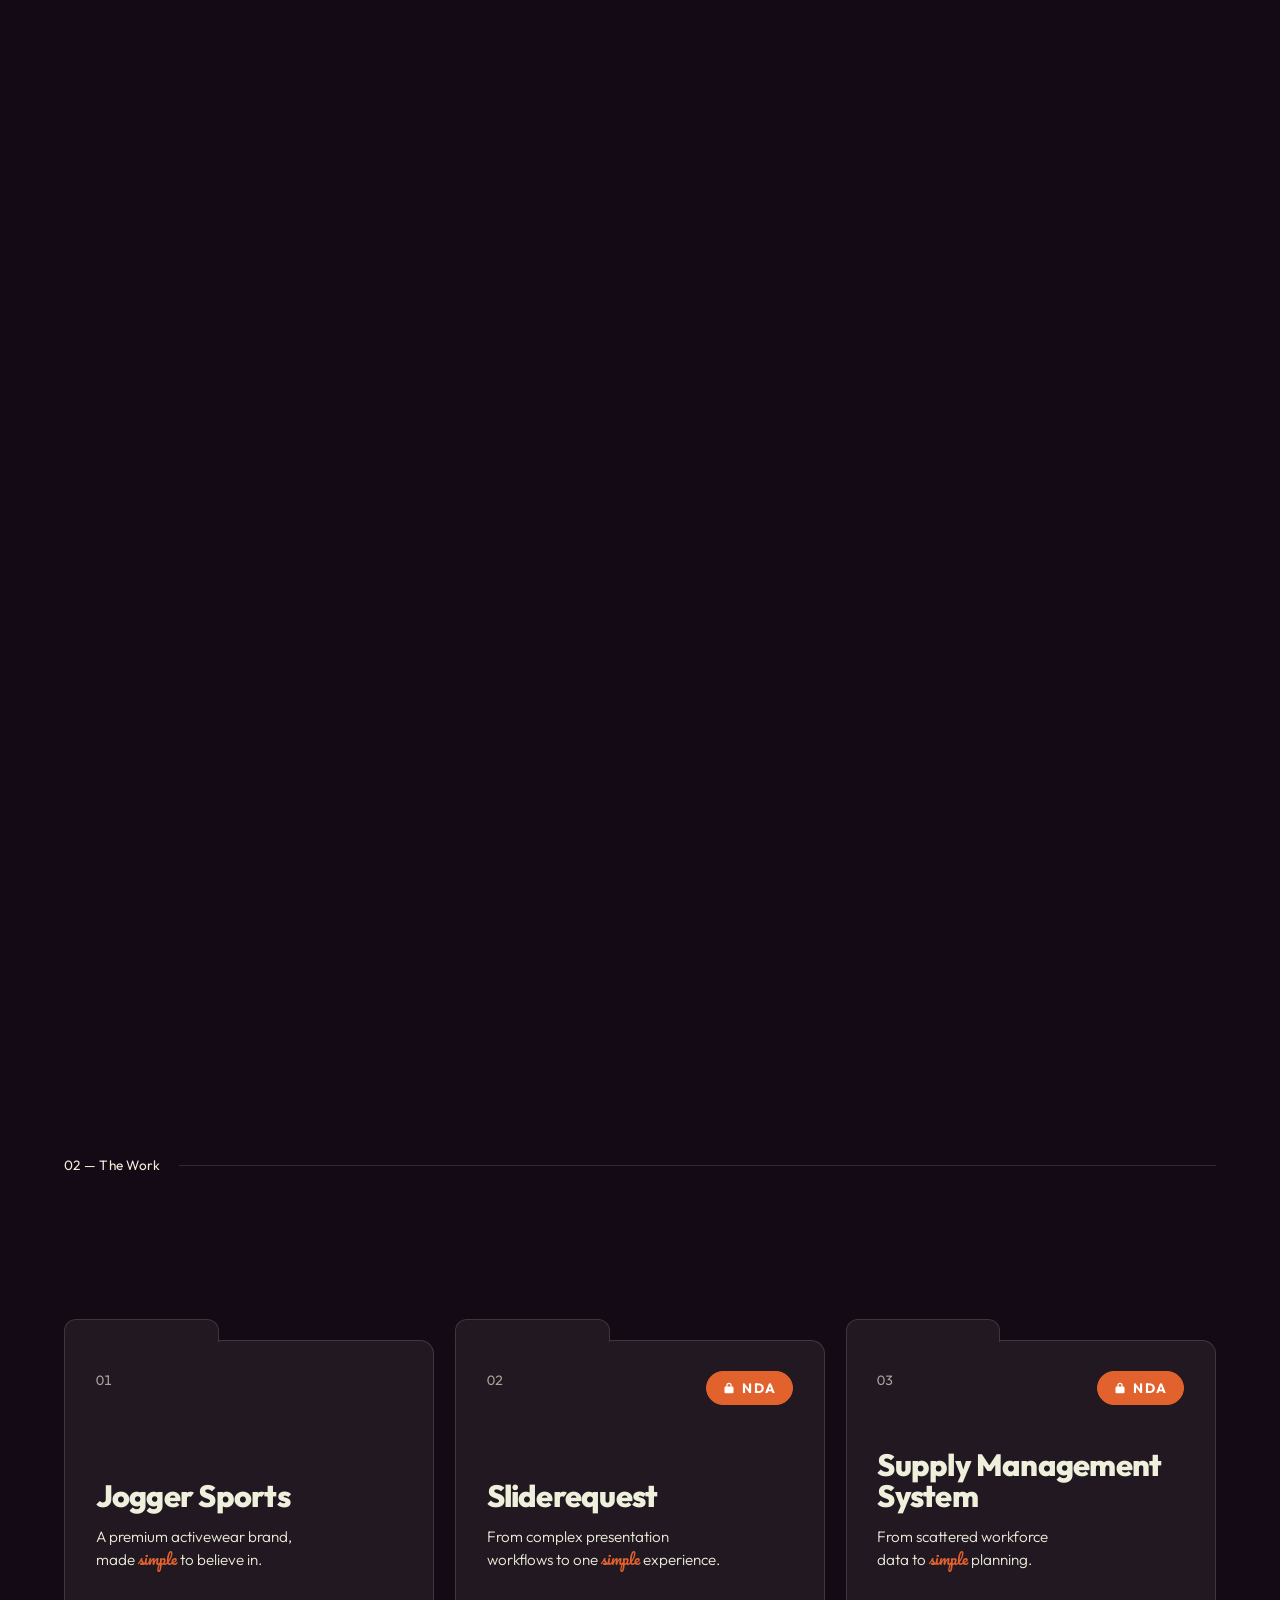
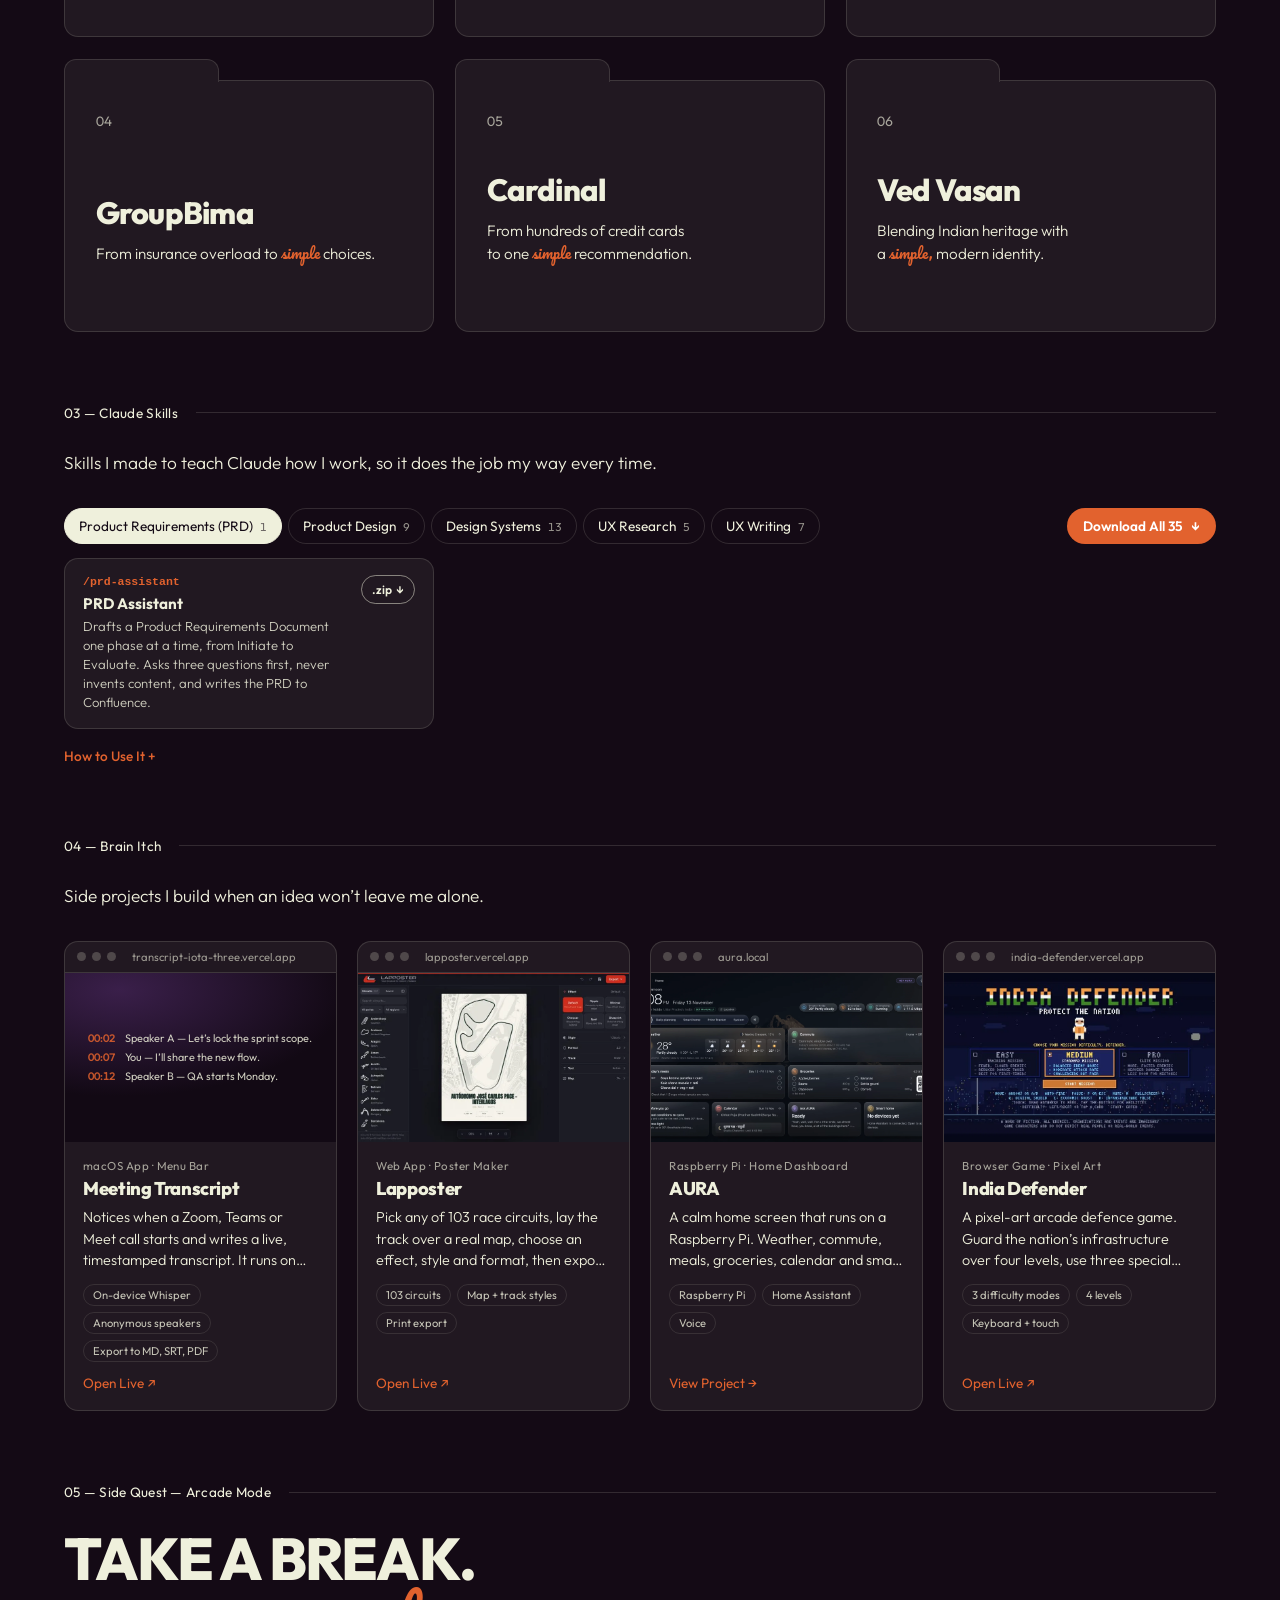
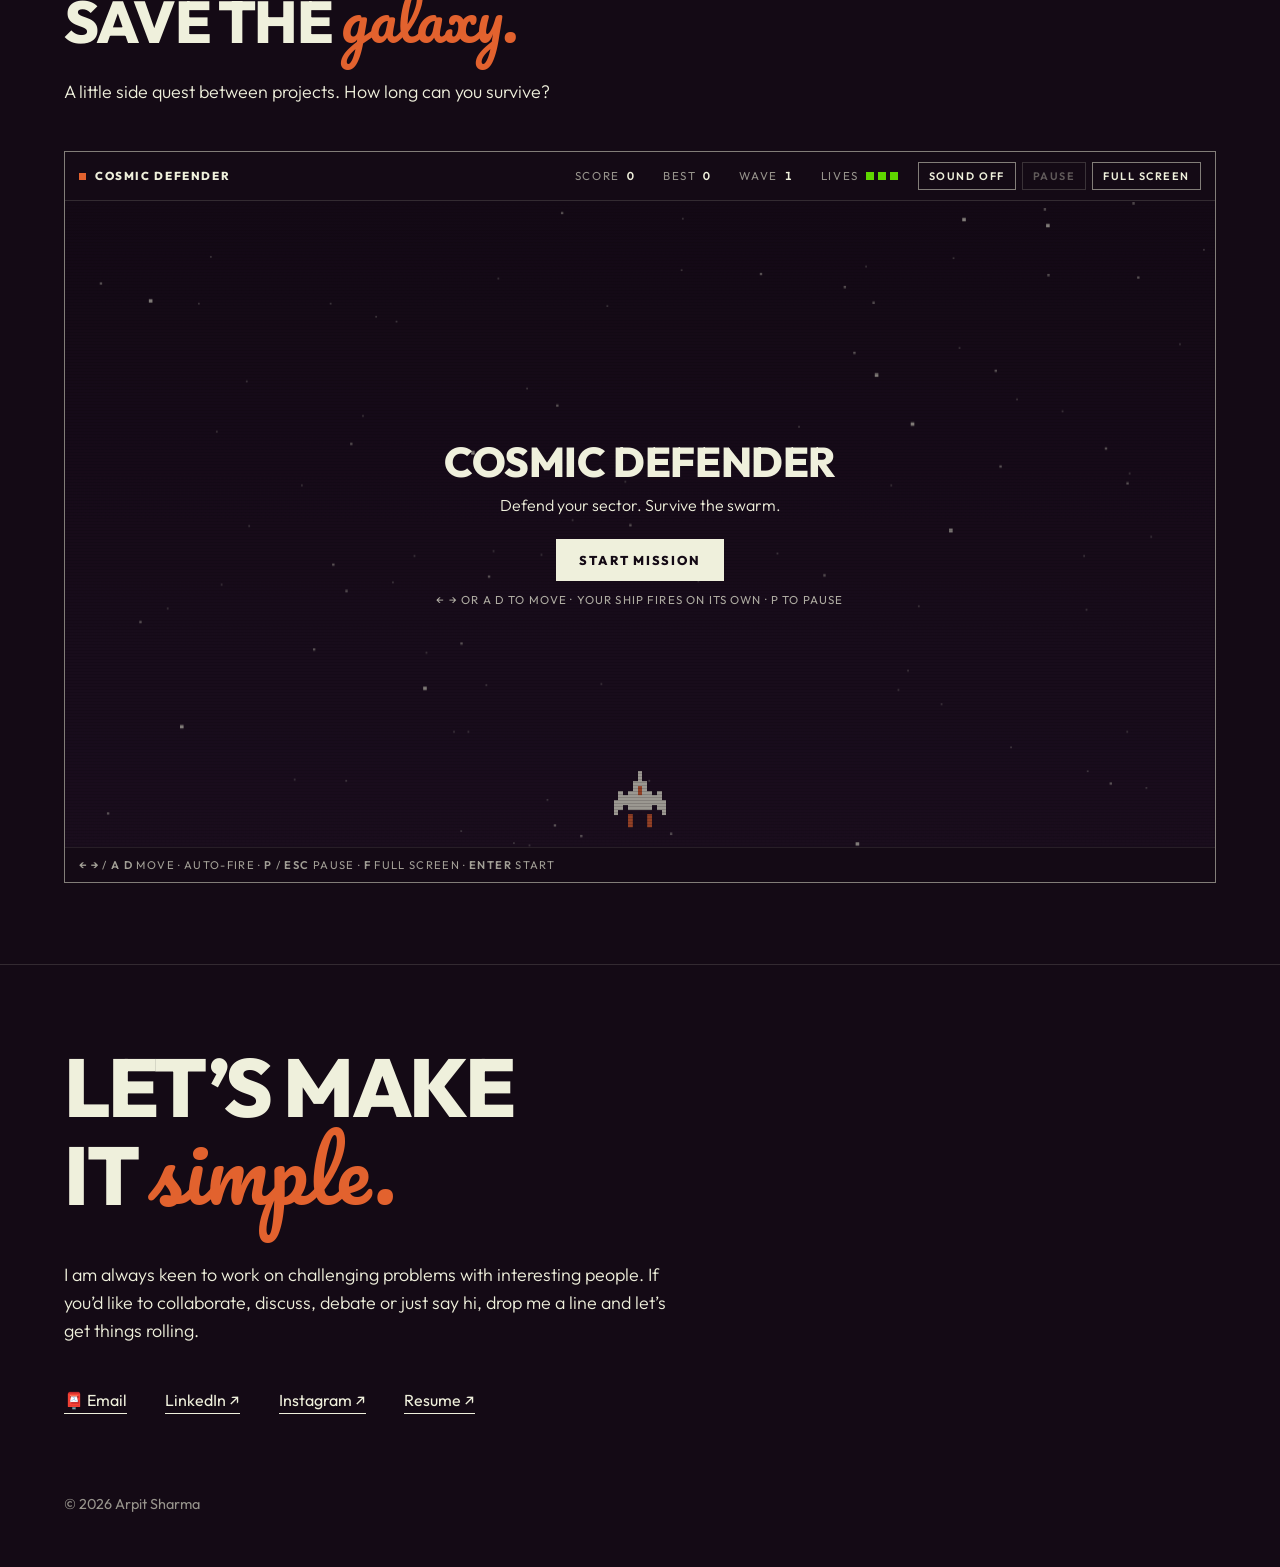
==== commit 238c577b: "Add AURA page; header, labels and light-mode polish; drop music - New AURA detail page with HD scree" ====
--- a/index.html
+++ b/index.html
@@ -219,7 +219,8 @@
 .nav__links a { display: inline-flex; align-items: center; gap: 8px; opacity: .92; padding-block: 12px; margin-block: -12px; }   /* bigger tap area, same layout */
 .nav__links a:hover { opacity: 1; }
 .nav__links svg { width: 15px; height: 15px; flex: none; }
-@media (max-width: 599px) { .nav__extra { display: none !important; } }   /* phones: no room beside the name; the sections are a scroll away */
+@media (max-width: 899px) { .nav__extra { display: none !important; } }
+.nav__links a, .brand { white-space: nowrap; }   /* phones: no room beside the name; the sections are a scroll away */
 
 /* ==========================================================================
    5. Hero
@@ -524,7 +525,7 @@
   .work .badge::before { width: 10px; height: 10px; }
 }
 
-/* Brain itch — each side project is a small app window: screenshot first, detail under it */
+/* Brain Itch — each side project is a small app window: screenshot first, detail under it */
 .itch__grid { display: grid; grid-template-columns: 1fr; gap: var(--grid-gap); }
 @media (min-width: 800px) { .itch__grid { grid-template-columns: 1fr 1fr; } }
 .itch {
@@ -581,10 +582,10 @@
   .itch__grid > .itch { scroll-snap-align: start; }
 }
 
-/* smaller placeholder folders for Claude skills */
+/* smaller placeholder folders for Claude Skills */
 .shelf { padding: 0 var(--edge) 8vh; }
 .shelf__lead { margin: 0 0 32px; max-width: none; text-wrap: balance; font-size: clamp(1rem, 1.35vw, 1.2rem); font-weight: 300; line-height: 1.5; opacity: .8; }
-/* Claude skills — compact tiles, like slash commands */
+/* Claude Skills — compact tiles, like slash commands */
 .skill__cmd { display: flex; align-items: center; justify-content: space-between; gap: 10px; font-size: .75rem; letter-spacing: .04em; }
 .skill__cmd code { padding: 4px 9px; border-radius: 7px; background: rgba(var(--ink-rgb), .08); color: var(--ember); font: 600 .8rem/1.2 ui-monospace, SFMono-Regular, Menlo, monospace; }
 .skill__cmd span { opacity: .6; }
@@ -596,7 +597,15 @@
 .kit__bar .kit__tabs { flex: 1; min-width: 0; margin: 0; }
 .kit__bar .kit__all { flex: none; padding: 9px 16px; font-size: .85rem; }
 @media (max-width: 699px) { .kit__bar { flex-direction: column; align-items: stretch; } .kit__bar .kit__all { align-self: flex-start; } }
-.kit > .skill__how { margin-top: 16px; padding-top: 14px; border-top: 1px solid var(--hair); }
+.kit > .skill__how { margin-top: 18px; padding-top: 0; border-top: 0; }
+/* light mode: cards sit on the cream page as clean white surfaces, not a grey mix */
+:root[data-theme="light"] .project { --folder: #fffdf9; }
+:root[data-theme="light"] :is(.project, .itch, .kit__list li) { border-color: rgba(28, 15, 30, .1); box-shadow: 0 1px 2px rgba(28, 15, 30, .04), 0 10px 30px -12px rgba(28, 15, 30, .14); }
+:root[data-theme="light"] :is(.itch, .kit__list li) { background: #fffdf9; }
+:root[data-theme="light"] .itch__bar { background: #f6f1e7; }
+:root[data-theme="light"] .kit__list li:hover { border-color: rgba(28, 15, 30, .28); }
+:root[data-theme="light"] .itch__chips li { border-color: rgba(28, 15, 30, .14); background: #f8f3ea; }
+:root[data-theme="light"] a.project:is(:hover, :focus-visible), :root[data-theme="light"] a.itch:is(:hover, :focus-visible) { box-shadow: 0 2px 4px rgba(28, 15, 30, .05), 0 18px 40px -14px rgba(28, 15, 30, .22); }
 /* library tabs: one category at a time */
 .kit__tabs { display: flex; gap: 6px; margin: 18px 0 0; overflow-x: auto; scrollbar-width: none; }
 .kit__tabs::-webkit-scrollbar { display: none; }
@@ -610,12 +619,12 @@
 .kit__panel .kit__list { margin-top: 12px; }
 .kit__cat { display: inline-flex; align-items: center; gap: 6px; font-size: .85rem; font-weight: 600; color: var(--ember); }
 .kit__cat:hover { text-decoration: underline; text-underline-offset: 3px; }
-.kit { margin-top: var(--grid-gap); padding: clamp(16px, 1.8vw, 24px); border: 1px solid var(--hair); border-radius: 14px; background: color-mix(in srgb, var(--bg) 94%, var(--cream)); }
+.kit { margin-top: 4px; }   /* no outer box: tabs and skill cards sit straight on the page */
 .kit__all { display: inline-flex; align-items: center; gap: 8px; padding: 11px 18px; border-radius: 999px; background: var(--ember); color: #fff; font-weight: 600; font-size: .92rem; white-space: nowrap; transition: filter .25s ease; }
 .kit__all:hover { filter: brightness(1.08); }
-.kit__list { display: grid; grid-template-columns: repeat(auto-fill, minmax(260px, 1fr)); gap: 10px; margin: 18px 0 0; padding: 0; list-style: none; }
+.kit__list { display: grid; grid-template-columns: repeat(auto-fill, minmax(260px, 1fr)); gap: var(--grid-gap); margin: 18px 0 0; padding: 0; list-style: none; }
 @media (min-width: 1100px) { .kit__list { grid-template-columns: repeat(3, 1fr); } }   /* 9 skills = three even rows */
-.kit__list li { display: flex; align-items: flex-start; justify-content: space-between; gap: 12px; padding: 12px 14px; border: 1px solid transparent; border-radius: 10px; background: rgba(var(--ink-rgb), .05); transition: border-color .25s ease; }
+.kit__list li { display: flex; align-items: flex-start; justify-content: space-between; gap: 12px; padding: 16px 18px; border: 1px solid var(--hair); border-radius: 14px; background: color-mix(in srgb, var(--bg) 94%, var(--cream)); transition: border-color .25s ease; }
 .kit__list li:hover { border-color: var(--hair-strong); }
 .kit__list li > div { display: grid; gap: 4px; min-width: 0; }
 .kit__list code { justify-self: start; color: var(--ember); font: 600 .72rem/1.3 ui-monospace, SFMono-Regular, Menlo, monospace; overflow-wrap: anywhere; }
@@ -640,7 +649,7 @@
 .skill__how code { padding: 1px 5px; border-radius: 5px; background: rgba(var(--ink-rgb), .08); font-size: .8em; overflow-wrap: anywhere; }
 
 /* ==========================================================================
-   9b. Side quest — the arcade game (logic in assets/game.js)
+   9b. Side Quest — the arcade game (logic in assets/game.js)
    The panel is a small dark "cabinet" in both themes, so it pins the dark
    tokens for everything inside it.
    ========================================================================== */
@@ -837,7 +846,11 @@
     </a>
     <a class="nav__extra" href="#skills">
       <svg viewBox="0 0 16 16" aria-hidden="true"><path d="M8 1.5l1.6 4.4L14 7.5l-4.4 1.6L8 13.5 6.4 9.1 2 7.5l4.4-1.6z" fill="#a896ff"/></svg>
-      Skills
+      Claude Skills
+    </a>
+    <a class="nav__extra" href="#brain-itch">
+      <svg viewBox="0 0 16 16" aria-hidden="true"><path d="M8 1.5a4.5 4.5 0 0 0-2.6 8.2V11.5h5.2V9.7A4.5 4.5 0 0 0 8 1.5zM6 13h4v1.5H6z" fill="#f2c94c"/></svg>
+      Brain Itch
     </a>
     <a href="#contact">
       <svg viewBox="0 0 16 16" aria-hidden="true"><rect x="2" y="3" width="12" height="10" rx="2" fill="#e5322d"/><path d="M3 5l5 3.5L13 5" stroke="#fff" stroke-width="1.2" fill="none"/></svg>
@@ -866,7 +879,7 @@
   <section class="idea" id="idea" aria-labelledby="idea-statement">
     <div class="idea__stage">
       <div class="idea__glow" aria-hidden="true"></div>
-      <p class="idea__tag">01 — The idea</p>
+      <p class="idea__tag">01 — The Idea</p>
       <div class="idea__words" aria-hidden="true"></div>
       <svg class="idea__graph" aria-hidden="true"></svg>
 
@@ -897,14 +910,24 @@
 
   <!-- 02 — The work -->
   <section class="work" id="work" aria-label="Selected work">
-    <p class="chapter reveal">02 — The work</p>
+    <p class="chapter reveal">02 — The Work</p>
     <h2 class="work__title display reveal">A few things I’ve made <span class="script">simple.</span></h2>
 
     <div class="work__grid folders">
+      <a class="project reveal" href="jogger.html">
+        <div class="project__top">
+          <span class="project__index">01</span>
+        </div>
+        <div class="project__body">
+          <h3 class="project__title">Jogger Sports</h3>
+          <p class="project__story">A premium activewear brand, made <span class="script">simple</span> to believe in.</p>
+        </div>
+        <span class="project__cta">View Project</span>
+      </a>
       <!-- Under NDA: no link, no "View project" -->
       <article class="project project--nda reveal">
         <div class="project__top">
-          <span class="project__index">01</span>
+          <span class="project__index">02</span>
           <span class="badge" title="Covered by a non-disclosure agreement">NDA</span>
         </div>
         <div class="project__body">
@@ -915,7 +938,7 @@
 
       <article class="project project--nda reveal">
         <div class="project__top">
-          <span class="project__index">02</span>
+          <span class="project__index">03</span>
           <span class="badge" title="Covered by a non-disclosure agreement">NDA</span>
         </div>
         <div class="project__body">
@@ -926,53 +949,43 @@
 
       <a class="project reveal" href="groupbima.html">
         <div class="project__top">
-          <span class="project__index">03</span>
+          <span class="project__index">04</span>
         </div>
         <div class="project__body">
           <h3 class="project__title">GroupBima</h3>
           <p class="project__story">From insurance overload to <span class="script">simple</span> choices.</p>
         </div>
-        <span class="project__cta">View project</span>
+        <span class="project__cta">View Project</span>
       </a>
 
       <a class="project reveal" href="cardinal.html">
         <div class="project__top">
-          <span class="project__index">04</span>
+          <span class="project__index">05</span>
         </div>
         <div class="project__body">
           <h3 class="project__title">Cardinal</h3>
           <p class="project__story">From hundreds of credit cards to one <span class="script">simple</span> recommendation.</p>
         </div>
-        <span class="project__cta">View project</span>
+        <span class="project__cta">View Project</span>
       </a>
 
       <a class="project reveal" href="vedvasan.html">
         <div class="project__top">
-          <span class="project__index">05</span>
+          <span class="project__index">06</span>
         </div>
         <div class="project__body">
           <h3 class="project__title">Ved Vasan</h3>
           <p class="project__story">Blending Indian heritage with a <span class="script">simple,</span> modern identity.</p>
         </div>
-        <span class="project__cta">View project</span>
+        <span class="project__cta">View Project</span>
       </a>
 
-      <a class="project reveal" href="jogger.html">
-        <div class="project__top">
-          <span class="project__index">06</span>
-        </div>
-        <div class="project__body">
-          <h3 class="project__title">Jogger Sports</h3>
-          <p class="project__story">A premium activewear brand, made <span class="script">simple</span> to believe in.</p>
-        </div>
-        <span class="project__cta">View project</span>
-      </a>
     </div>
   </section>
 
   <!-- ░░ CLAUDE SKILLS — skill library with category tabs ░░ -->
   <section class="shelf" id="skills" aria-labelledby="skills-title">
-    <p class="chapter reveal" id="skills-title">03 — Claude skills</p>
+    <p class="chapter reveal" id="skills-title">03 — Claude Skills</p>
     <p class="shelf__lead reveal">Skills I made to teach Claude how I work, so it does the job my way every time.</p>
     <div class="kit reveal">
       <div class="kit__bar">
@@ -983,7 +996,7 @@
         <button type="button" role="tab" id="kt-ux-research" aria-controls="kp-ux-research" aria-selected="false" tabindex="-1">UX Research <small>5</small></button>
         <button type="button" role="tab" id="kt-ux-writing" aria-controls="kp-ux-writing" aria-selected="false" tabindex="-1">UX Writing <small>7</small></button>
       </div>
-        <a class="kit__all" href="assets/skills/all-skills.zip" download>Download all 35 <span aria-hidden="true">↓</span></a>
+        <a class="kit__all" href="assets/skills/all-skills.zip" download>Download All 35 <span aria-hidden="true">↓</span></a>
       </div>
       <div class="kit__panel" role="tabpanel" id="kp-prd" aria-labelledby="kt-prd">
         <ul class="kit__list">
@@ -994,7 +1007,7 @@
         </ul>
       </div>
       <div class="kit__panel" role="tabpanel" id="kp-product-design" aria-labelledby="kt-product-design" hidden>
-        <a class="kit__cat" href="assets/skills/product-design.zip" download>Download all 9 Product Design skills <span aria-hidden="true">↓</span></a>
+        <a class="kit__cat" href="assets/skills/product-design.zip" download>Download All 9 Product Design Skills <span aria-hidden="true">↓</span></a>
         <ul class="kit__list">
           <li>
             <div><code>/product-designer-insights</code><b>Product Designer Insights</b><span>Turns PRDs, research and feedback into traceable design insights, each linked to its source.</span></div>
@@ -1035,7 +1048,7 @@
         </ul>
       </div>
       <div class="kit__panel" role="tabpanel" id="kp-design-systems" aria-labelledby="kt-design-systems" hidden>
-        <a class="kit__cat" href="assets/skills/design-systems.zip" download>Download all 13 Design Systems skills <span aria-hidden="true">↓</span></a>
+        <a class="kit__cat" href="assets/skills/design-systems.zip" download>Download All 13 Design Systems Skills <span aria-hidden="true">↓</span></a>
         <ul class="kit__list">
           <li>
             <div><code>/visual-review</code><b>Visual Review</b><span>Finds broken components, missing tokens, style overrides and spacing issues, then suggests fixes.</span></div>
@@ -1092,7 +1105,7 @@
         </ul>
       </div>
       <div class="kit__panel" role="tabpanel" id="kp-ux-research" aria-labelledby="kt-ux-research" hidden>
-        <a class="kit__cat" href="assets/skills/ux-research.zip" download>Download all 5 UX Research skills <span aria-hidden="true">↓</span></a>
+        <a class="kit__cat" href="assets/skills/ux-research.zip" download>Download All 5 UX Research Skills <span aria-hidden="true">↓</span></a>
         <ul class="kit__list">
           <li>
             <div><code>/feature-request-insights</code><b>Feature Request Insights</b><span>Turns raw customer feature requests into patterns, friction points and prioritised needs.</span></div>
@@ -1117,7 +1130,7 @@
         </ul>
       </div>
       <div class="kit__panel" role="tabpanel" id="kp-ux-writing" aria-labelledby="kt-ux-writing" hidden>
-        <a class="kit__cat" href="assets/skills/ux-writing.zip" download>Download all 7 UX Writing skills <span aria-hidden="true">↓</span></a>
+        <a class="kit__cat" href="assets/skills/ux-writing.zip" download>Download All 7 UX Writing Skills <span aria-hidden="true">↓</span></a>
         <ul class="kit__list">
           <li>
             <div><code>/ux-copy-first-drafts</code><b>UX Copy First Drafts</b><span>Writes first drafts of UI copy with before/after examples and reasons.</span></div>
@@ -1150,7 +1163,7 @@
         </ul>
       </div>
       <details class="skill__how">
-            <summary>How to use it</summary>
+            <summary>How to Use It</summary>
             <ol>
               <li>Download everything, one category, or one skill with its <b>.zip ↓</b> button.</li>
               <li><b>Claude Code:</b> unzip the skill folders into <code>~/.claude/skills/</code>.<br><b>Claude app:</b> upload a single skill’s zip in Settings › Skills.</li>
@@ -1162,51 +1175,52 @@
 
   <!-- ░░ BRAIN ITCH — side projects, shown as small app windows ░░ -->
   <section class="shelf" id="brain-itch" aria-labelledby="brain-itch-title">
-    <p class="chapter reveal" id="brain-itch-title">04 — Brain itch</p>
+    <p class="chapter reveal" id="brain-itch-title">04 — Brain Itch</p>
     <p class="shelf__lead reveal">Side projects I build when an idea won’t leave me alone.</p>
     <div class="itch__grid folders">
-      <a class="itch reveal" href="transcript.html">
-        <div class="itch__window"><span class="itch__bar" aria-hidden="true"><i></i><i></i><i></i><small>Meeting Transcript — macOS</small></span>
+      <a class="itch reveal" href="https://transcript-iota-three.vercel.app/" target="_blank" rel="noopener">
+        <div class="itch__window"><span class="itch__bar" aria-hidden="true"><i></i><i></i><i></i><small>transcript-iota-three.vercel.app</small></span>
           <div class="itch__media"><span class="itch__app"><img src="assets/images/brain-itch/transcript-icon.webp" width="80" height="80" loading="lazy" decoding="async" alt=""><span class="itch__lines" aria-hidden="true"><b>00:02</b> Speaker A — Let’s lock the sprint scope.<br><b>00:07</b> You — I’ll share the new flow.<br><b>00:12</b> Speaker B — QA starts Monday.</span></span></div></div>
         <div class="itch__body">
-          <p class="itch__kind">macOS app · Menu bar</p>
+          <p class="itch__kind">macOS App · Menu Bar</p>
           <h3 class="itch__title">Meeting Transcript</h3>
           <p class="itch__text">Notices when a Zoom, Teams or Meet call starts and writes a live, timestamped transcript. It runs on your Mac, keeps other people anonymous, and gives your AI agent what it needs for to-dos and minutes.</p>
           <ul class="itch__chips"><li>On-device Whisper</li><li>Anonymous speakers</li><li>Export to MD, SRT, PDF</li></ul>
-          <span class="itch__cta">Know more →</span>
+          <span class="itch__cta">Open Live ↗</span>
         </div>
       </a>
       <a class="itch reveal" href="https://lapposter.vercel.app/" target="_blank" rel="noopener">
         <div class="itch__window"><span class="itch__bar" aria-hidden="true"><i></i><i></i><i></i><small>lapposter.vercel.app</small></span>
           <div class="itch__media"><img src="assets/images/brain-itch/lapposter.webp" width="800" height="499" loading="lazy" decoding="async" alt="Lapposter editor: a list of race circuits on the left, a cream poster of the Interlagos circuit over a street map in the middle, and effect and style options on the right"></div></div>
         <div class="itch__body">
-          <p class="itch__kind">Web app · Poster maker</p>
+          <p class="itch__kind">Web App · Poster Maker</p>
           <h3 class="itch__title">Lapposter</h3>
           <p class="itch__text">Pick any of 103 race circuits, lay the track over a real map, choose an effect, style and format, then export a poster ready to print and frame.</p>
           <ul class="itch__chips"><li>103 circuits</li><li>Map + track styles</li><li>Print export</li></ul>
-          <span class="itch__cta">Open live ↗</span>
+          <span class="itch__cta">Open Live ↗</span>
         </div>
       </a>
-      <article class="itch reveal">
+      <a class="itch reveal" href="aura.html">
         <div class="itch__window"><span class="itch__bar" aria-hidden="true"><i></i><i></i><i></i><small>aura.local</small></span>
-          <div class="itch__media"><img src="assets/images/brain-itch/aura.webp" width="1200" height="649" loading="lazy" decoding="async" alt="AURA home screen: time and date, weather with a five-day forecast, best time to leave for the office, today’s meals, a grocery list with a QR code, calendar, voice assistant and smart home cards"></div></div>
+          <div class="itch__media"><img src="assets/images/aura/home.webp" width="2000" height="1079" loading="lazy" decoding="async" alt="AURA home screen: time and date, weather with a five-day forecast, best time to leave for the office, today’s meals, a grocery list with a QR code, calendar, voice assistant and smart home cards"></div></div>
         <div class="itch__body">
-          <p class="itch__kind">Raspberry Pi · Home dashboard</p>
+          <p class="itch__kind">Raspberry Pi · Home Dashboard</p>
           <h3 class="itch__title">AURA</h3>
           <p class="itch__text">A calm home screen that runs on a Raspberry Pi. Weather, commute, meals, groceries, calendar and smart home on one glanceable page, plus a “Hey Aura” voice assistant.</p>
           <ul class="itch__chips"><li>Raspberry Pi</li><li>Home Assistant</li><li>Voice</li></ul>
+          <span class="itch__cta">View Project →</span>
           
         </div>
-      </article>
+      </a>
       <a class="itch reveal" href="https://india-defender.vercel.app/" target="_blank" rel="noopener">
         <div class="itch__window"><span class="itch__bar" aria-hidden="true"><i></i><i></i><i></i><small>india-defender.vercel.app</small></span>
           <div class="itch__media"><img src="assets/images/brain-itch/india-defender.webp" width="800" height="499" loading="lazy" decoding="async" alt="India Defender start screen: a pixel-art title in saffron, white and green over a night city skyline, with Easy, Medium and Pro mission cards and a Start Mission button"></div></div>
         <div class="itch__body">
-          <p class="itch__kind">Browser game · Pixel art</p>
+          <p class="itch__kind">Browser Game · Pixel Art</p>
           <h3 class="itch__title">India Defender</h3>
           <p class="itch__text">A pixel-art arcade defence game. Guard the nation’s infrastructure over four levels, use three special abilities and take on the Shadow Commander. Plays with keys or touch.</p>
           <ul class="itch__chips"><li>3 difficulty modes</li><li>4 levels</li><li>Keyboard + touch</li></ul>
-          <span class="itch__cta">Open live ↗</span>
+          <span class="itch__cta">Open Live ↗</span>
         </div>
       </a>
     </div>
@@ -1214,7 +1228,7 @@
 
   <!-- ░░ SIDE QUEST — a small arcade game (assets/game.js) ░░ -->
   <section class="arcade" id="arcade" aria-labelledby="arcade-title">
-    <p class="chapter reveal">05 — Side quest — Arcade mode</p>
+    <p class="chapter reveal">05 — Side Quest — Arcade Mode</p>
     <h2 class="arcade__title display reveal" id="arcade-title">Take a break.<br>Save the <span class="script">galaxy.</span></h2>
     <p class="arcade__sub reveal">A little side quest between projects. How long can you survive?</p>
 
@@ -1799,7 +1813,6 @@
 </script>
 <script src="assets/game.js" defer></script>
 <script src="assets/theme.js" defer></script>
-<script src="assets/music.js" defer></script>
 <!-- Vercel Web Analytics: page views only, no cookies. The script is served by Vercel
      itself, so it only loads on the deployed site (it is a harmless 404 when run locally). -->
 <script>
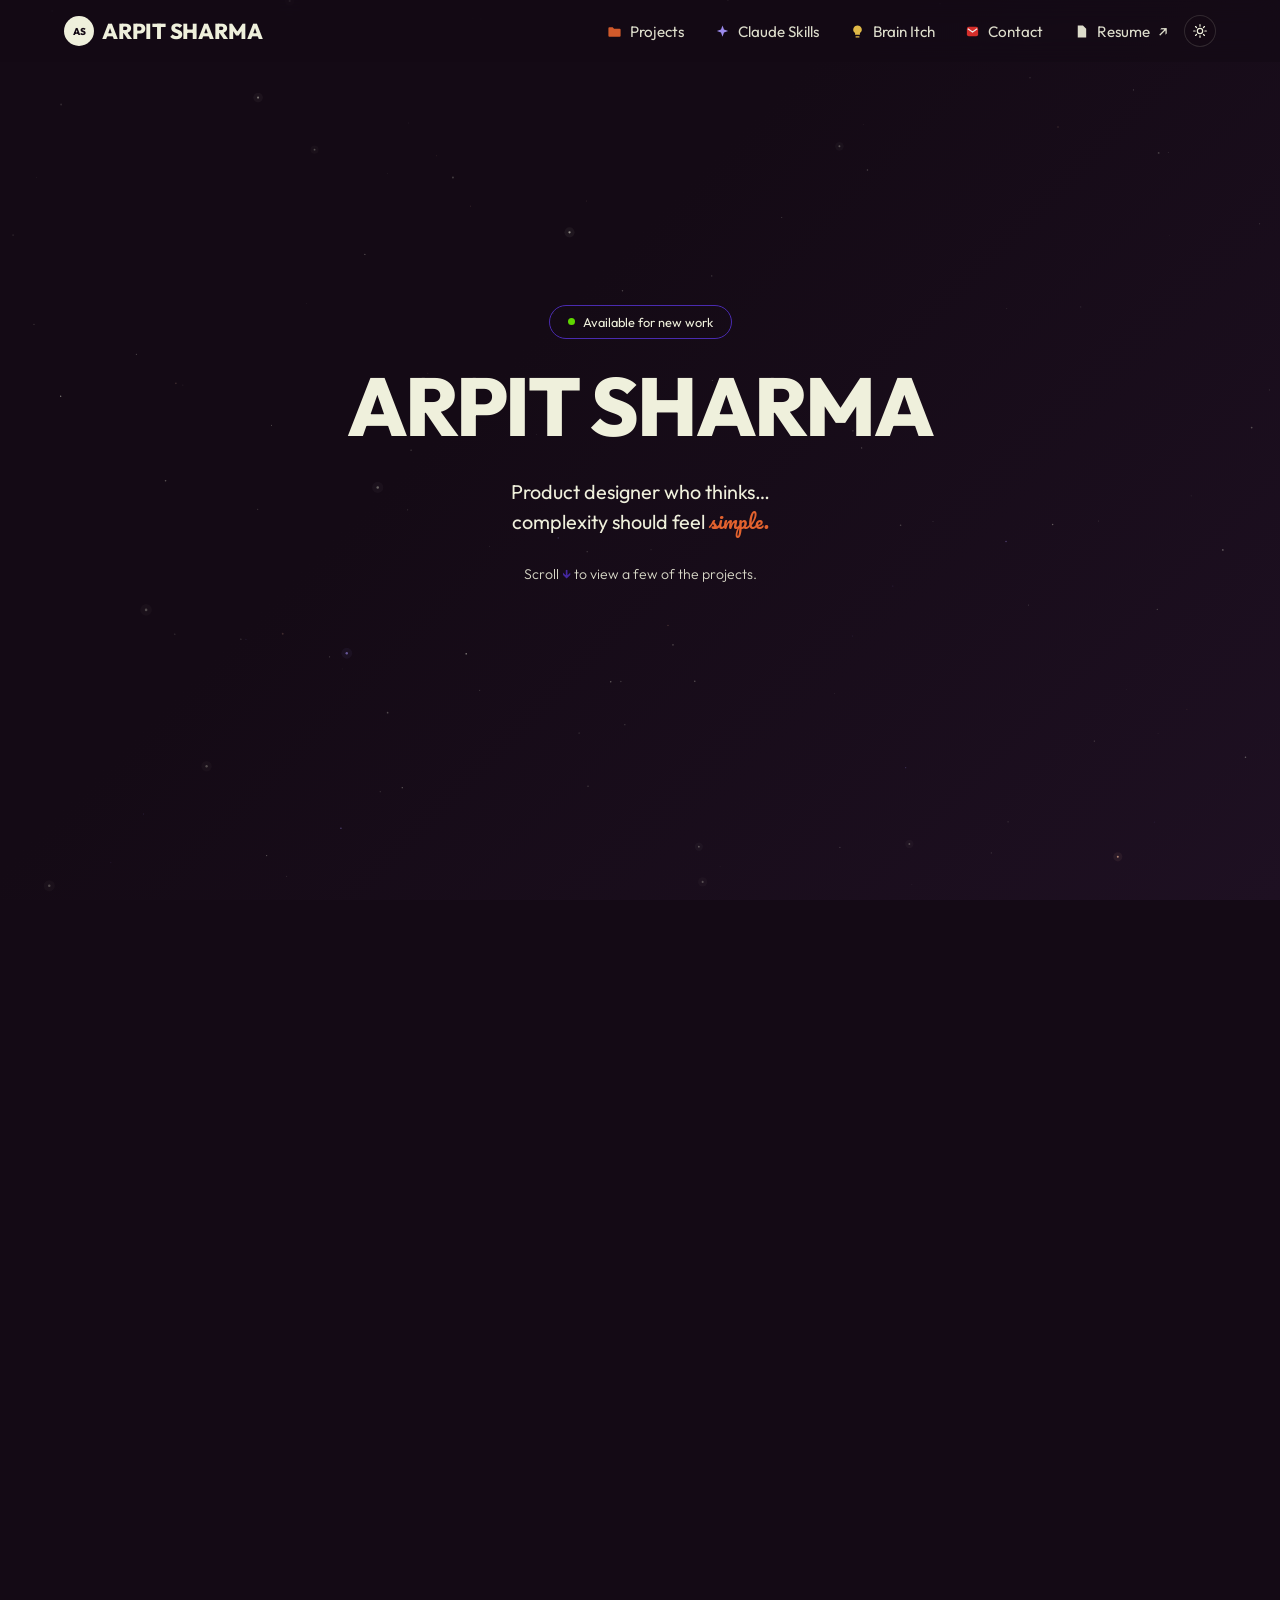
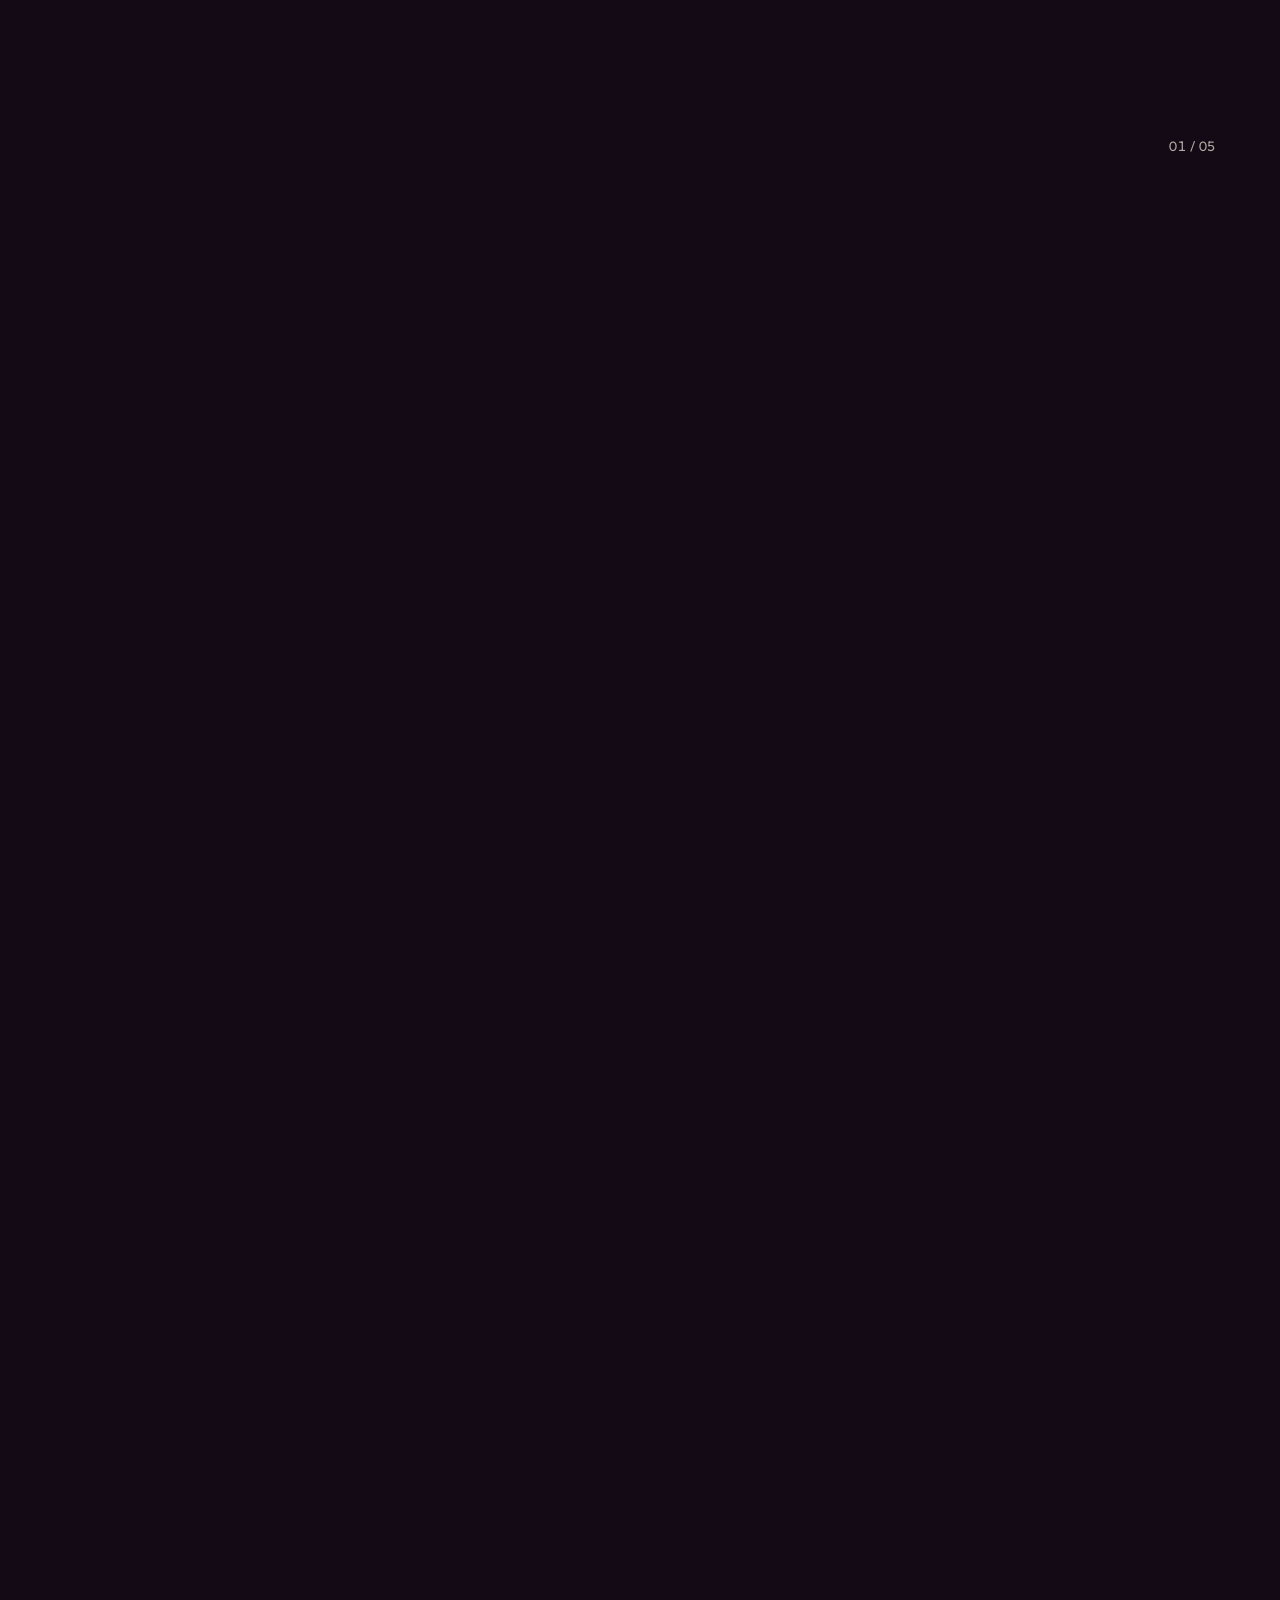
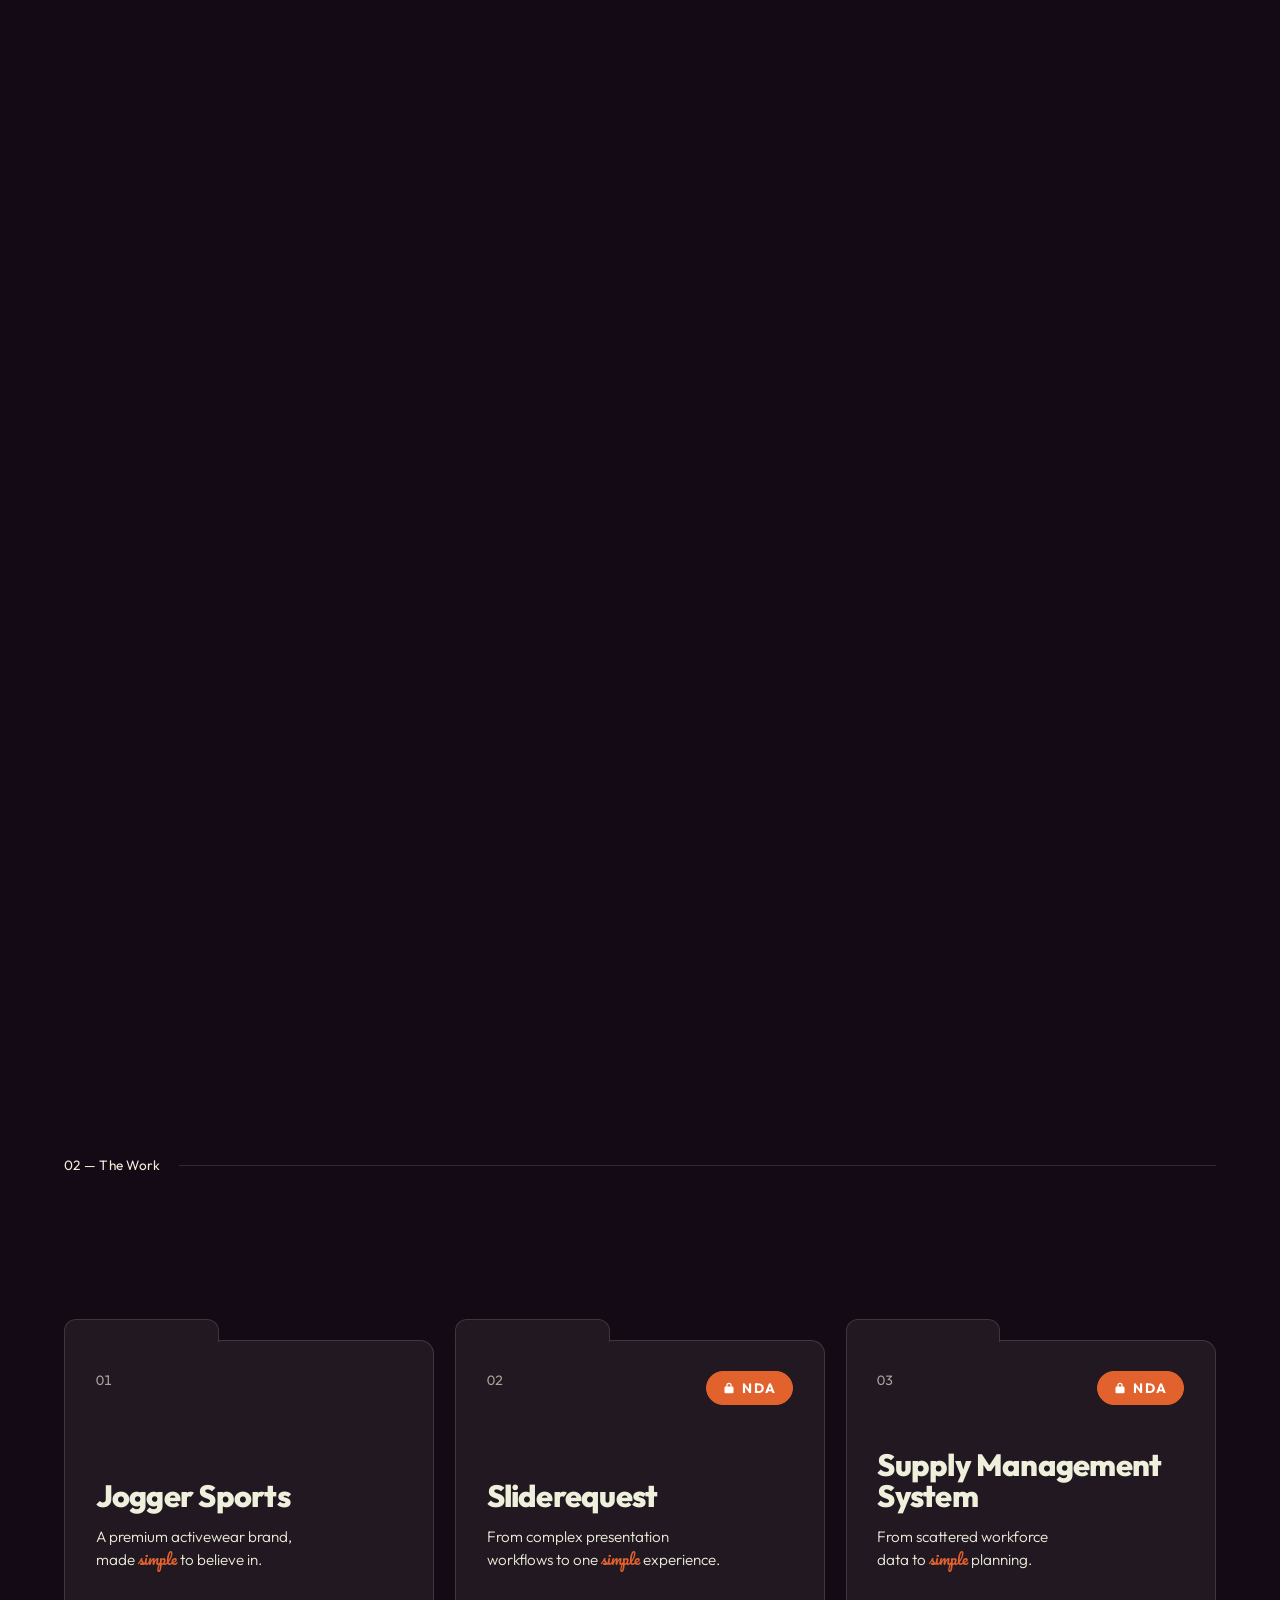
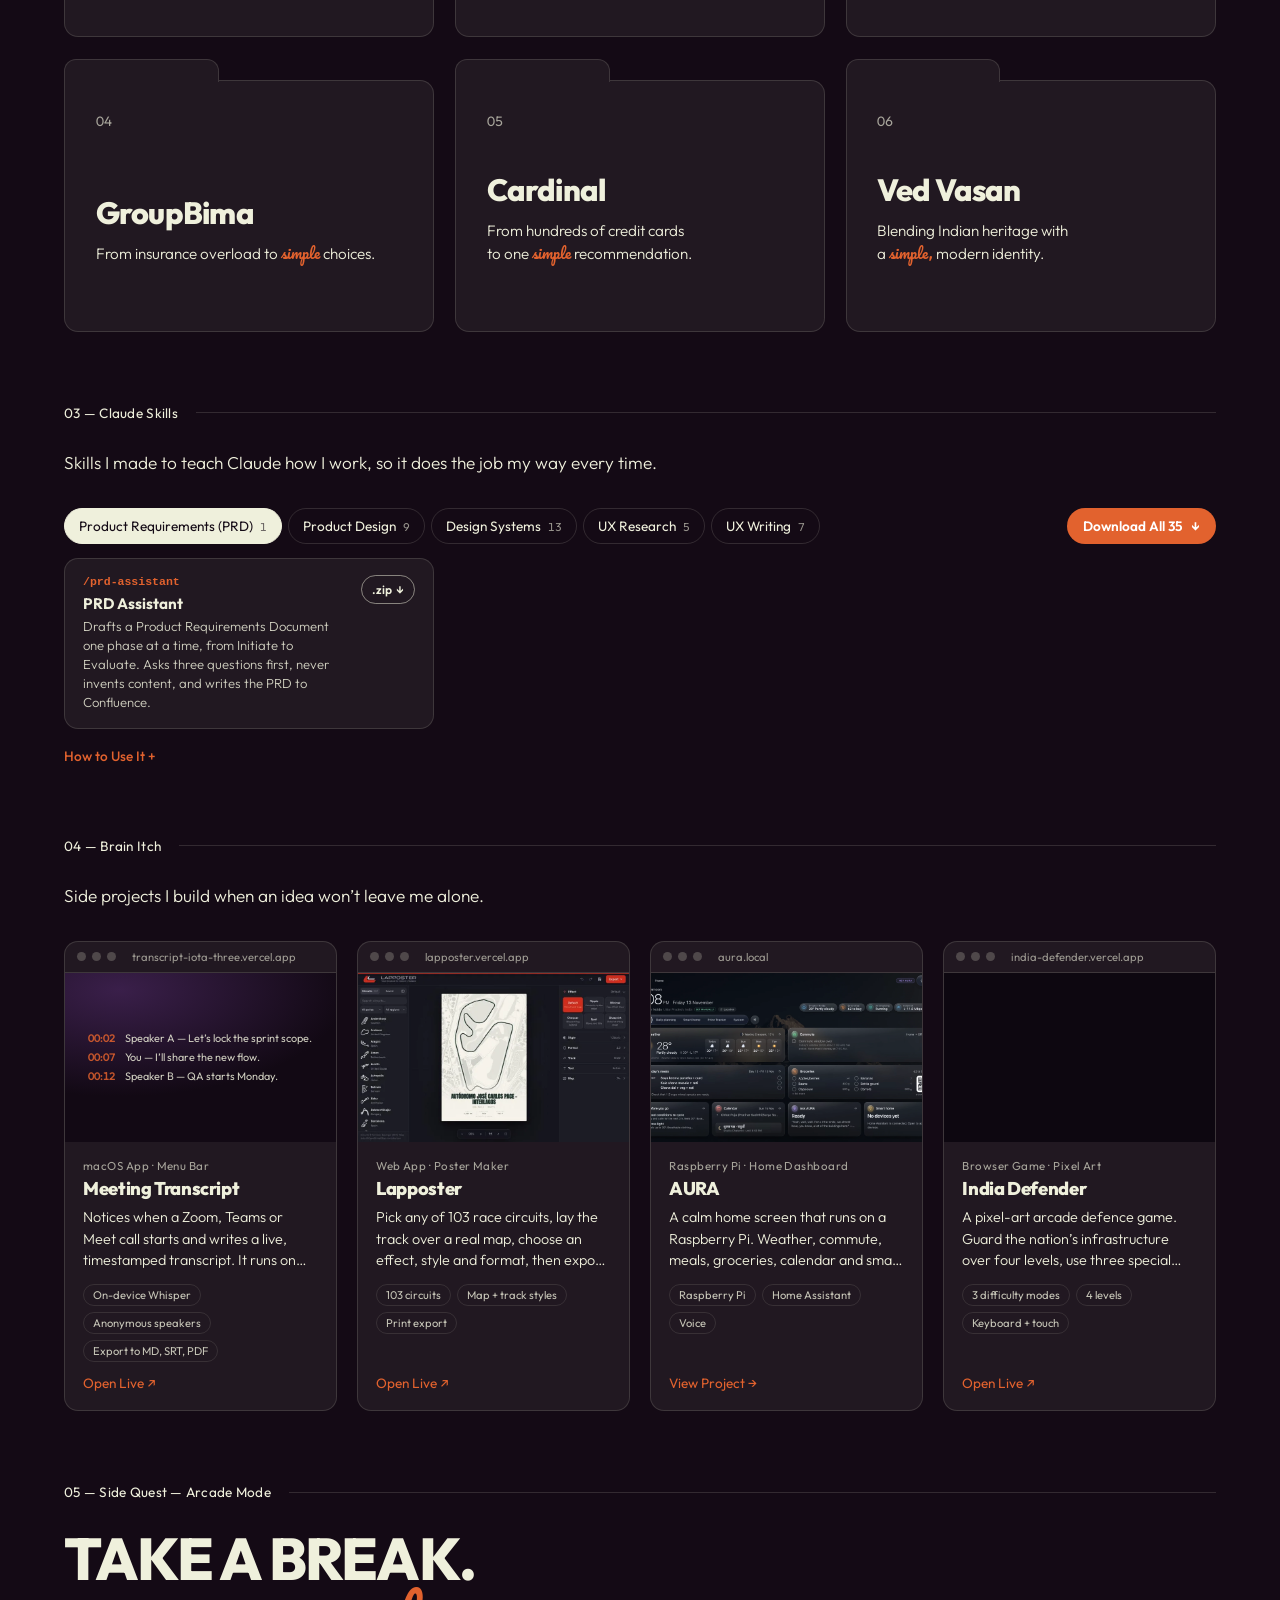
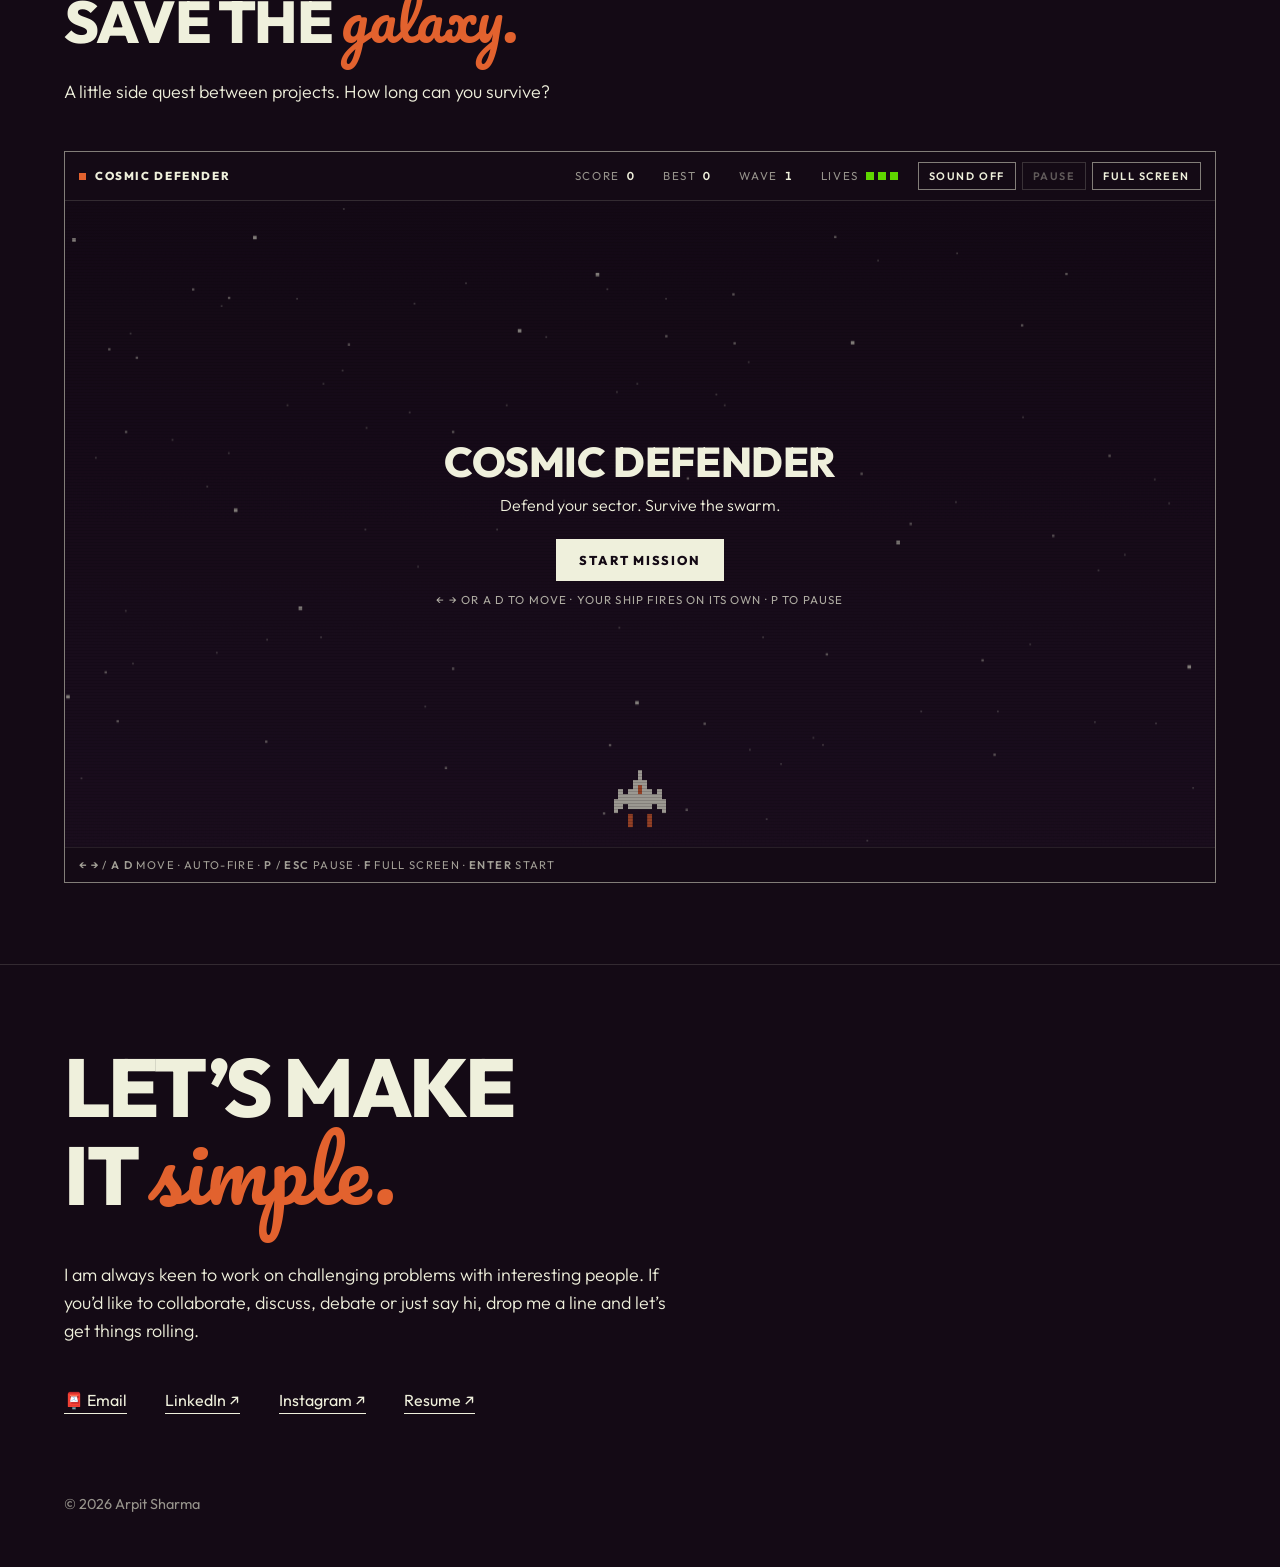
==== commit dd201cd9: "Link home as / instead of index.html or #top Co-Authored-By: Claude Opus 5.5 <noreply@anthropic.com>" ====
--- a/index.html
+++ b/index.html
@@ -836,7 +836,7 @@
 <canvas class="sky" id="sky" aria-hidden="true"></canvas>
 
 <header class="nav">
-  <a class="brand" href="#top" aria-label="Arpit Sharma, home">
+  <a class="brand" href="/" aria-label="Arpit Sharma, home">
     <span class="brand__mark" data-mark="AS" aria-hidden="true"></span>ARPIT SHARMA
   </a>
   <nav class="nav__links" aria-label="Primary">
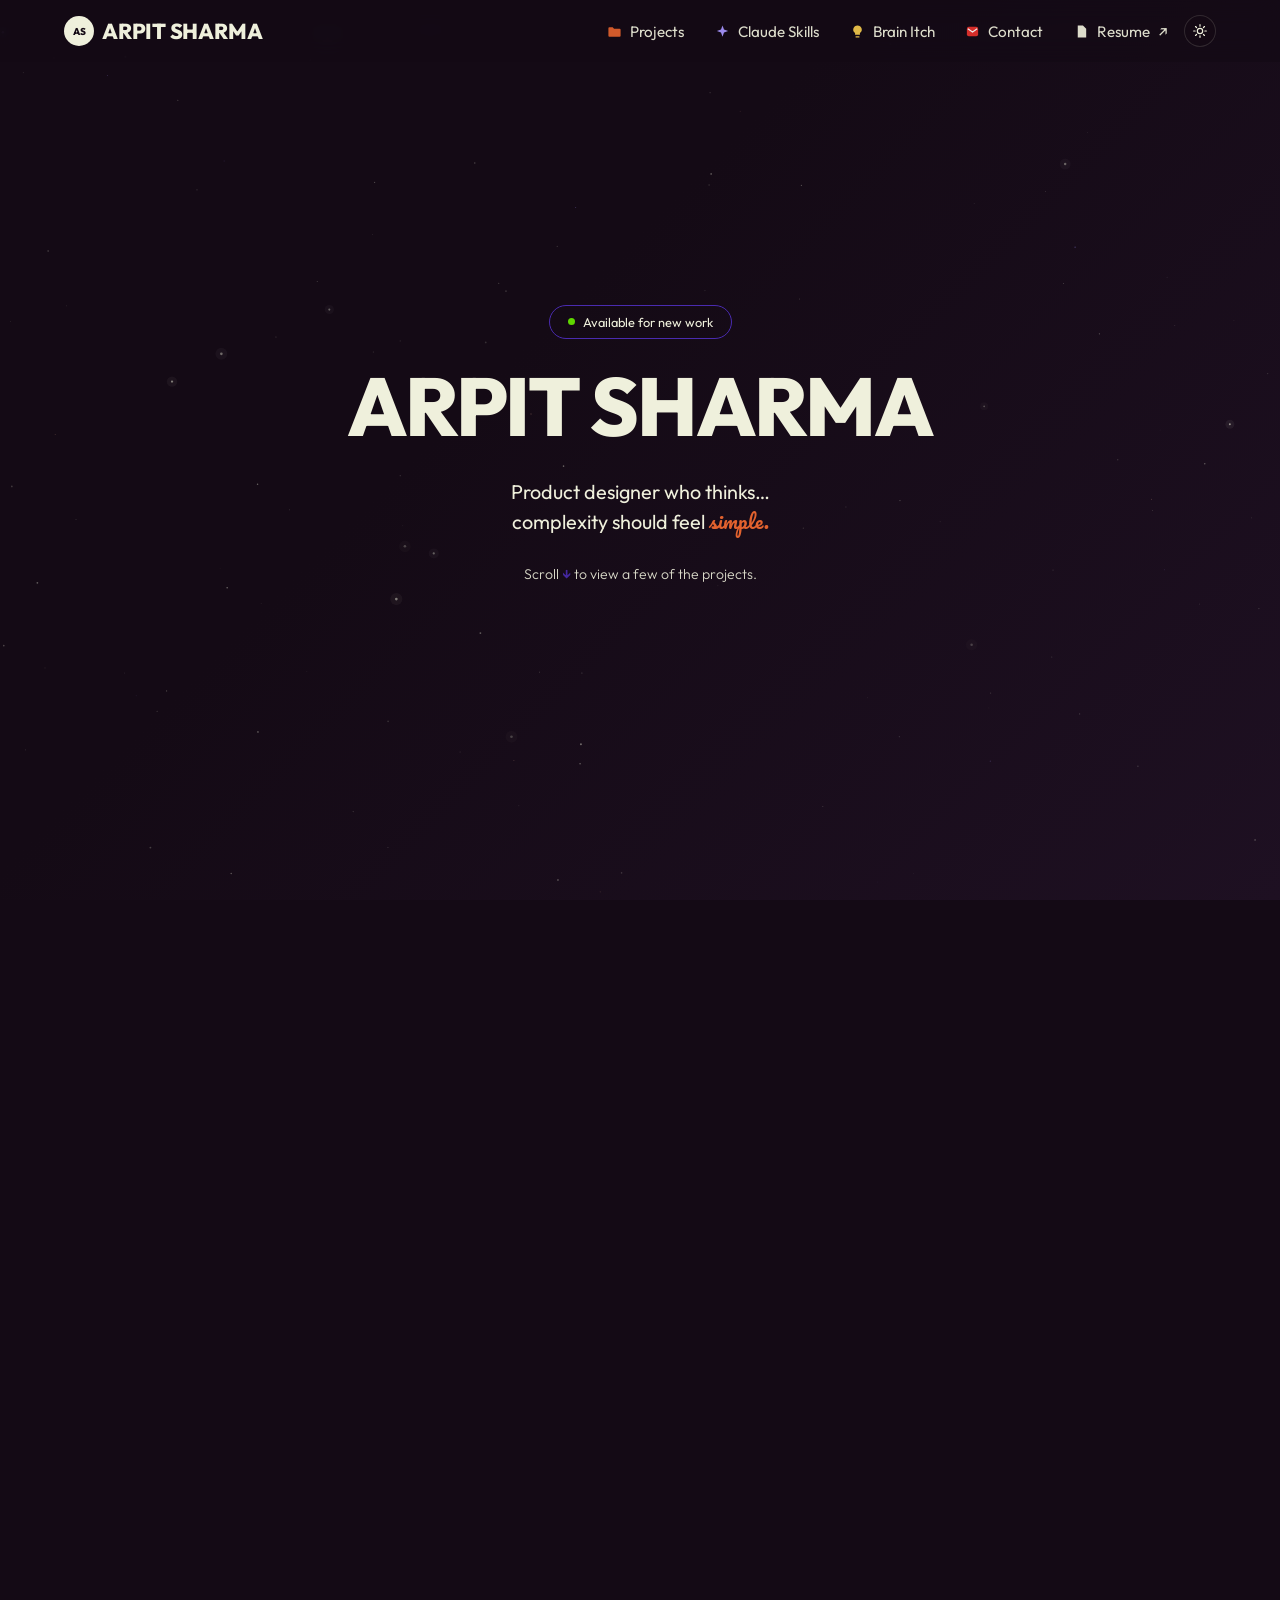
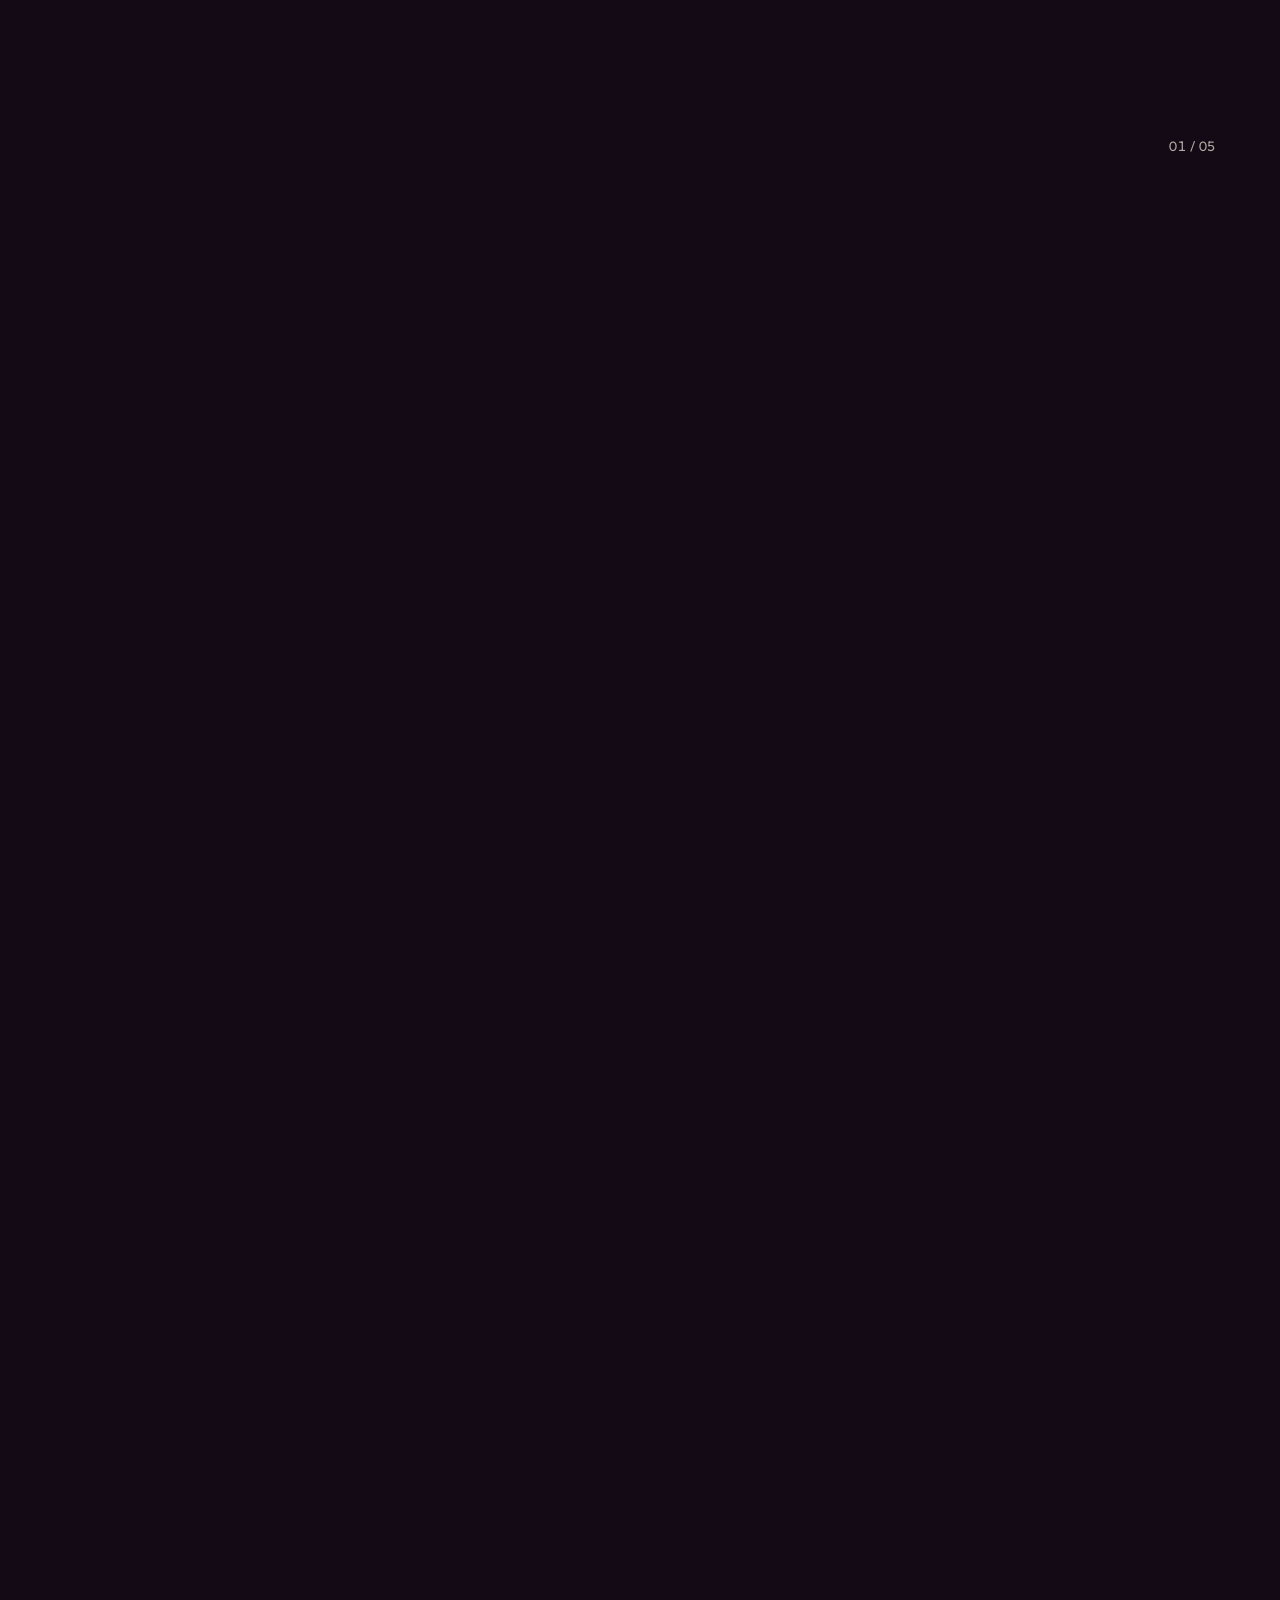
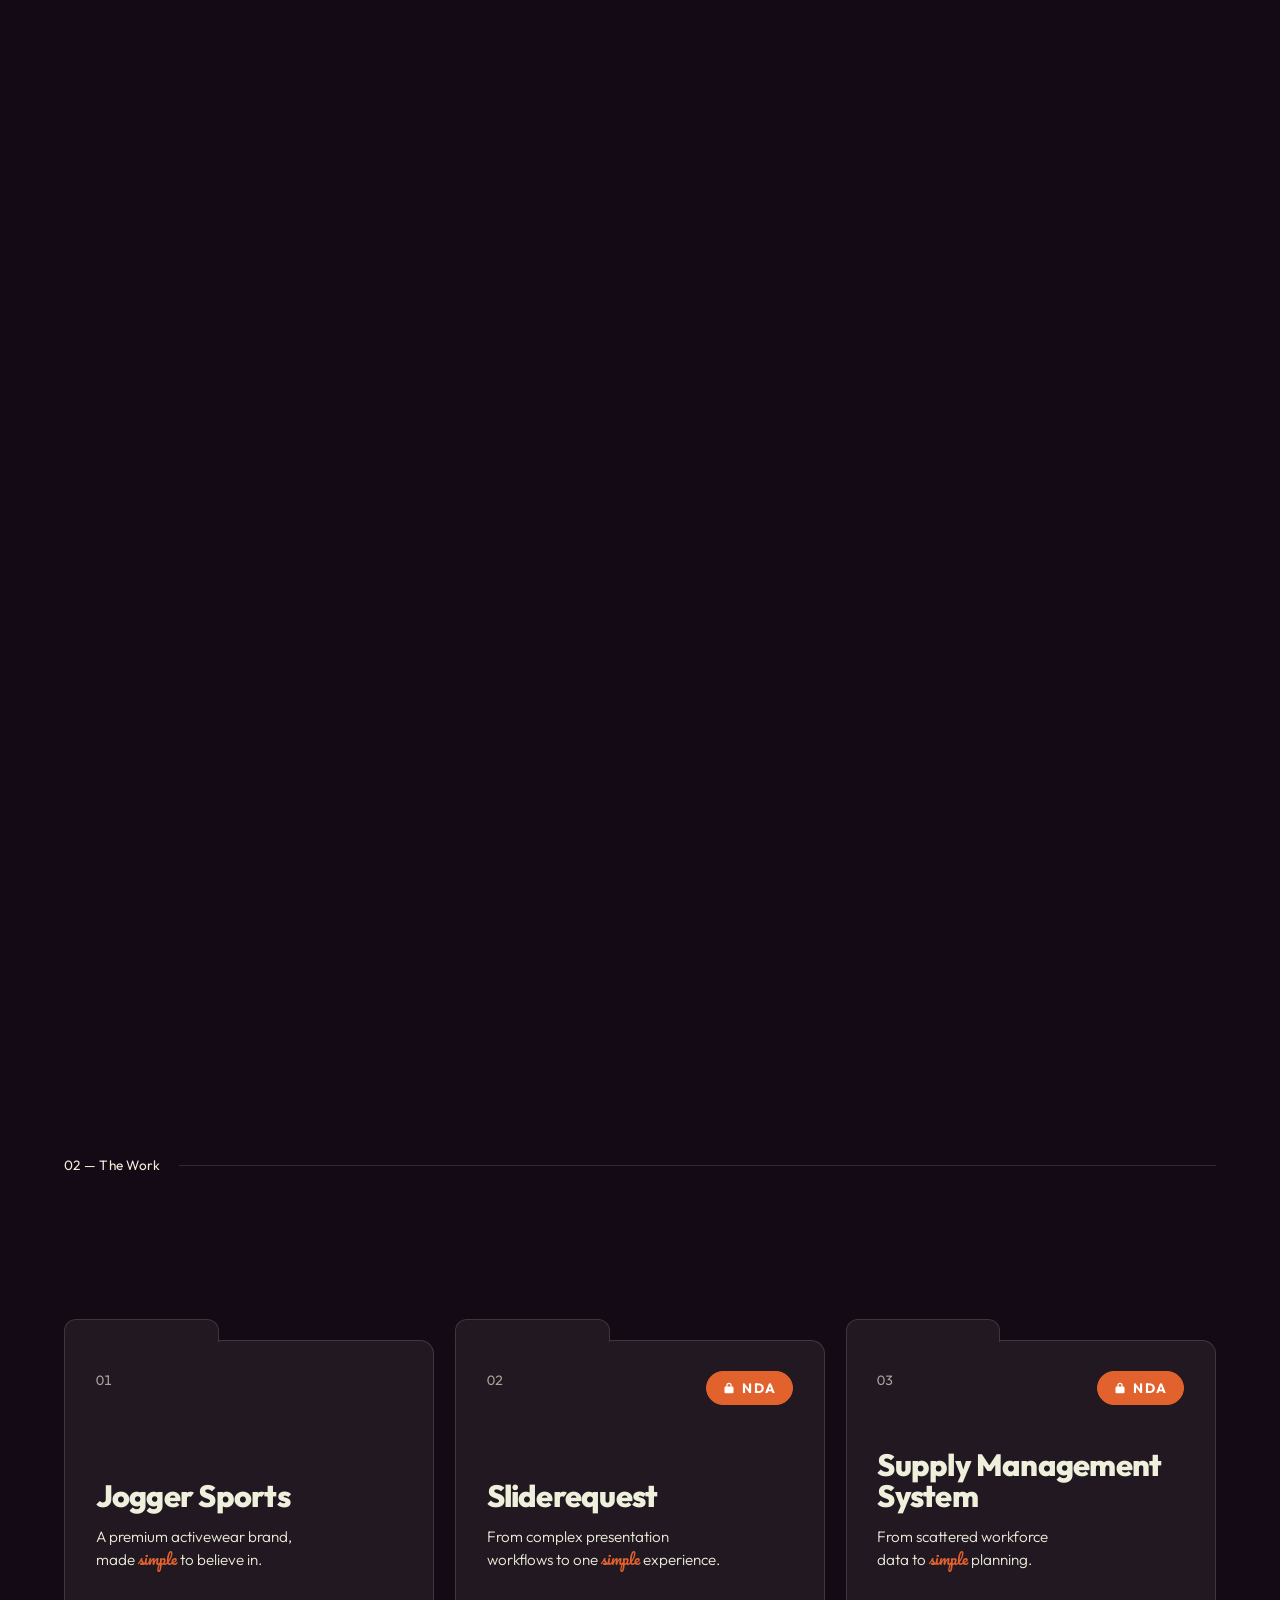
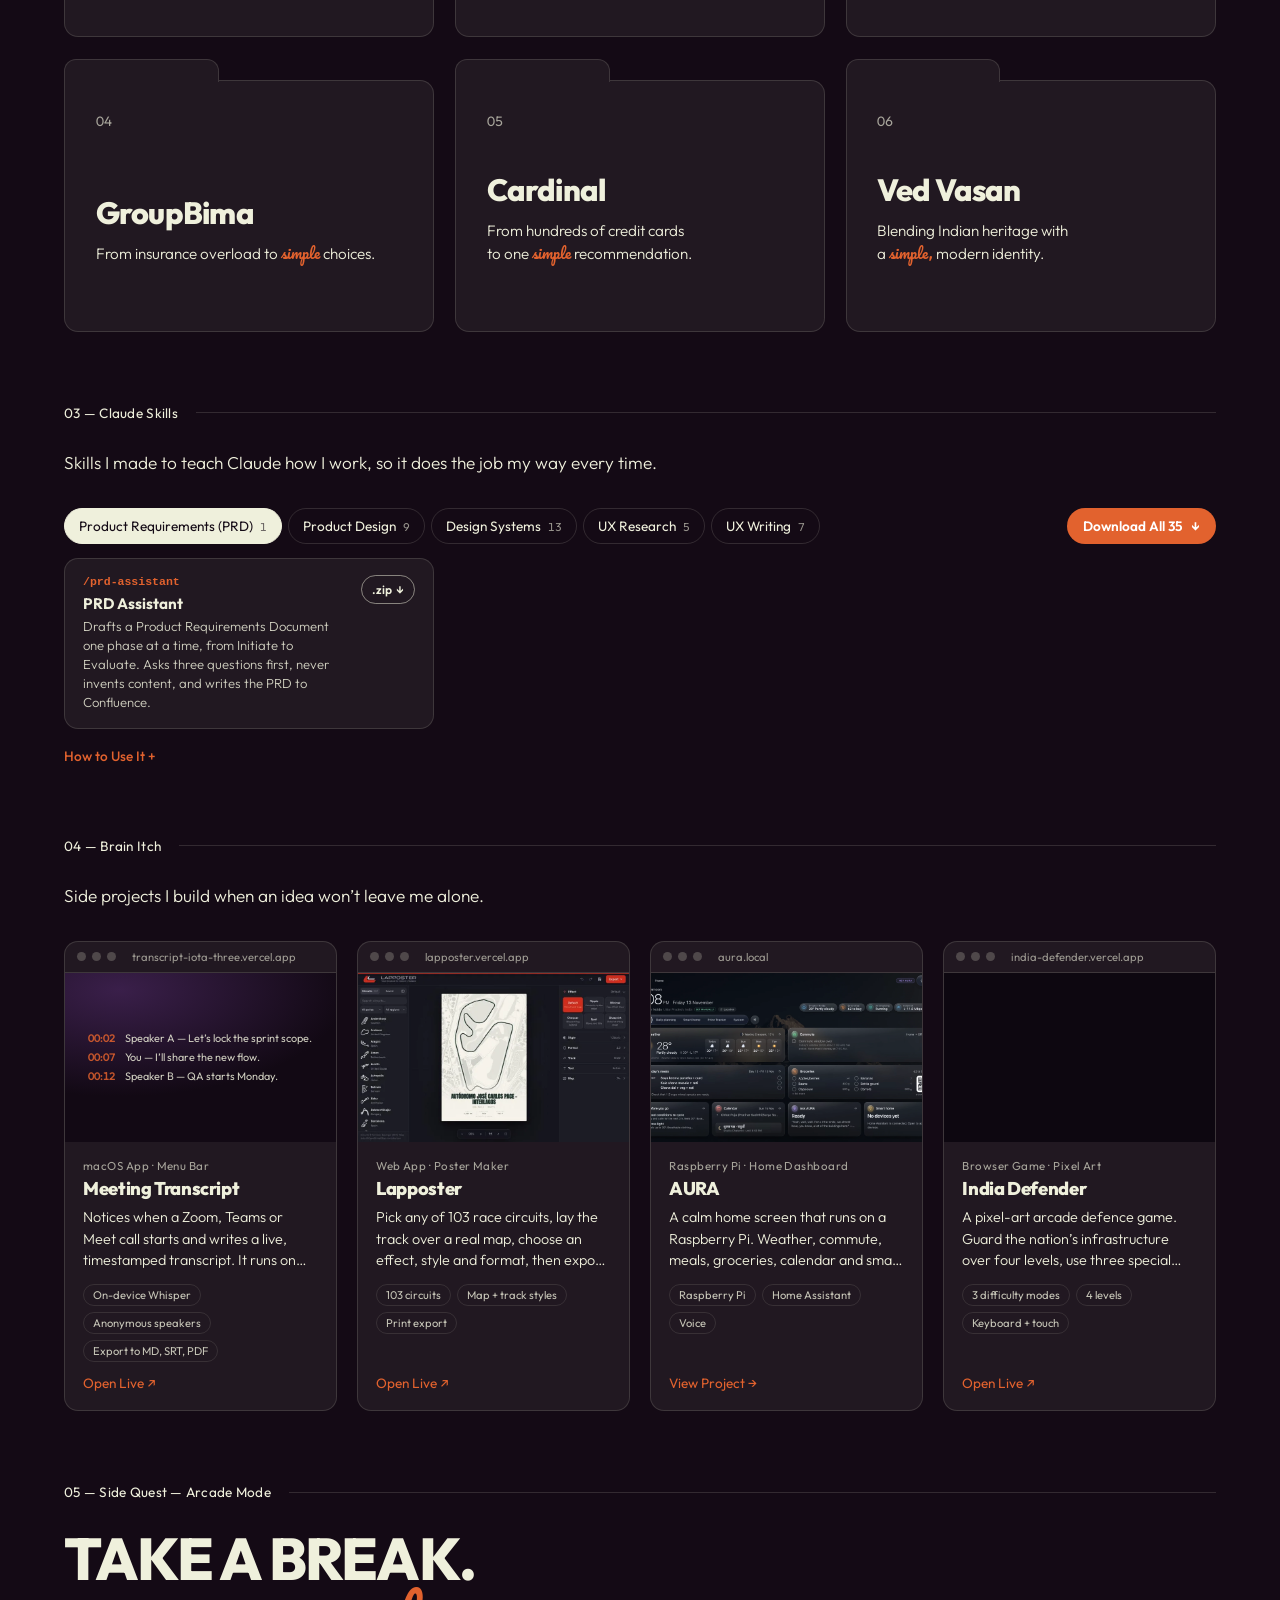
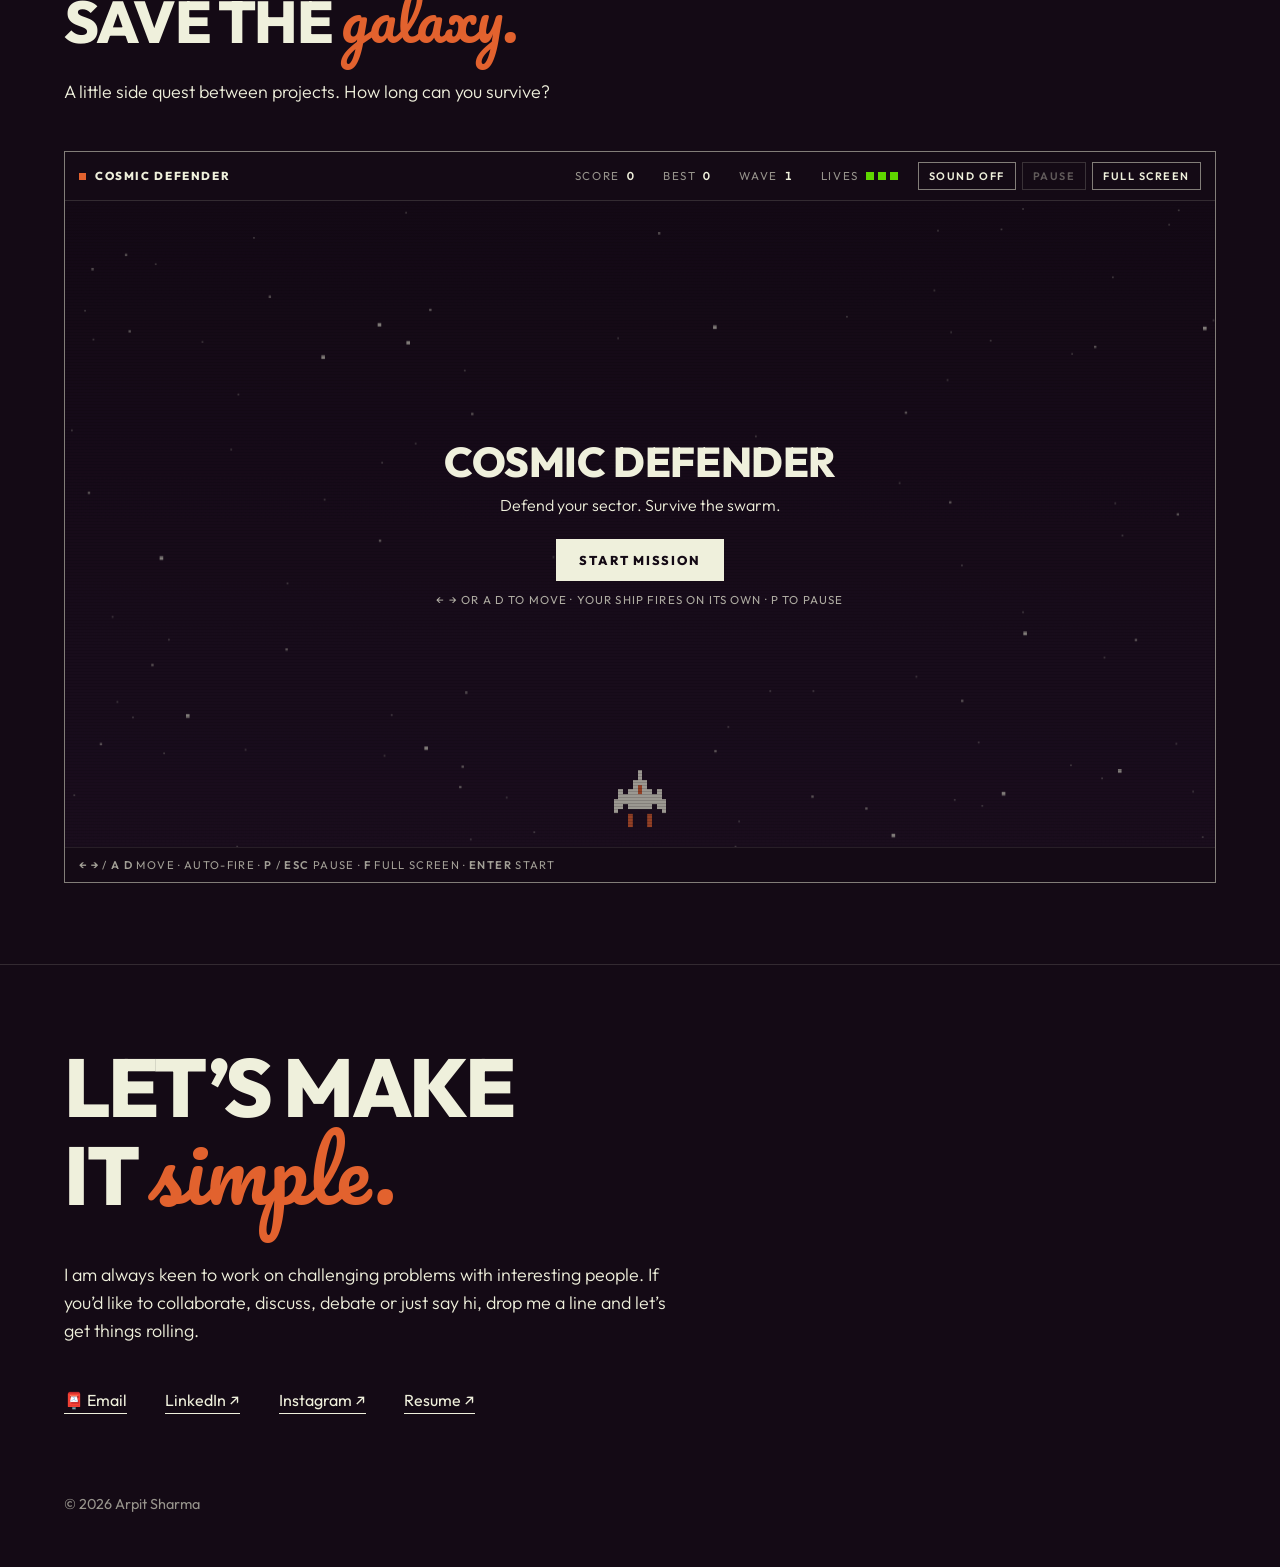
==== commit 769c6a34: "Smooth landing page animation: full-rate sky while scrolling, eased scroll story Co-Authored-By: Cla" ====
--- a/index.html
+++ b/index.html
@@ -1386,6 +1386,8 @@
     const PARALLAX = [.012, .03, .06];                                 // px moved per px scrolled, by depth
     const story = document.getElementById("idea");
     const frameMs = 1000 / 30;                                         // 30fps is plenty for a slow twinkle
+    let scrolledAt = -1e9;                                             // stars follow the scroll, so draw every frame while it moves
+    window.addEventListener("scroll", () => { scrolledAt = performance.now(); }, { passive: true });
 
     let W = 0, H = 0, dpr = 1, stars = [], dim = 1, last = 0, rafId = 0;
 
@@ -1447,7 +1449,7 @@
 
     function frame(now) {
       rafId = requestAnimationFrame(frame);
-      if (now - last < frameMs) return;
+      if (now - scrolledAt > 150 && now - last < frameMs) return;
       last = now;
       dim += (dimTarget() - dim) * .08;
       draw(now / 1000);
@@ -1704,9 +1706,15 @@
 
     /* ---------- frame loop ---------- */
     let ticking = false;
+    let shown = null;                                   // progress on screen, eased toward the real scroll position
     function render() {
       ticking = false;
-      const p = clamp(-section.getBoundingClientRect().top / view.scrollable);
+      const target = clamp(-section.getBoundingClientRect().top / view.scrollable);
+      // follow the scroll smoothly; jump straight there after a long leap (e.g. a header link)
+      shown = shown === null || Math.abs(target - shown) > .25 ? target : shown + (target - shown) * .2;
+      if (Math.abs(target - shown) < .0005) shown = target;
+      else requestRender();                             // keep easing on the next frame
+      const p = shown;
       const pA = clamp(p / .5);
       const pB = seg(p, .42, .98);
 
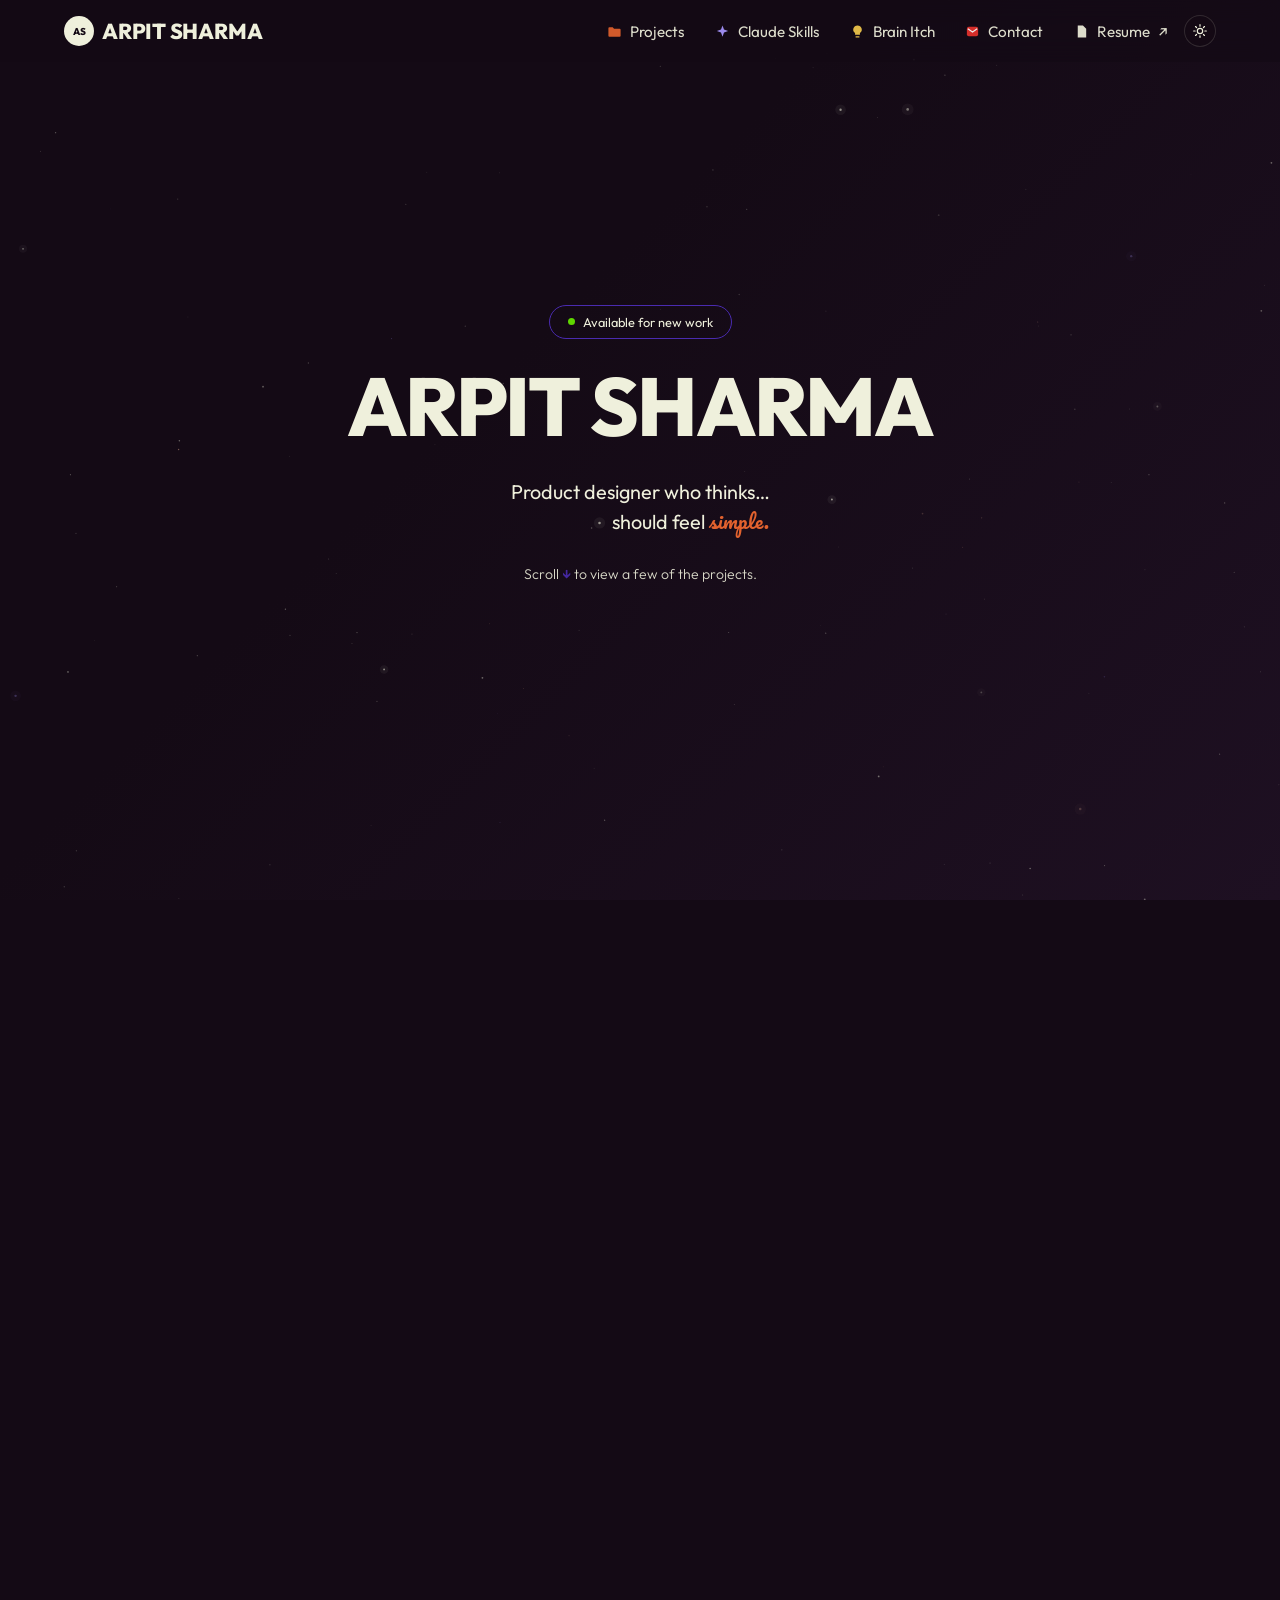
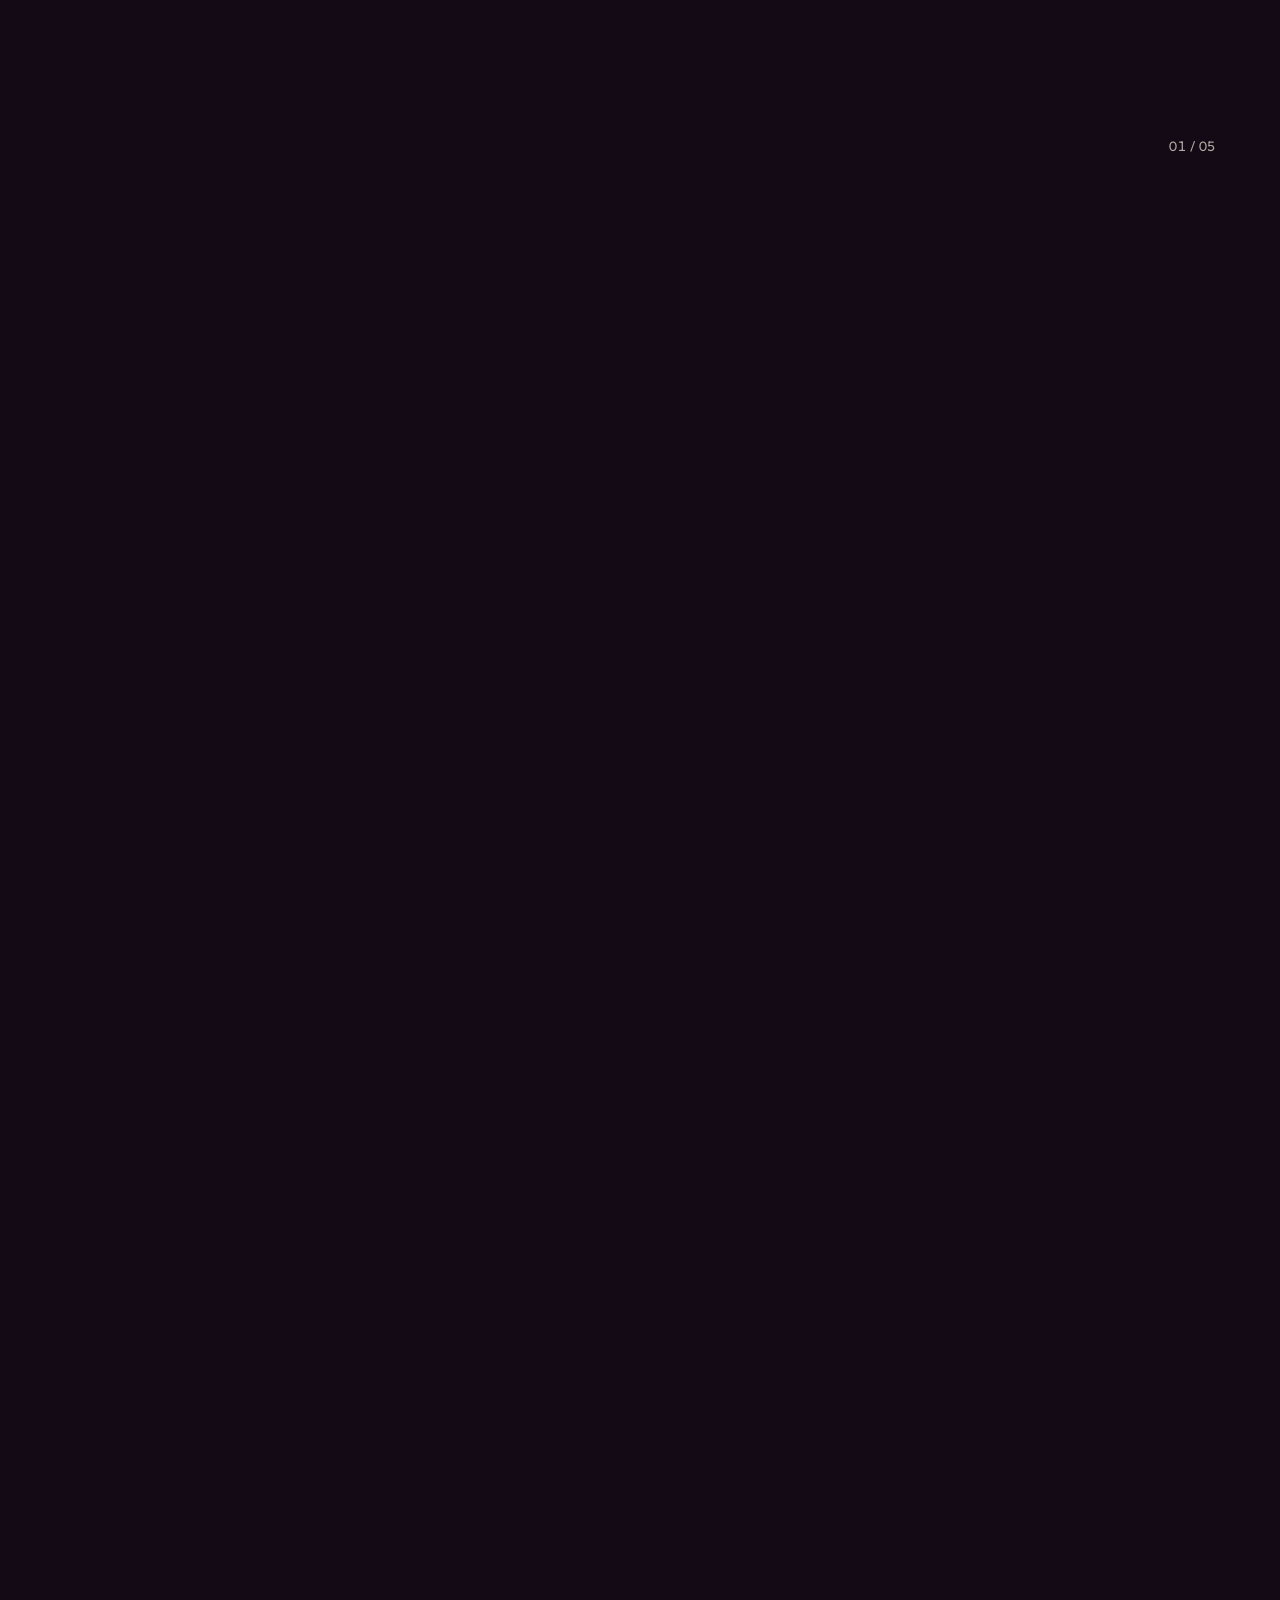
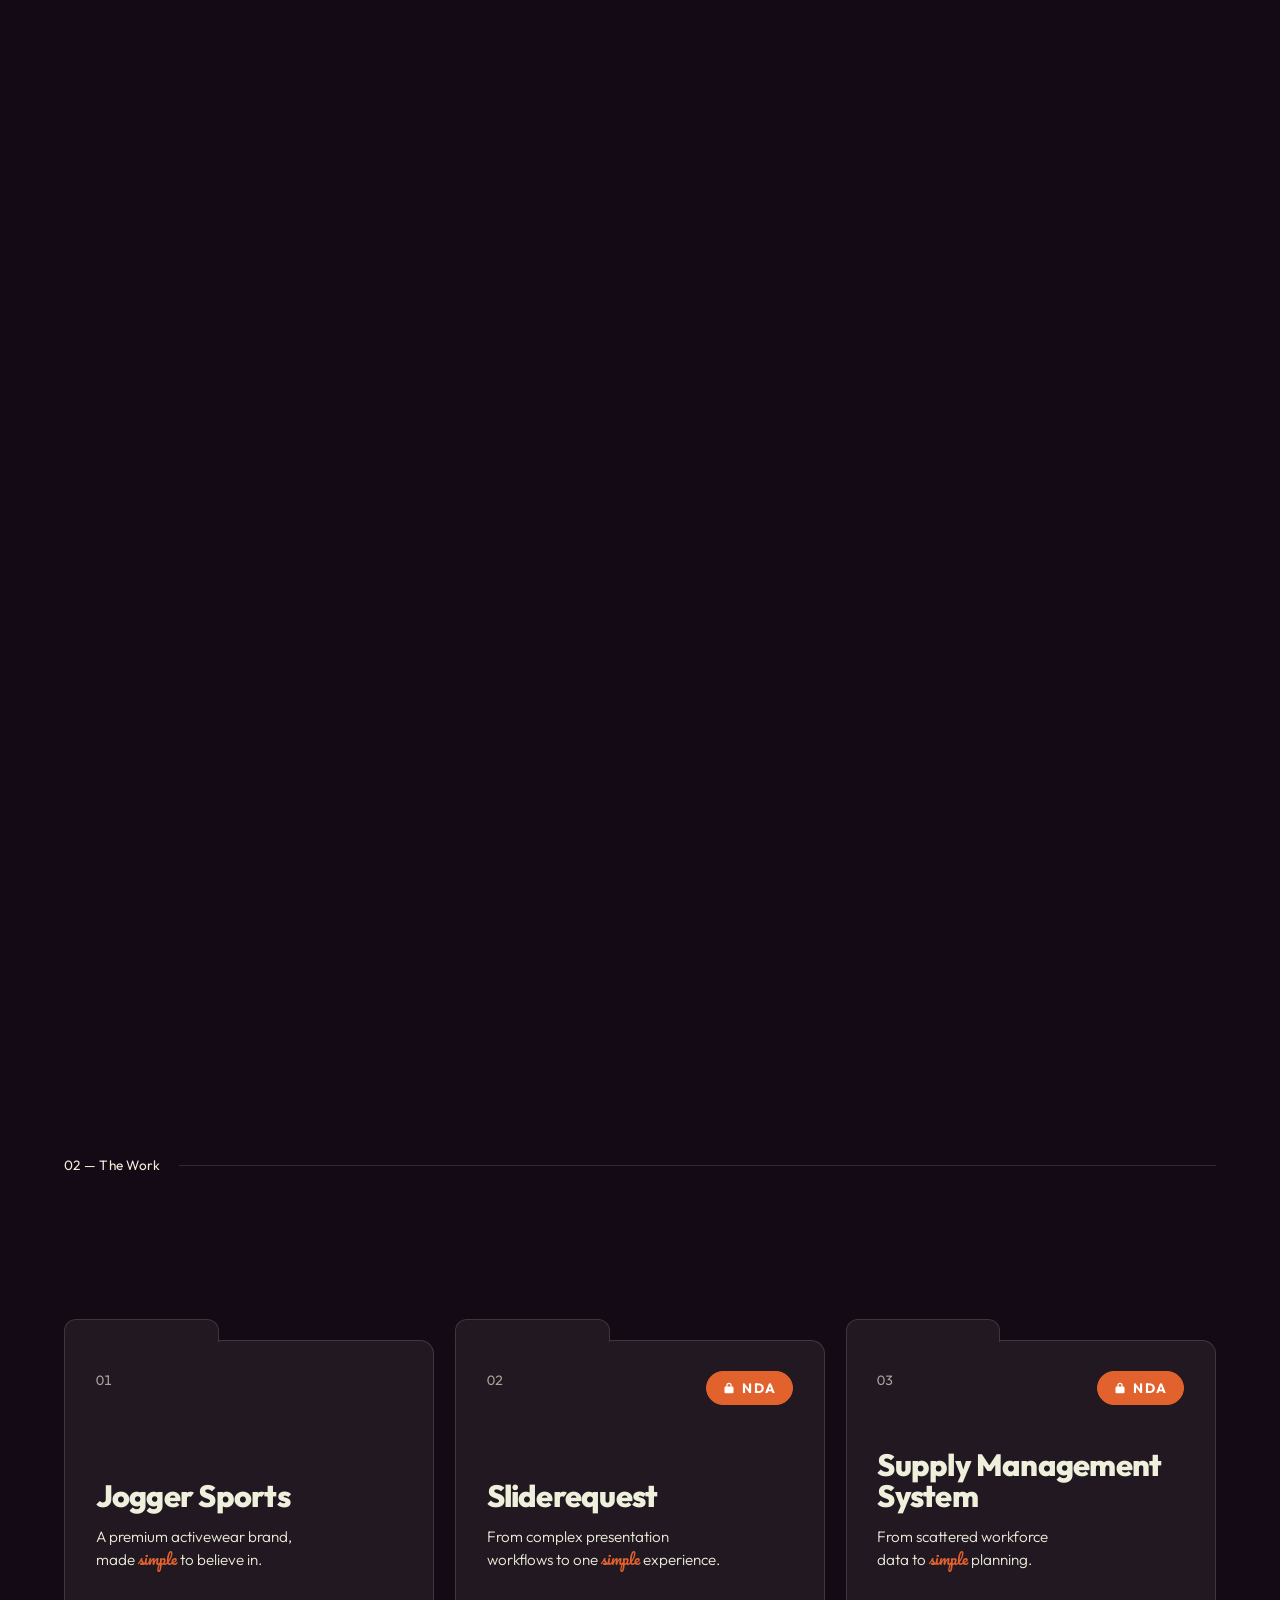
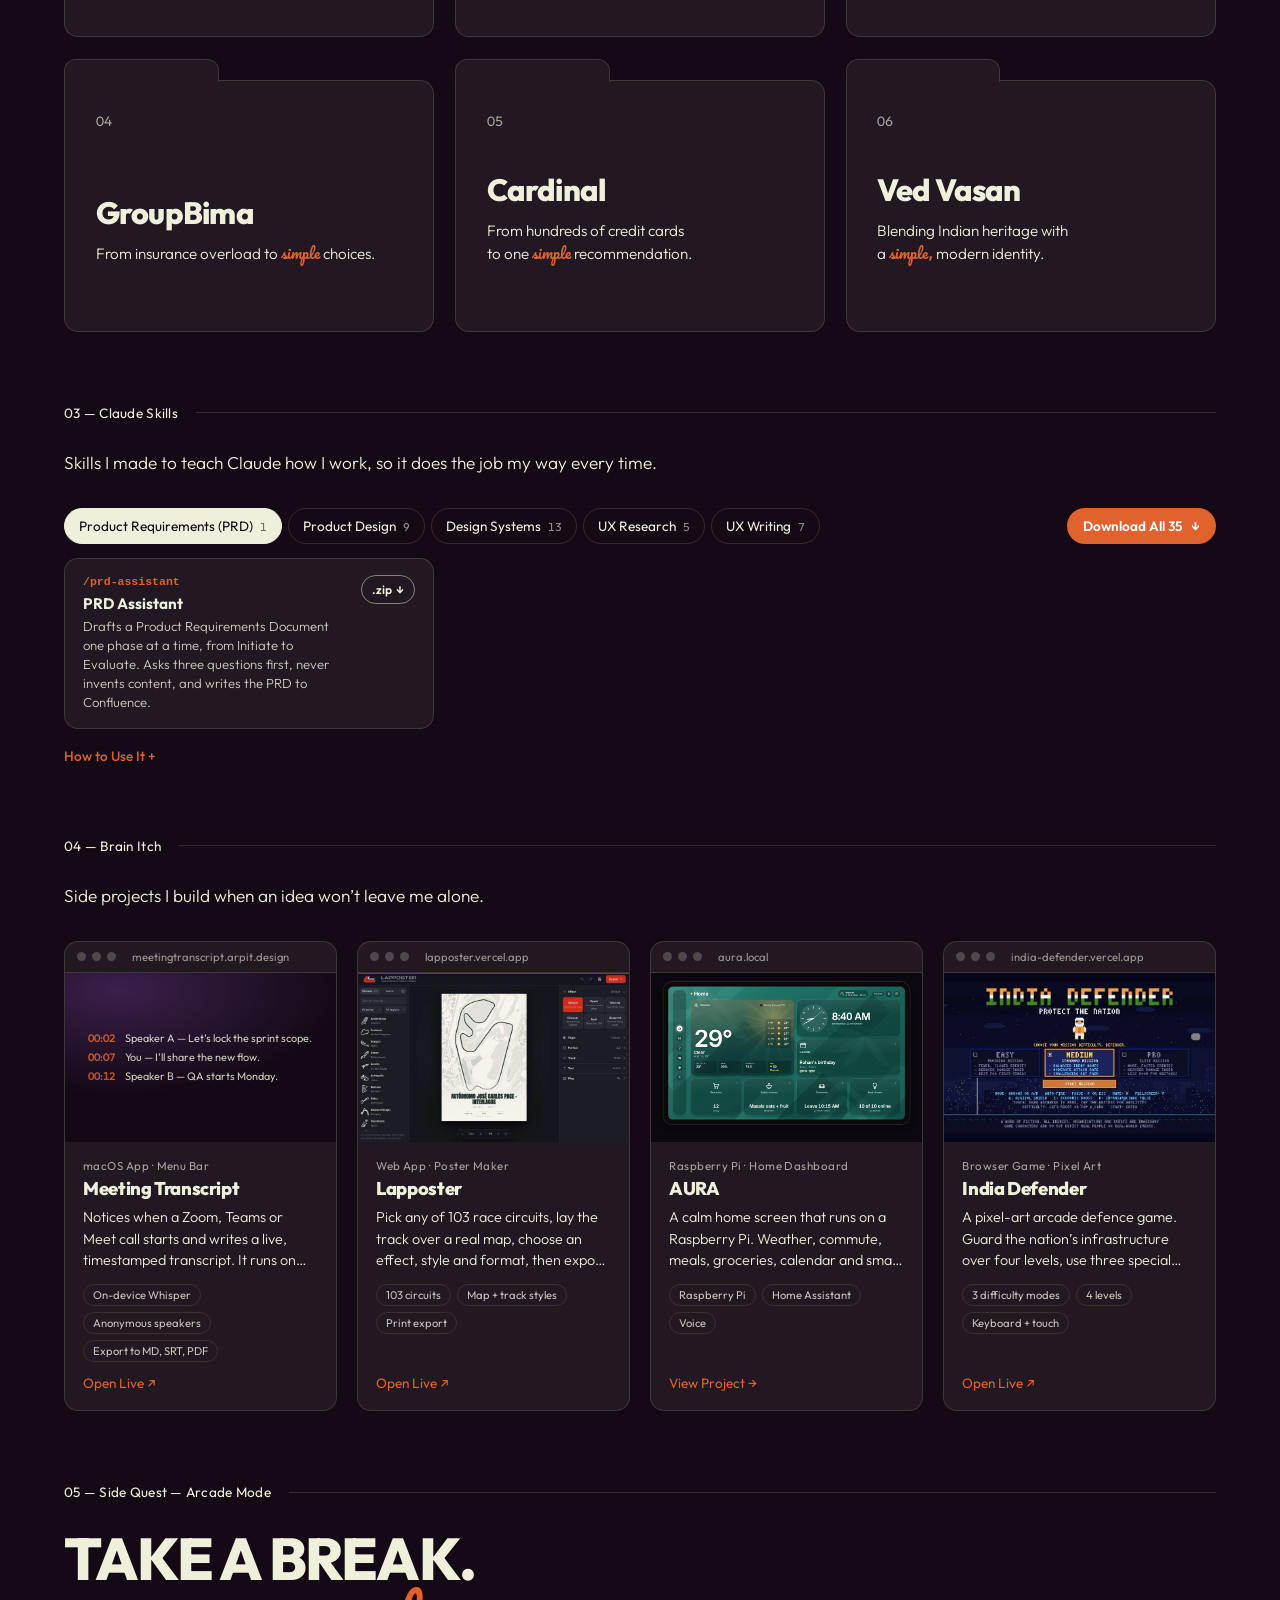
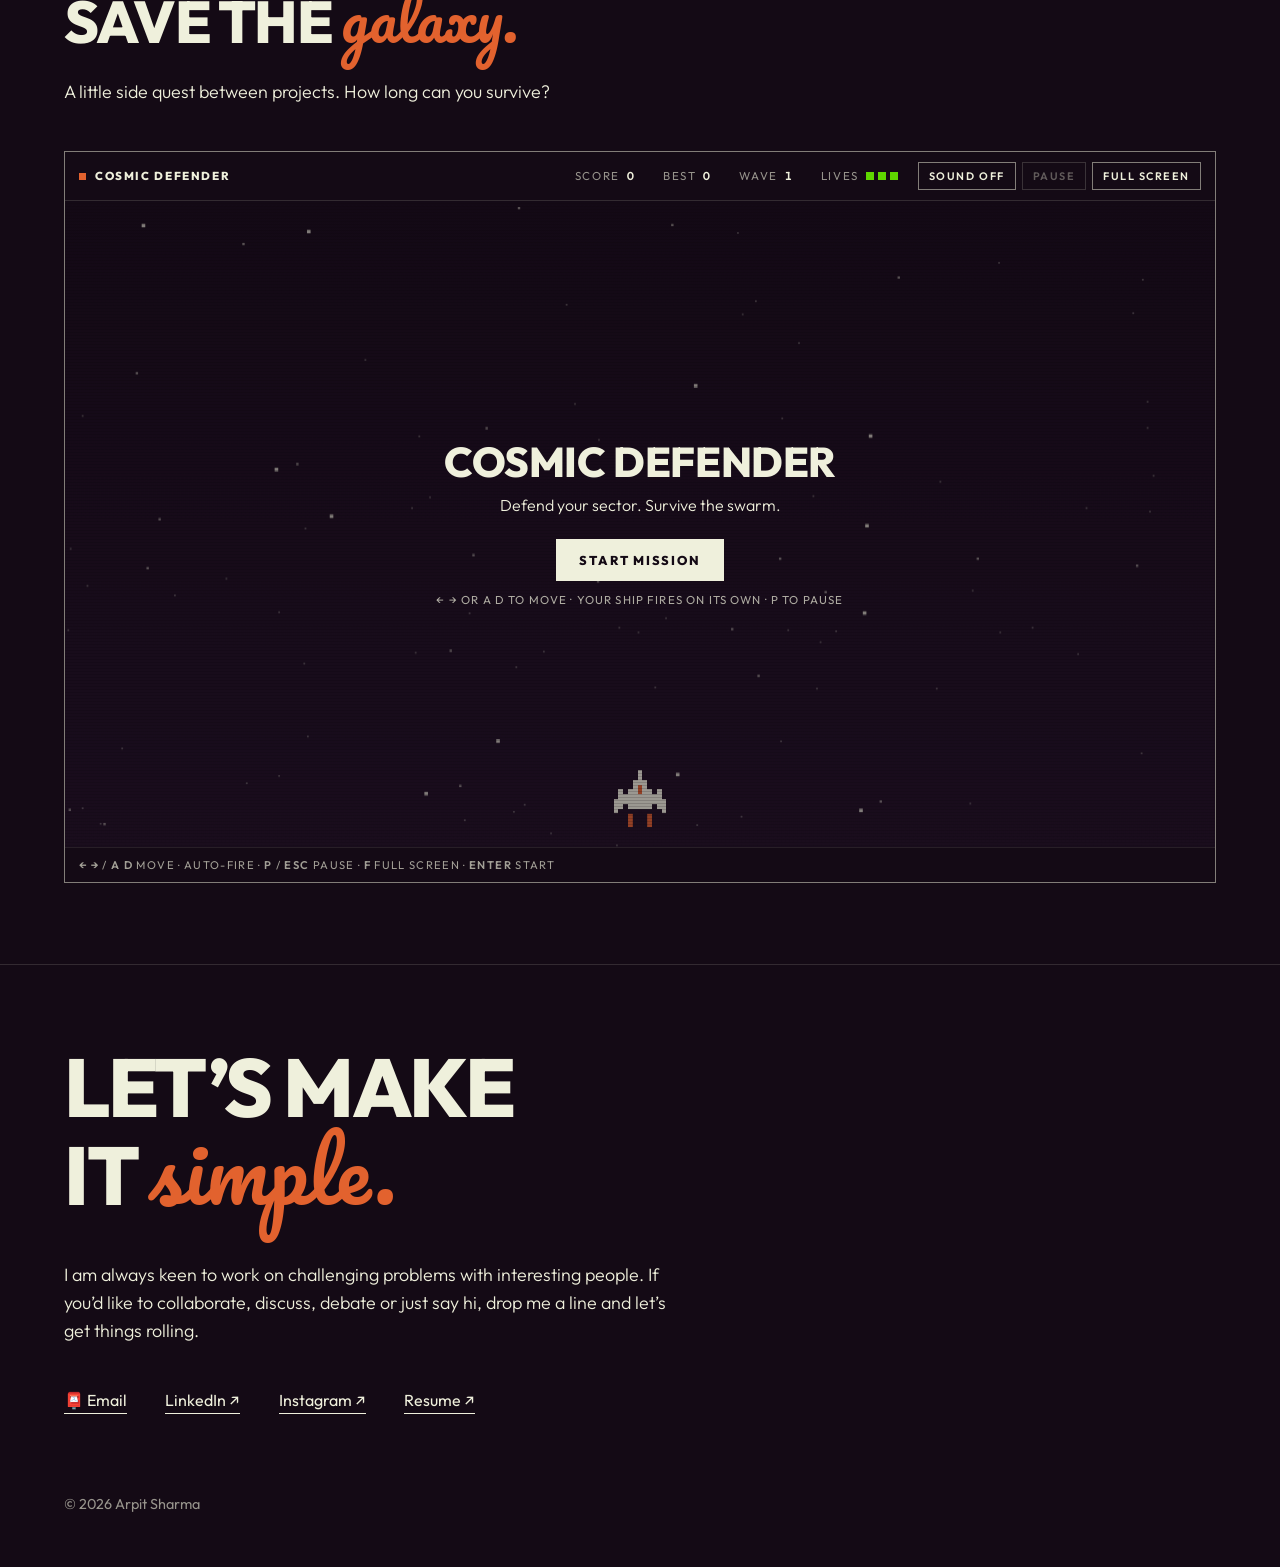
==== commit 759b19d0: "AURA: new framed screenshots and copy; Meeting Transcript on its own domain Co-Authored-By: Claude O" ====
--- a/index.html
+++ b/index.html
@@ -1178,8 +1178,8 @@
     <p class="chapter reveal" id="brain-itch-title">04 — Brain Itch</p>
     <p class="shelf__lead reveal">Side projects I build when an idea won’t leave me alone.</p>
     <div class="itch__grid folders">
-      <a class="itch reveal" href="https://transcript-iota-three.vercel.app/" target="_blank" rel="noopener">
-        <div class="itch__window"><span class="itch__bar" aria-hidden="true"><i></i><i></i><i></i><small>transcript-iota-three.vercel.app</small></span>
+      <a class="itch reveal" href="https://meetingtranscript.arpit.design/" target="_blank" rel="noopener">
+        <div class="itch__window"><span class="itch__bar" aria-hidden="true"><i></i><i></i><i></i><small>meetingtranscript.arpit.design</small></span>
           <div class="itch__media"><span class="itch__app"><img src="assets/images/brain-itch/transcript-icon.webp" width="80" height="80" loading="lazy" decoding="async" alt=""><span class="itch__lines" aria-hidden="true"><b>00:02</b> Speaker A — Let’s lock the sprint scope.<br><b>00:07</b> You — I’ll share the new flow.<br><b>00:12</b> Speaker B — QA starts Monday.</span></span></div></div>
         <div class="itch__body">
           <p class="itch__kind">macOS App · Menu Bar</p>
@@ -1202,7 +1202,7 @@
       </a>
       <a class="itch reveal" href="aura.html">
         <div class="itch__window"><span class="itch__bar" aria-hidden="true"><i></i><i></i><i></i><small>aura.local</small></span>
-          <div class="itch__media"><img src="assets/images/aura/home.webp" width="2000" height="1079" loading="lazy" decoding="async" alt="AURA home screen: time and date, weather with a five-day forecast, best time to leave for the office, today’s meals, a grocery list with a QR code, calendar, voice assistant and smart home cards"></div></div>
+          <div class="itch__media"><img style="object-fit:contain" src="assets/images/aura/home.webp" width="2000" height="1182" loading="lazy" decoding="async" alt="AURA home screen: weather with the hourly forecast and air quality, the clock, today’s calendar, and cards for groceries, meals, commute and smart home"></div></div>
         <div class="itch__body">
           <p class="itch__kind">Raspberry Pi · Home Dashboard</p>
           <h3 class="itch__title">AURA</h3>
